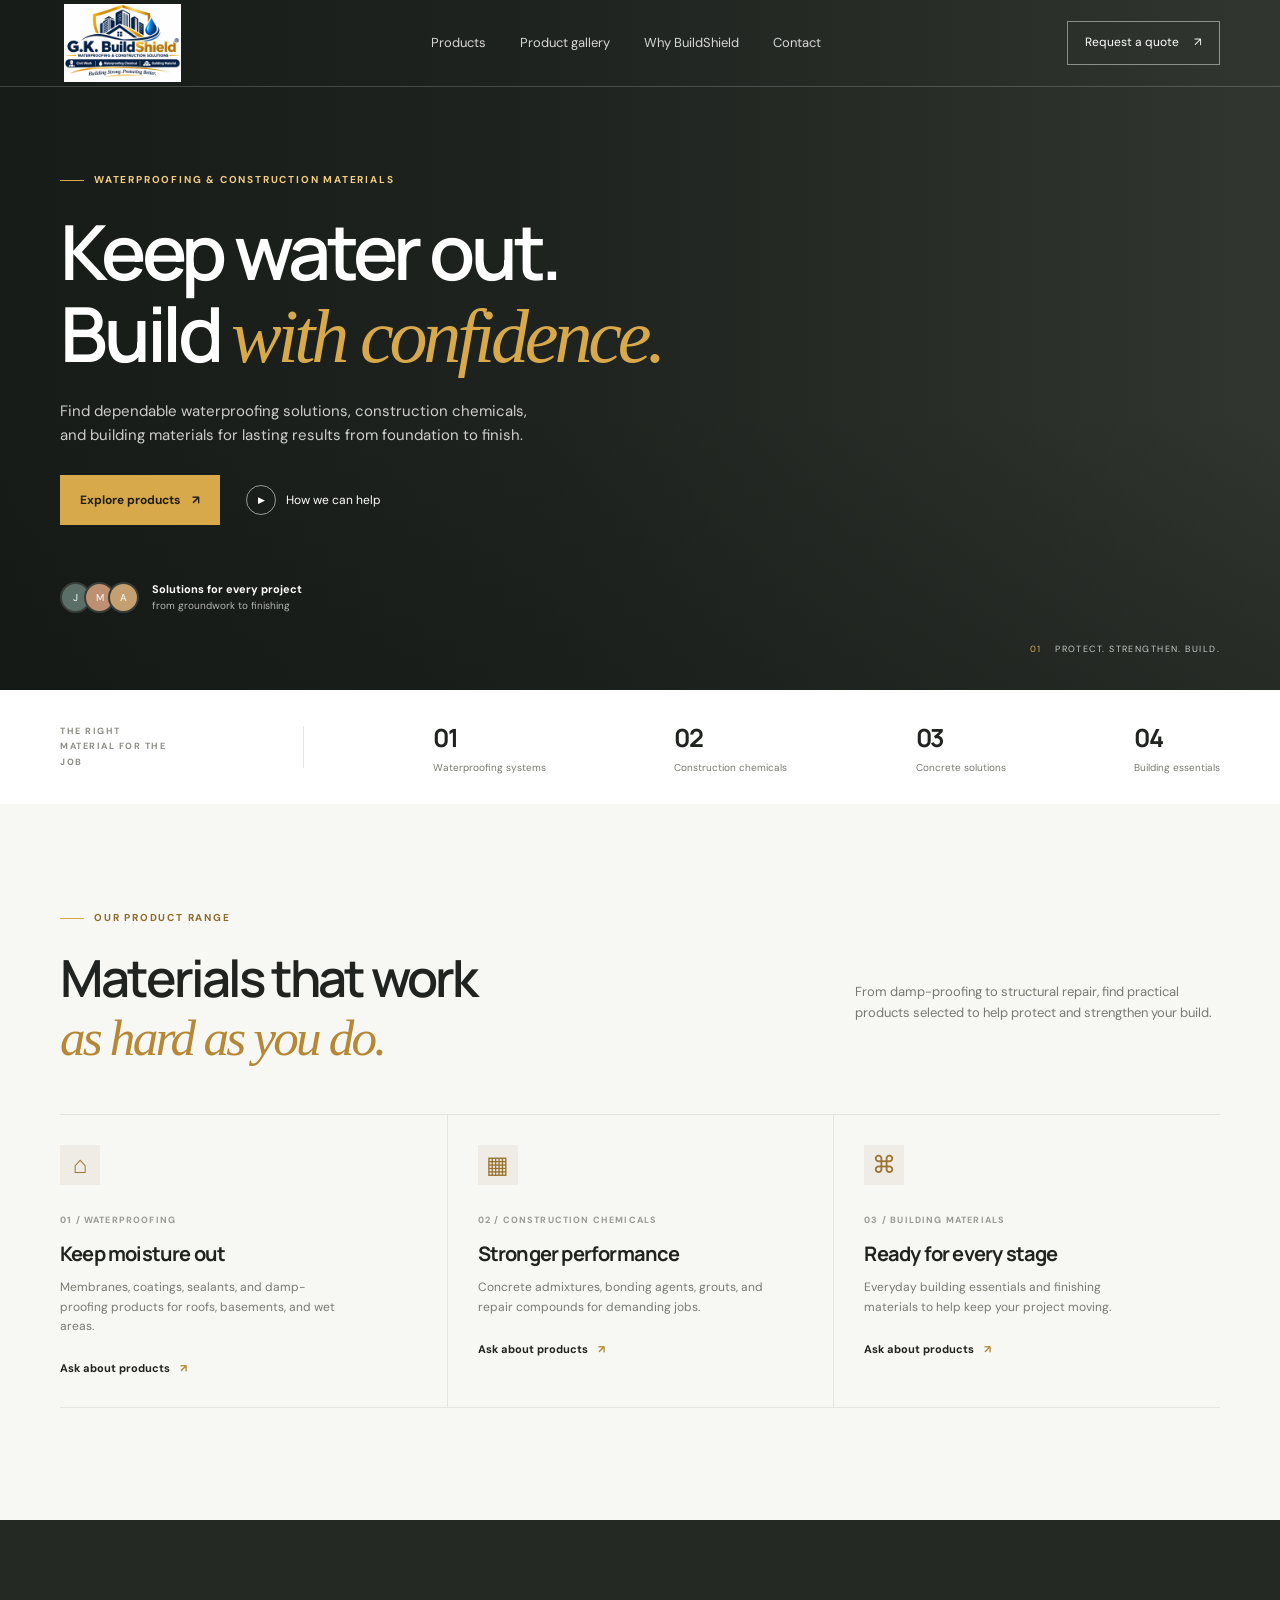
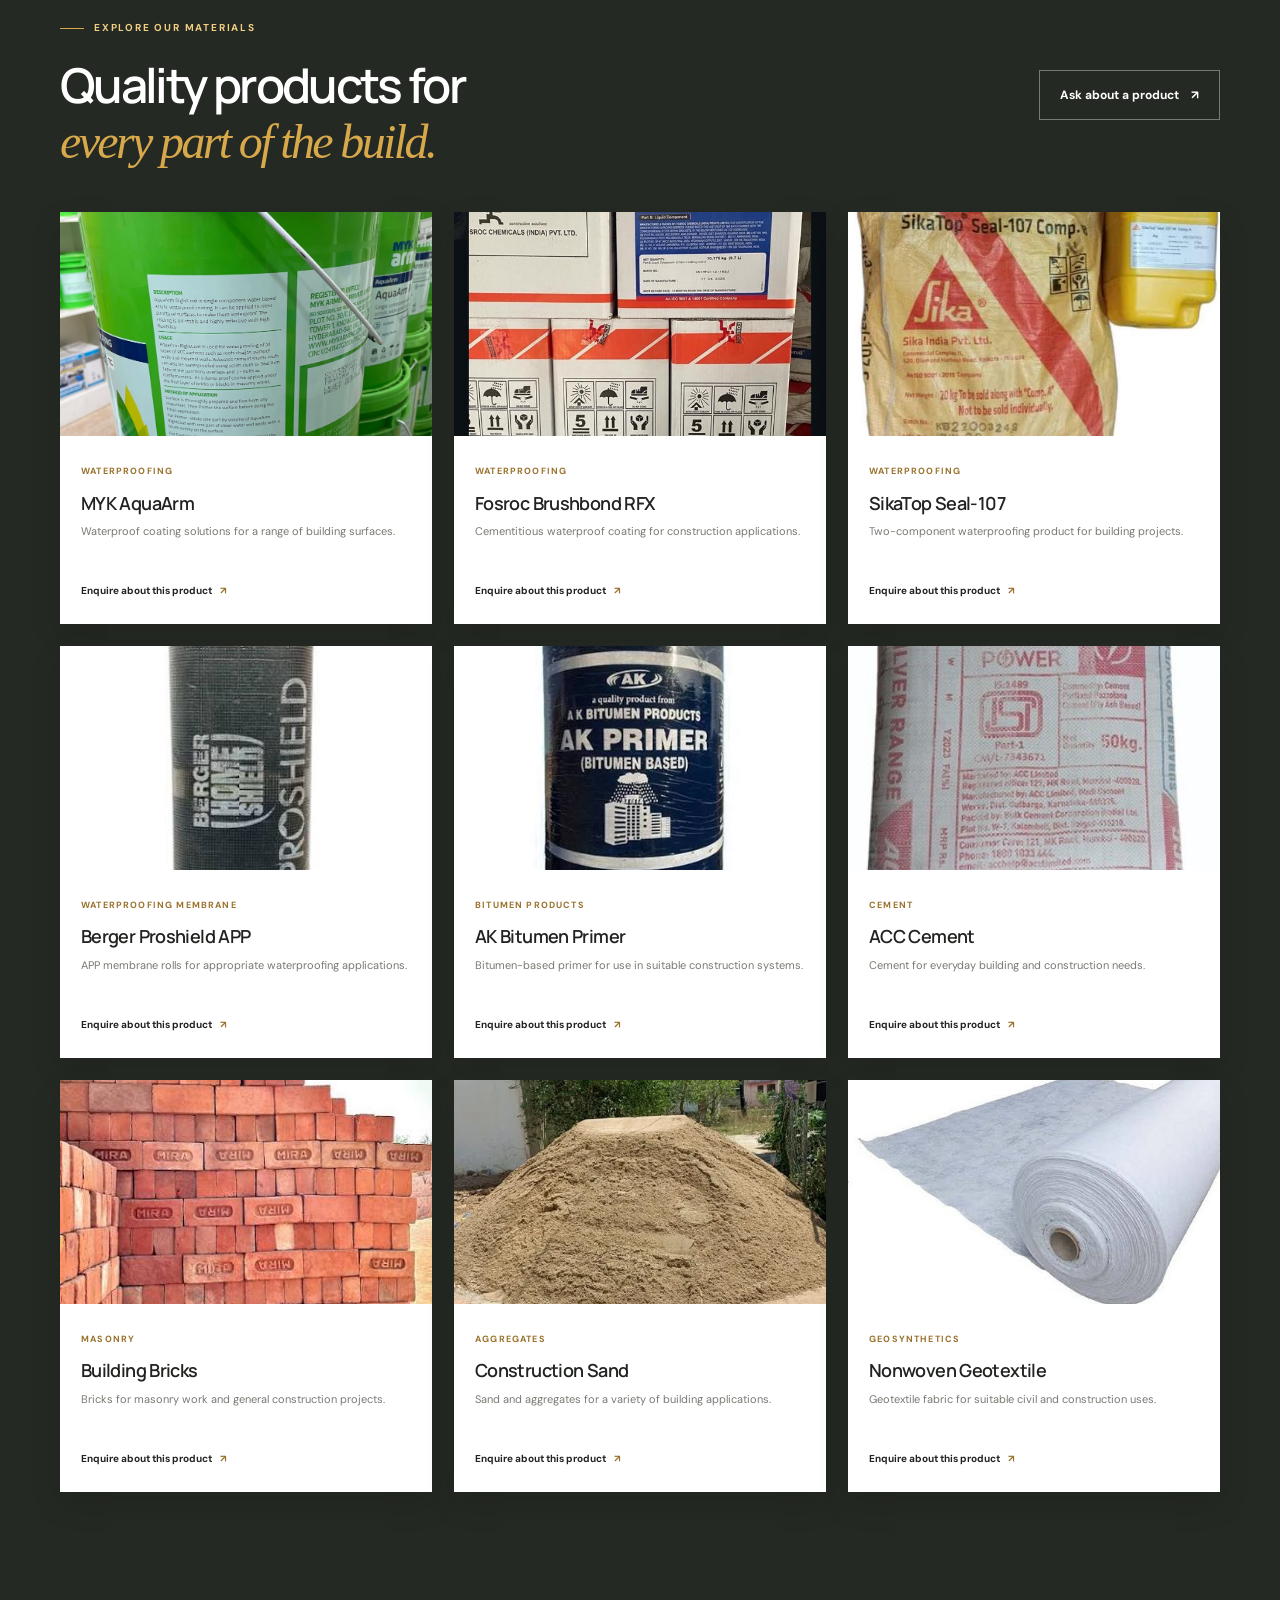
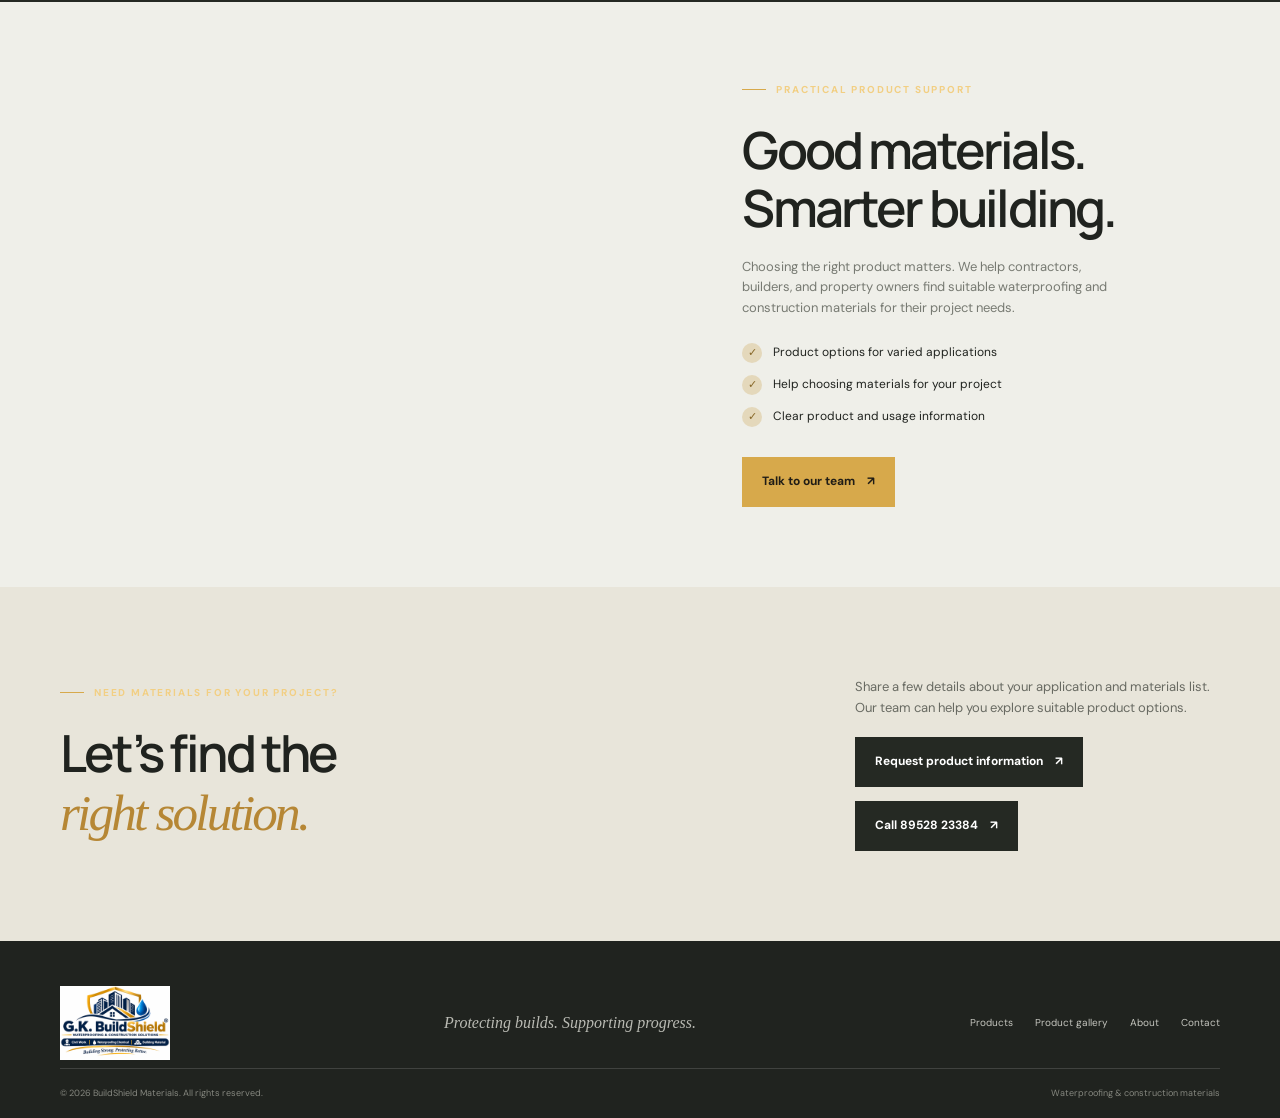
==== index.html @ 0d0dbac7 "Add files via upload" ====
<!DOCTYPE html>
<html lang="en">
  <head>
    <meta charset="UTF-8" />
    <meta name="viewport" content="width=device-width, initial-scale=1.0" />
    <meta
      name="description"
      content="Explore reliable waterproofing chemicals, construction chemicals, and quality building materials for projects of every size."
    />
    <title>BuildShield Materials | Waterproofing &amp; Construction Supplies</title>
    <link rel="preconnect" href="https://fonts.googleapis.com" />
    <link rel="preconnect" href="https://fonts.gstatic.com" crossorigin />
    <link
      href="https://fonts.googleapis.com/css2?family=DM+Sans:wght@400;500;600;700&family=Manrope:wght@400;500;600;700;800&display=swap"
      rel="stylesheet"
    />
    <link rel="stylesheet" href="css/style.css" />
  </head>
  <body>
    <header class="site-header">
      <div class="container nav-wrap">
        <a class="brand" href="#" aria-label="G.K. BuildShield home">
          <img class="brand-logo" src="images/gk-buildshield-logo.jpeg" alt="G.K. BuildShield — Waterproofing and Construction Solutions" />
        </a>
        <nav class="main-nav" aria-label="Main navigation">
          <a href="#services">Products</a>
          <a href="#products">Product gallery</a>
          <a href="#about">Why BuildShield</a>
          <a href="#contact">Contact</a>
        </nav>
        <a class="header-cta" href="#contact">Request a quote <span aria-hidden="true">↗</span></a>
      </div>
    </header>

    <main>
      <section class="hero">
        <div class="hero-image" role="img" aria-label="Modern building protected with quality construction materials"></div>
        <div class="hero-shade"></div>
        <div class="container hero-content">
          <p class="eyebrow"><span></span> Waterproofing &amp; construction materials</p>
          <h1>Keep water out.<br />Build <em>with confidence.</em></h1>
          <p class="hero-copy">
            Find dependable waterproofing solutions, construction chemicals, and building materials for lasting results from foundation to finish.
          </p>
          <div class="hero-actions">
            <a class="button button-gold" href="#services">Explore products <span aria-hidden="true">↗</span></a>
            <a class="text-link" href="#about"><span class="play-icon" aria-hidden="true">▶</span> How we can help</a>
          </div>
          <div class="hero-proof">
            <div class="proof-avatars" aria-hidden="true"><span>J</span><span>M</span><span>A</span></div>
            <p><strong>Solutions for every project</strong><br />from groundwork to finishing</p>
          </div>
        </div>
        <div class="hero-note"><span>01</span> PROTECT. STRENGTHEN. BUILD.</div>
      </section>

      <section class="trust-strip" aria-label="Product categories">
        <div class="container trust-inner">
          <p>THE RIGHT MATERIAL FOR THE JOB</p>
          <div class="trust-divider"></div>
          <div class="trust-stat"><strong>01</strong><span>Waterproofing systems</span></div>
          <div class="trust-stat"><strong>02</strong><span>Construction chemicals</span></div>
          <div class="trust-stat"><strong>03</strong><span>Concrete solutions</span></div>
          <div class="trust-stat"><strong>04</strong><span>Building essentials</span></div>
        </div>
      </section>

      <section class="section services-section" id="services">
        <div class="container">
          <div class="section-top">
            <div>
              <p class="eyebrow eyebrow-dark"><span></span> Our product range</p>
              <h2>Materials that work<br /><em>as hard as you do.</em></h2>
            </div>
            <p class="section-intro">
              From damp-proofing to structural repair, find practical products selected to help protect and strengthen your build.
            </p>
          </div>
          <div class="service-grid">
            <article class="service-card">
              <div class="service-icon" aria-hidden="true">⌂</div>
              <span class="card-number">01 / WATERPROOFING</span>
              <h3>Keep moisture out</h3>
              <p>Membranes, coatings, sealants, and damp-proofing products for roofs, basements, and wet areas.</p>
              <a href="#contact" aria-label="Ask about waterproofing products">Ask about products <span>↗</span></a>
            </article>
            <article class="service-card">
              <div class="service-icon" aria-hidden="true">▦</div>
              <span class="card-number">02 / CONSTRUCTION CHEMICALS</span>
              <h3>Stronger performance</h3>
              <p>Concrete admixtures, bonding agents, grouts, and repair compounds for demanding jobs.</p>
              <a href="#contact" aria-label="Ask about construction chemicals">Ask about products <span>↗</span></a>
            </article>
            <article class="service-card">
              <div class="service-icon" aria-hidden="true">⌘</div>
              <span class="card-number">03 / BUILDING MATERIALS</span>
              <h3>Ready for every stage</h3>
              <p>Everyday building essentials and finishing materials to help keep your project moving.</p>
              <a href="#contact" aria-label="Ask about building materials">Ask about products <span>↗</span></a>
            </article>
          </div>
        </div>
      </section>

      <section class="product-section" id="products">
        <div class="container">
          <div class="section-top product-heading">
            <div>
              <p class="eyebrow"><span></span> Explore our materials</p>
              <h2>Quality products for<br /><em>every part of the build.</em></h2>
            </div>
            <a class="button button-outline" href="#contact">Ask about a product <span aria-hidden="true">↗</span></a>
          </div>
          <div class="product-grid">
            <article class="product-card">
              <div class="product-image"><img src="images/Myk/1.jpg" alt="MYK AquaArm waterproof coating buckets" loading="lazy" /></div>
              <div class="product-info"><span class="product-category">WATERPROOFING</span><h3>MYK AquaArm</h3><p>Waterproof coating solutions for a range of building surfaces.</p><a href="#contact">Enquire about this product <span>↗</span></a></div>
            </article>
            <article class="product-card">
              <div class="product-image"><img src="images/fosroc/1.jpeg" alt="Fosroc Brushbond RFX waterproofing product cartons" loading="lazy" /></div>
              <div class="product-info"><span class="product-category">WATERPROOFING</span><h3>Fosroc Brushbond RFX</h3><p>Cementitious waterproof coating for construction applications.</p><a href="#contact">Enquire about this product <span>↗</span></a></div>
            </article>
            <article class="product-card">
              <div class="product-image"><img src="images/Sika/1.jpg" alt="SikaTop Seal-107 waterproofing product set" loading="lazy" /></div>
              <div class="product-info"><span class="product-category">WATERPROOFING</span><h3>SikaTop Seal-107</h3><p>Two-component waterproofing product for building projects.</p><a href="#contact">Enquire about this product <span>↗</span></a></div>
            </article>
            <article class="product-card">
              <div class="product-image"><img src="images/APP%20SHEET/prosheild.jpg" alt="Berger Proshield APP waterproofing membrane roll" loading="lazy" /></div>
              <div class="product-info"><span class="product-category">WATERPROOFING MEMBRANE</span><h3>Berger Proshield APP</h3><p>APP membrane rolls for appropriate waterproofing applications.</p><a href="#contact">Enquire about this product <span>↗</span></a></div>
            </article>
            <article class="product-card">
              <div class="product-image"><img src="images/bitumen%20primer/A.k%20bitumen.jpg" alt="AK bitumen-based primer container" loading="lazy" /></div>
              <div class="product-info"><span class="product-category">BITUMEN PRODUCTS</span><h3>AK Bitumen Primer</h3><p>Bitumen-based primer for use in suitable construction systems.</p><a href="#contact">Enquire about this product <span>↗</span></a></div>
            </article>
            <article class="product-card">
              <div class="product-image"><img src="images/cement/acc-cement-587.jpg" alt="ACC cement bag" loading="lazy" /></div>
              <div class="product-info"><span class="product-category">CEMENT</span><h3>ACC Cement</h3><p>Cement for everyday building and construction needs.</p><a href="#contact">Enquire about this product <span>↗</span></a></div>
            </article>
            <article class="product-card">
              <div class="product-image"><img src="images/brick.jpg" alt="Stacked red construction bricks" loading="lazy" /></div>
              <div class="product-info"><span class="product-category">MASONRY</span><h3>Building Bricks</h3><p>Bricks for masonry work and general construction projects.</p><a href="#contact">Enquire about this product <span>↗</span></a></div>
            </article>
            <article class="product-card">
              <div class="product-image"><img src="images/sand.webp" alt="Pile of construction sand" loading="lazy" /></div>
              <div class="product-info"><span class="product-category">AGGREGATES</span><h3>Construction Sand</h3><p>Sand and aggregates for a variety of building applications.</p><a href="#contact">Enquire about this product <span>↗</span></a></div>
            </article>
            <article class="product-card">
              <div class="product-image"><img src="images/Nonwoven-Geotextile.jpg" alt="Roll of nonwoven geotextile fabric" loading="lazy" /></div>
              <div class="product-info"><span class="product-category">GEOSYNTHETICS</span><h3>Nonwoven Geotextile</h3><p>Geotextile fabric for suitable civil and construction uses.</p><a href="#contact">Enquire about this product <span>↗</span></a></div>
            </article>
          </div>
        </div>
      </section>

      <section class="about-section" id="about">
        <div class="about-photo" role="img" aria-label="Construction professional working at a building site"></div>
        <div class="about-content">
          <p class="eyebrow"><span></span> Practical product support</p>
          <h2>Good materials.<br />Smarter building.</h2>
          <p class="about-copy">
            Choosing the right product matters. We help contractors, builders, and property owners find suitable waterproofing and construction materials for their project needs.
          </p>
          <ul class="about-list">
            <li><span>✓</span> Product options for varied applications</li>
            <li><span>✓</span> Help choosing materials for your project</li>
            <li><span>✓</span> Clear product and usage information</li>
          </ul>
          <a class="button button-gold" href="#contact">Talk to our team <span aria-hidden="true">↗</span></a>
        </div>
      </section>

      <section class="quote-section" id="contact">
        <div class="container quote-inner">
          <div>
            <p class="eyebrow"><span></span> Need materials for your project?</p>
            <h2>Let’s find the<br /><em>right solution.</em></h2>
          </div>
          <div class="quote-action">
            <p>Share a few details about your application and materials list. Our team can help you explore suitable product options.</p>
            <a class="button button-dark" href="mailto:hello@buildshieldmaterials.com">Request product information <span aria-hidden="true">↗</span></a>
            <a class="button button-dark" href="tel:+918952823384">Call 89528 23384 <span aria-hidden="true">↗</span></a>
          </div>
        </div>
      </section>
    </main>

    <footer class="site-footer">
      <div class="container footer-main">
        <a class="brand footer-brand" href="#" aria-label="G.K. BuildShield home">
          <img class="brand-logo" src="images/gk-buildshield-logo.jpeg" alt="G.K. BuildShield — Waterproofing and Construction Solutions" />
        </a>
        <p>Protecting builds. Supporting progress.</p>
        <div class="footer-links"><a href="#services">Products</a><a href="#products">Product gallery</a><a href="#about">About</a><a href="#contact">Contact</a></div>
      </div>
      <div class="container footer-bottom">
        <span>© <span id="year"></span> BuildShield Materials. All rights reserved.</span>
        <span>Waterproofing &amp; construction materials</span>
      </div>
    </footer>
    <script>
      document.getElementById("year").textContent = new Date().getFullYear();
    </script>
  </body>
</html>
---- css/style.css ----
:root {
  color-scheme: light;
  --ink: #20231f;
  --muted: #777a72;
  --paper: #f7f7f3;
  --gold: #d7a94b;
  --dark: #252923;
  --line: #e4e5df;
}

* {
  box-sizing: border-box;
}

html {
  scroll-behavior: smooth;
}

body {
  margin: 0;
  background: var(--paper);
  color: var(--ink);
  font-family: "DM Sans", sans-serif;
  line-height: 1.6;
}

a {
  color: inherit;
  text-decoration: none;
}

img {
  display: block;
  max-width: 100%;
}

.container {
  width: min(1160px, calc(100% - 48px));
  margin: 0 auto;
}

.site-header {
  position: absolute;
  z-index: 5;
  top: 0;
  width: 100%;
  color: #fff;
  border-bottom: 1px solid rgb(255 255 255 / 18%);
}

.nav-wrap,
.brand,
.main-nav,
.hero-actions,
.hero-proof,
.proof-avatars,
.trust-inner,
.trust-stat,
.section-top,
.project-caption,
.footer-main,
.footer-links,
.footer-bottom {
  display: flex;
  align-items: center;
}

.nav-wrap {
  min-height: 86px;
  justify-content: space-between;
  gap: 30px;
}

.brand {
  flex: 0 0 auto;
}

.brand-logo {
  width: 124px;
  height: 78px;
  object-fit: contain;
}

.main-nav {
  gap: 34px;
  color: rgb(255 255 255 / 82%);
  font-size: 13px;
}

.main-nav a,
.footer-links a {
  transition: color 180ms ease;
}

.main-nav a:hover,
.footer-links a:hover {
  color: var(--gold);
}

.header-cta {
  padding: 11px 17px;
  border: 1px solid rgb(255 255 255 / 45%);
  font-size: 12px;
  transition: background 180ms ease, color 180ms ease;
}

.header-cta:hover {
  background: var(--gold);
  color: var(--ink);
}

.header-cta span,
.button span {
  margin-left: 12px;
}

.hero {
  position: relative;
  display: flex;
  min-height: 690px;
  align-items: center;
  overflow: hidden;
  background: #353a34;
  color: white;
}

.hero-image,
.hero-shade {
  position: absolute;
  inset: 0;
}

.hero-image {
  background: url("https://images.unsplash.com/photo-1600585154340-be6161a56a0c?auto=format&fit=crop&w=2200&q=90") center 48% / cover;
  transform: scale(1.015);
}

.hero-shade {
  background: linear-gradient(90deg, rgb(17 21 18 / 82%) 0%, rgb(17 21 18 / 62%) 43%, rgb(17 21 18 / 12%) 100%), linear-gradient(0deg, rgb(17 21 18 / 32%), transparent 40%);
}

.hero-content {
  position: relative;
  z-index: 1;
  padding-top: 96px;
}

.eyebrow {
  display: flex;
  align-items: center;
  gap: 10px;
  margin: 0 0 22px;
  color: #f2cf83;
  font-size: 10px;
  font-weight: 700;
  letter-spacing: 0.18em;
  text-transform: uppercase;
}

.eyebrow > span {
  width: 24px;
  height: 1px;
  background: var(--gold);
}

h1,
h2,
h3,
p {
  margin-top: 0;
}

h1,
h2,
h3 {
  font-family: Manrope, sans-serif;
}

h1 {
  margin-bottom: 22px;
  font-size: clamp(46px, 6vw, 76px);
  font-weight: 600;
  letter-spacing: -0.055em;
  line-height: 1.08;
}

h1 em,
h2 em {
  color: var(--gold);
  font-family: Georgia, serif;
  font-weight: 400;
}

.hero-copy {
  max-width: 490px;
  margin-bottom: 28px;
  color: rgb(255 255 255 / 78%);
  font-size: 15px;
}

.hero-actions {
  flex-wrap: wrap;
  gap: 26px;
}

.button {
  display: inline-flex;
  min-height: 50px;
  align-items: center;
  justify-content: center;
  padding: 0 20px;
  font-size: 12px;
  font-weight: 700;
  transition: transform 180ms ease, background 180ms ease;
}

.button:hover {
  transform: translateY(-2px);
}

.button-gold {
  background: var(--gold);
  color: #201d16;
}

.button-gold:hover {
  background: #e4bc69;
}

.text-link {
  display: inline-flex;
  align-items: center;
  gap: 10px;
  font-size: 12px;
}

.play-icon {
  display: grid;
  width: 30px;
  height: 30px;
  place-items: center;
  border: 1px solid rgb(255 255 255 / 55%);
  border-radius: 50%;
  font-size: 9px;
}

.hero-proof {
  gap: 13px;
  margin-top: 56px;
}

.proof-avatars span {
  display: grid;
  width: 31px;
  height: 31px;
  place-items: center;
  margin-left: -7px;
  border: 2px solid #393d37;
  border-radius: 50%;
  background: #bc9071;
  color: white;
  font-size: 10px;
}

.proof-avatars span:first-child {
  margin-left: 0;
  background: #596f68;
}

.proof-avatars span:last-child {
  background: #c4a070;
}

.hero-proof p {
  margin: 0;
  color: rgb(255 255 255 / 67%);
  font-size: 10px;
  line-height: 1.55;
}

.hero-proof strong {
  color: white;
  font-size: 11px;
}

.hero-note {
  position: absolute;
  right: max(24px, calc((100% - 1160px) / 2));
  bottom: 34px;
  color: rgb(255 255 255 / 75%);
  font-size: 9px;
  letter-spacing: 0.16em;
}

.hero-note span {
  margin-right: 10px;
  color: var(--gold);
}

.trust-strip {
  background: #fff;
}

.trust-inner {
  min-height: 114px;
  justify-content: space-between;
  gap: 30px;
}

.trust-inner > p {
  max-width: 115px;
  margin: 0;
  color: #8d8e87;
  font-size: 9px;
  font-weight: 700;
  letter-spacing: 0.17em;
  line-height: 1.7;
}

.trust-divider {
  width: 1px;
  height: 42px;
  background: var(--line);
}

.trust-stat {
  flex-direction: column;
  align-items: flex-start;
  gap: 2px;
}

.trust-stat strong {
  font-family: Manrope, sans-serif;
  font-size: 25px;
  letter-spacing: -0.05em;
}

.trust-stat strong span {
  color: #c3963f;
}

.trust-stat > span {
  color: var(--muted);
  font-size: 10px;
}

.section {
  padding: 106px 0 112px;
}

.section-top {
  justify-content: space-between;
  gap: 40px;
  margin-bottom: 46px;
}

.eyebrow-dark {
  color: #8d6a2a;
}

h2 {
  margin-bottom: 0;
  font-size: clamp(36px, 4vw, 53px);
  font-weight: 600;
  letter-spacing: -0.055em;
  line-height: 1.14;
}

.services-section h2 em,
.quote-section h2 em {
  color: #b68735;
}

.section-intro {
  max-width: 365px;
  margin: 28px 0 0;
  color: var(--muted);
  font-size: 13px;
}

.service-grid {
  display: grid;
  grid-template-columns: repeat(3, 1fr);
  border-top: 1px solid var(--line);
  border-bottom: 1px solid var(--line);
}

.service-card {
  min-height: 245px;
  padding: 30px 30px 28px 0;
}

.service-card + .service-card {
  padding-left: 30px;
  border-left: 1px solid var(--line);
}

.service-icon {
  display: grid;
  width: 40px;
  height: 40px;
  margin-bottom: 20px;
  place-items: center;
  background: #eeece4;
  color: #98722f;
  font-family: Georgia, serif;
  font-size: 24px;
}

.card-number,
.project-caption > div > span {
  color: #989991;
  font-size: 9px;
  font-weight: 700;
  letter-spacing: 0.13em;
}

.service-card h3 {
  margin: 8px 0;
  font-size: 20px;
  letter-spacing: -0.04em;
}

.service-card p {
  max-width: 290px;
  margin-bottom: 18px;
  color: var(--muted);
  font-size: 12px;
}

.service-card a {
  font-size: 11px;
  font-weight: 700;
}

.service-card a span {
  margin-left: 7px;
  color: #b68735;
}

.product-section {
  padding: 100px 0 110px;
  background: var(--dark);
  color: white;
}

.product-heading {
  margin-bottom: 42px;
}

.product-heading h2 {
  font-size: clamp(35px, 4vw, 48px);
}

.button-outline {
  border: 1px solid rgb(255 255 255 / 38%);
  color: white;
}

.button-outline:hover {
  background: rgb(255 255 255 / 10%);
}

.product-grid {
  display: grid;
  grid-template-columns: repeat(3, minmax(0, 1fr));
  gap: 22px;
}

.product-card {
  min-width: 0;
  overflow: hidden;
  background: #fff;
  color: var(--ink);
  box-shadow: 0 12px 30px rgb(0 0 0 / 12%);
  transition: transform 220ms ease, box-shadow 220ms ease;
}

.product-card:hover {
  transform: translateY(-5px);
  box-shadow: 0 18px 36px rgb(0 0 0 / 20%);
}

.product-image {
  height: 224px;
  overflow: hidden;
  background: #eeede8;
}

.product-image img {
  width: 100%;
  height: 100%;
  object-fit: cover;
  transition: transform 350ms ease;
}

.product-card:hover .product-image img {
  transform: scale(1.045);
}

.product-info {
  min-height: 182px;
  padding: 20px 21px 22px;
}

.product-category {
  color: #9a722d;
  font-size: 9px;
  font-weight: 700;
  letter-spacing: 0.13em;
}

.product-info h3 {
  margin: 7px 0 6px;
  font-size: 18px;
  font-weight: 600;
  letter-spacing: -0.035em;
}

.product-info p {
  min-height: 38px;
  margin-bottom: 15px;
  color: var(--muted);
  font-size: 11px;
}

.product-info a {
  font-size: 10px;
  font-weight: 700;
}

.product-info a span {
  margin-left: 6px;
  color: #9a722d;
}

.about-section {
  display: grid;
  min-height: 560px;
  grid-template-columns: 1fr 1fr;
  background: #efefe9;
}

.about-photo {
  min-height: 560px;
  background: url("https://images.unsplash.com/photo-1504307651254-35680f356dfd?auto=format&fit=crop&w=1400&q=85") center / cover;
}

.about-content {
  align-self: center;
  max-width: 580px;
  padding: 80px clamp(36px, 8vw, 110px);
}

.about-content h2 {
  margin-bottom: 20px;
}

.about-copy {
  max-width: 410px;
  color: var(--muted);
  font-size: 13px;
}

.about-list {
  display: grid;
  gap: 12px;
  margin: 24px 0 30px;
  padding: 0;
  list-style: none;
  font-size: 12px;
}

.about-list li {
  display: flex;
  align-items: center;
  gap: 11px;
}

.about-list li span {
  display: grid;
  width: 20px;
  height: 20px;
  place-items: center;
  border-radius: 50%;
  background: #e4d8bb;
  color: #876728;
  font-size: 11px;
}

.quote-section {
  padding: 90px 0;
  background: #e8e5da;
}

.quote-inner {
  display: flex;
  align-items: center;
  justify-content: space-between;
  gap: 60px;
}

.quote-action {
  display: grid;
  max-width: 365px;
  justify-items: start;
  gap: 14px;
}

.quote-action p {
  margin-bottom: 4px;
  color: #686a62;
  font-size: 13px;
}

.button-dark {
  background: var(--dark);
  color: white;
}

.button-dark:hover {
  background: #3a4038;
}

.phone-link {
  color: #686a62;
  font-size: 11px;
}

.site-footer {
  padding: 38px 0 18px;
  background: #20231f;
  color: white;
}

.footer-main {
  min-height: 90px;
  justify-content: space-between;
  gap: 25px;
  border-bottom: 1px solid rgb(255 255 255 / 14%);
}

.footer-brand {
  width: 110px;
  height: 70px;
}

.footer-main > p {
  margin: 0;
  color: #b9bab3;
  font-family: Georgia, serif;
  font-size: 16px;
  font-style: italic;
}

.footer-links {
  gap: 22px;
  color: #c4c5be;
  font-size: 10px;
}

.footer-bottom {
  justify-content: space-between;
  padding-top: 17px;
  color: #85877f;
  font-size: 9px;
}

@media (max-width: 800px) {
  .main-nav {
    gap: 17px;
  }

  .trust-inner {
    flex-wrap: wrap;
    justify-content: flex-start;
    padding: 24px 0;
    gap: 22px 32px;
  }

  .trust-inner > p {
    max-width: none;
  }

  .trust-divider {
    display: none;
  }

  .trust-stat {
    min-width: 110px;
  }

  .about-content {
    padding: 60px 38px;
  }
}

@media (max-width: 620px) {
  .container {
    width: min(100% - 36px, 1160px);
  }

  .nav-wrap {
    min-height: 72px;
    gap: 12px;
  }

  .brand-logo {
    width: 96px;
    height: 64px;
  }

  .main-nav {
    display: none;
  }

  .header-cta {
    padding: 9px 11px;
    font-size: 10px;
  }

  .hero {
    min-height: 680px;
  }

  .hero-image {
    background-position: 58% center;
  }

  .hero-shade {
    background: linear-gradient(90deg, rgb(17 21 18 / 80%), rgb(17 21 18 / 38%)), linear-gradient(0deg, rgb(17 21 18 / 28%), transparent);
  }

  .hero-content {
    padding-top: 90px;
  }

  h1 {
    font-size: clamp(44px, 12vw, 62px);
  }

  .hero-copy {
    max-width: 390px;
    font-size: 13px;
  }

  .hero-proof {
    margin-top: 44px;
  }

  .hero-note {
    right: 18px;
    bottom: 21px;
  }

  .trust-inner {
    gap: 18px 24px;
  }

  .trust-inner > p {
    width: 100%;
  }

  .trust-stat {
    min-width: calc(50% - 15px);
  }

  .section,
  .product-section {
    padding: 72px 0;
  }

  .section-top,
  .quote-inner {
    align-items: flex-start;
    flex-direction: column;
    gap: 20px;
  }

  .section-intro {
    margin-top: 0;
  }

  .service-grid {
    grid-template-columns: 1fr;
  }

  .service-card,
  .service-card + .service-card {
    min-height: auto;
    padding: 24px 0;
    border-left: 0;
  }

  .service-card + .service-card {
    border-top: 1px solid var(--line);
  }

  .product-heading {
    gap: 24px;
  }

  .product-grid {
    grid-template-columns: repeat(2, minmax(0, 1fr));
    gap: 16px;
  }

  .product-image {
    height: 190px;
  }

  .product-info {
    min-height: 195px;
    padding: 17px 15px;
  }

  .about-section {
    grid-template-columns: 1fr;
  }

  .product-grid {
    grid-template-columns: 1fr;
  }

  .product-image {
    height: 250px;
  }

  .product-info {
    min-height: 0;
  }

  .about-photo {
    min-height: 320px;
  }

  .about-content {
    padding: 60px 24px;
  }

  .quote-section {
    padding: 70px 0;
  }

  .footer-main,
  .footer-bottom {
    align-items: flex-start;
    flex-direction: column;
  }

  .footer-main {
    padding-bottom: 24px;
  }

  .footer-links {
    flex-wrap: wrap;
  }

  .footer-bottom {
    gap: 8px;
  }
}

@media (prefers-reduced-motion: reduce) {
  html {
    scroll-behavior: auto;
  }

  *,
  *::before,
  *::after {
    transition-duration: 0.01ms !important;
  }
}
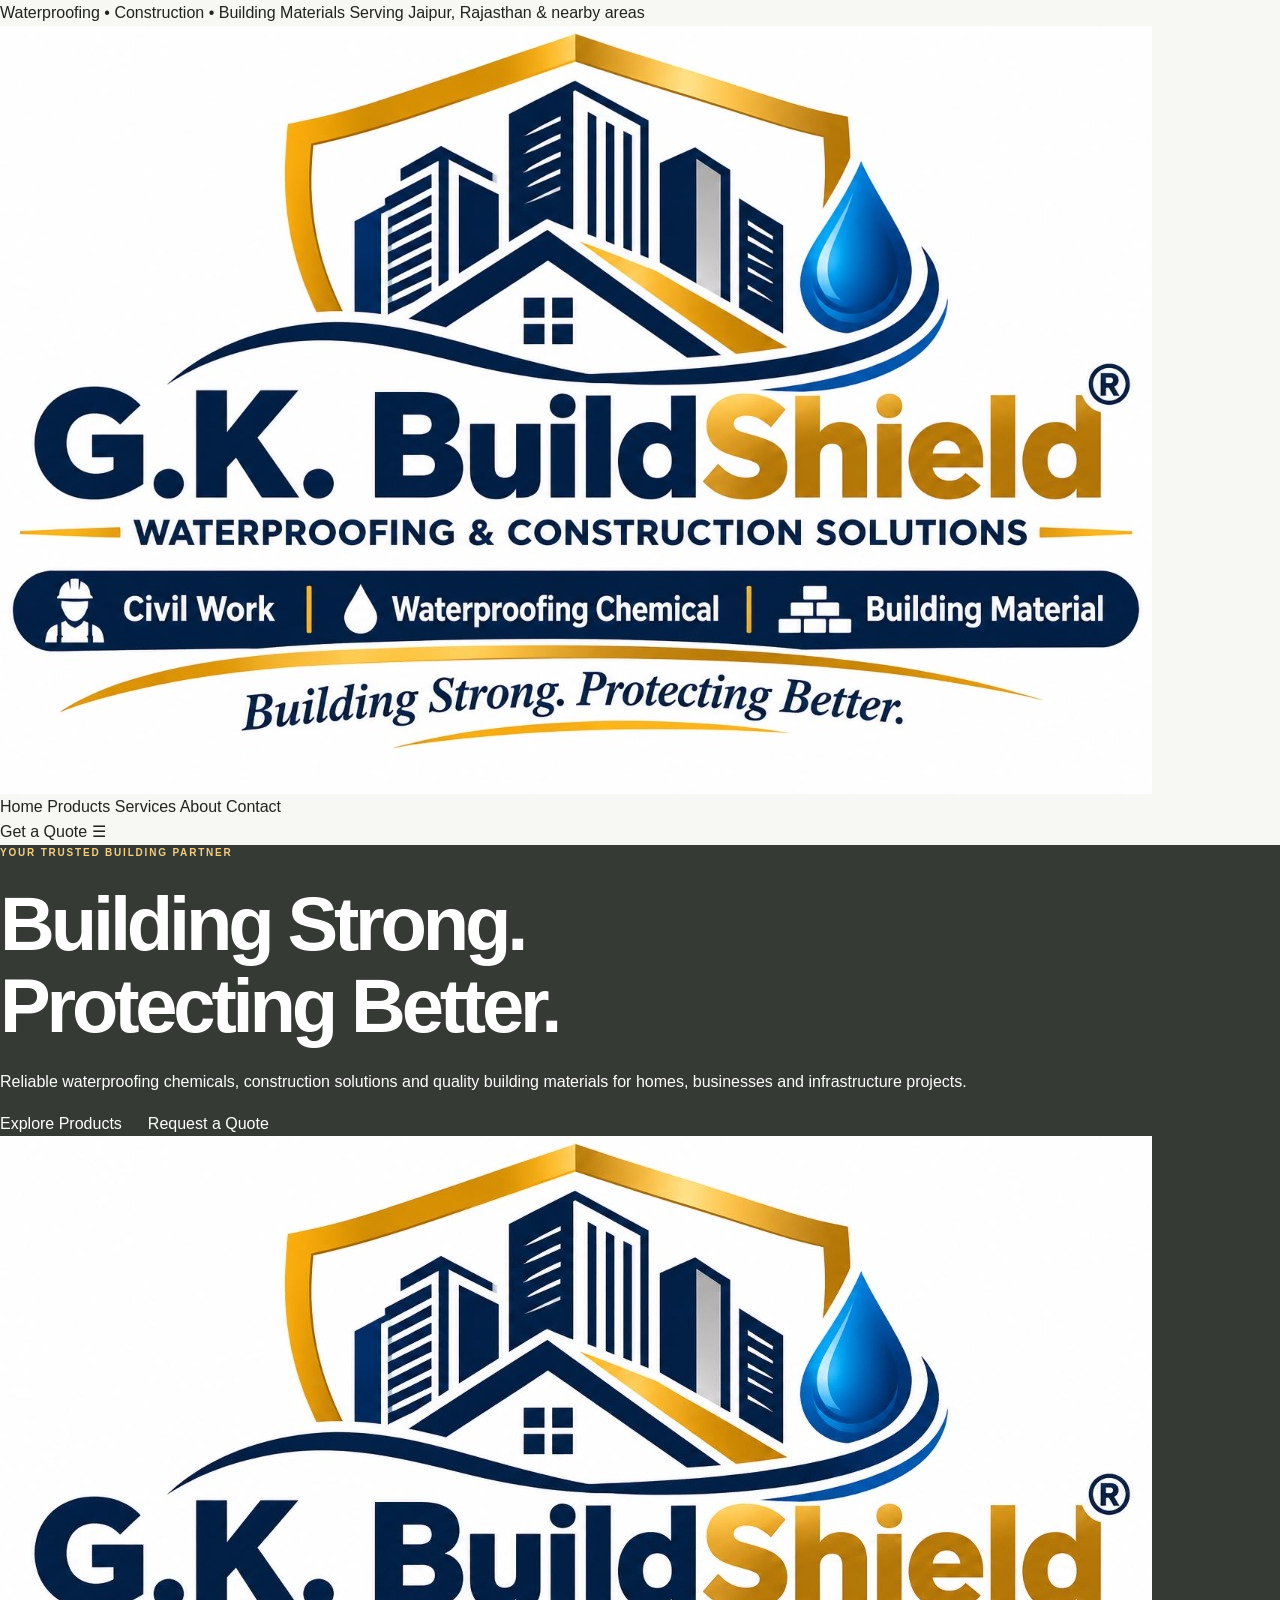
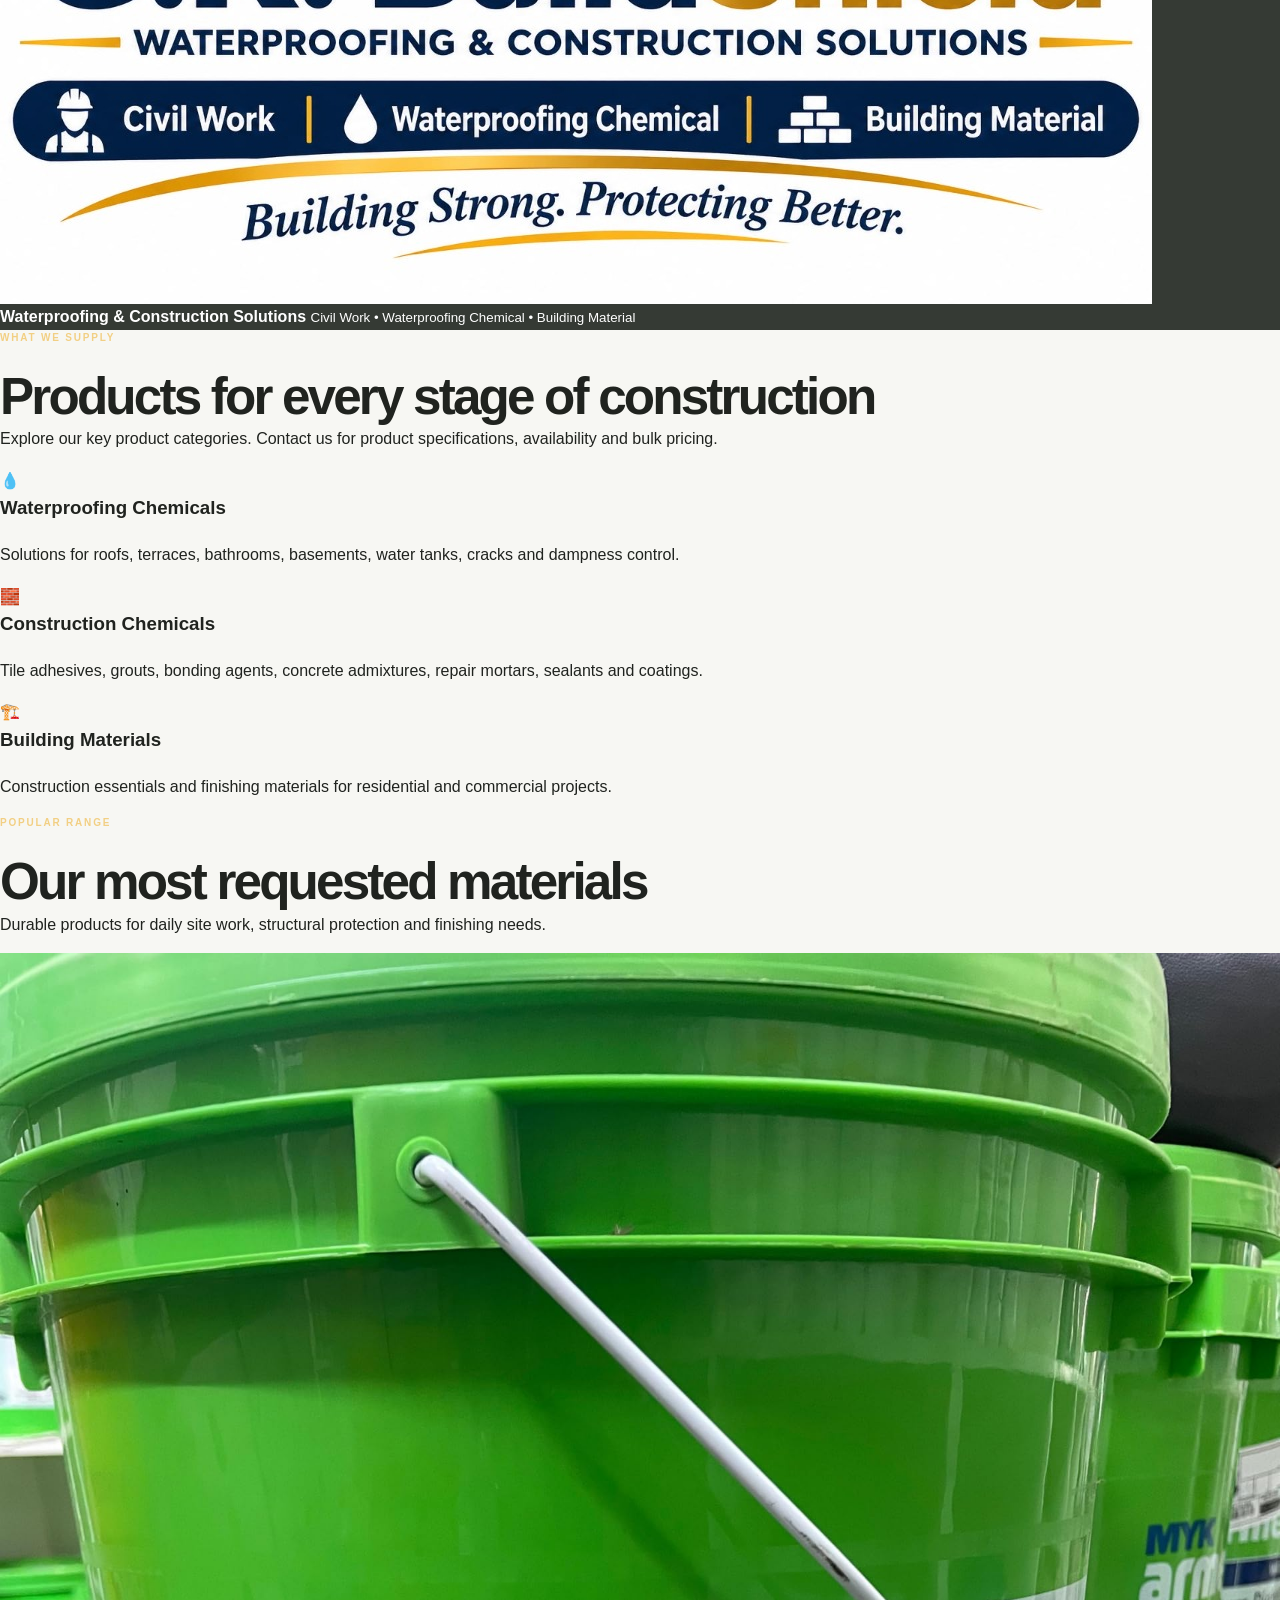
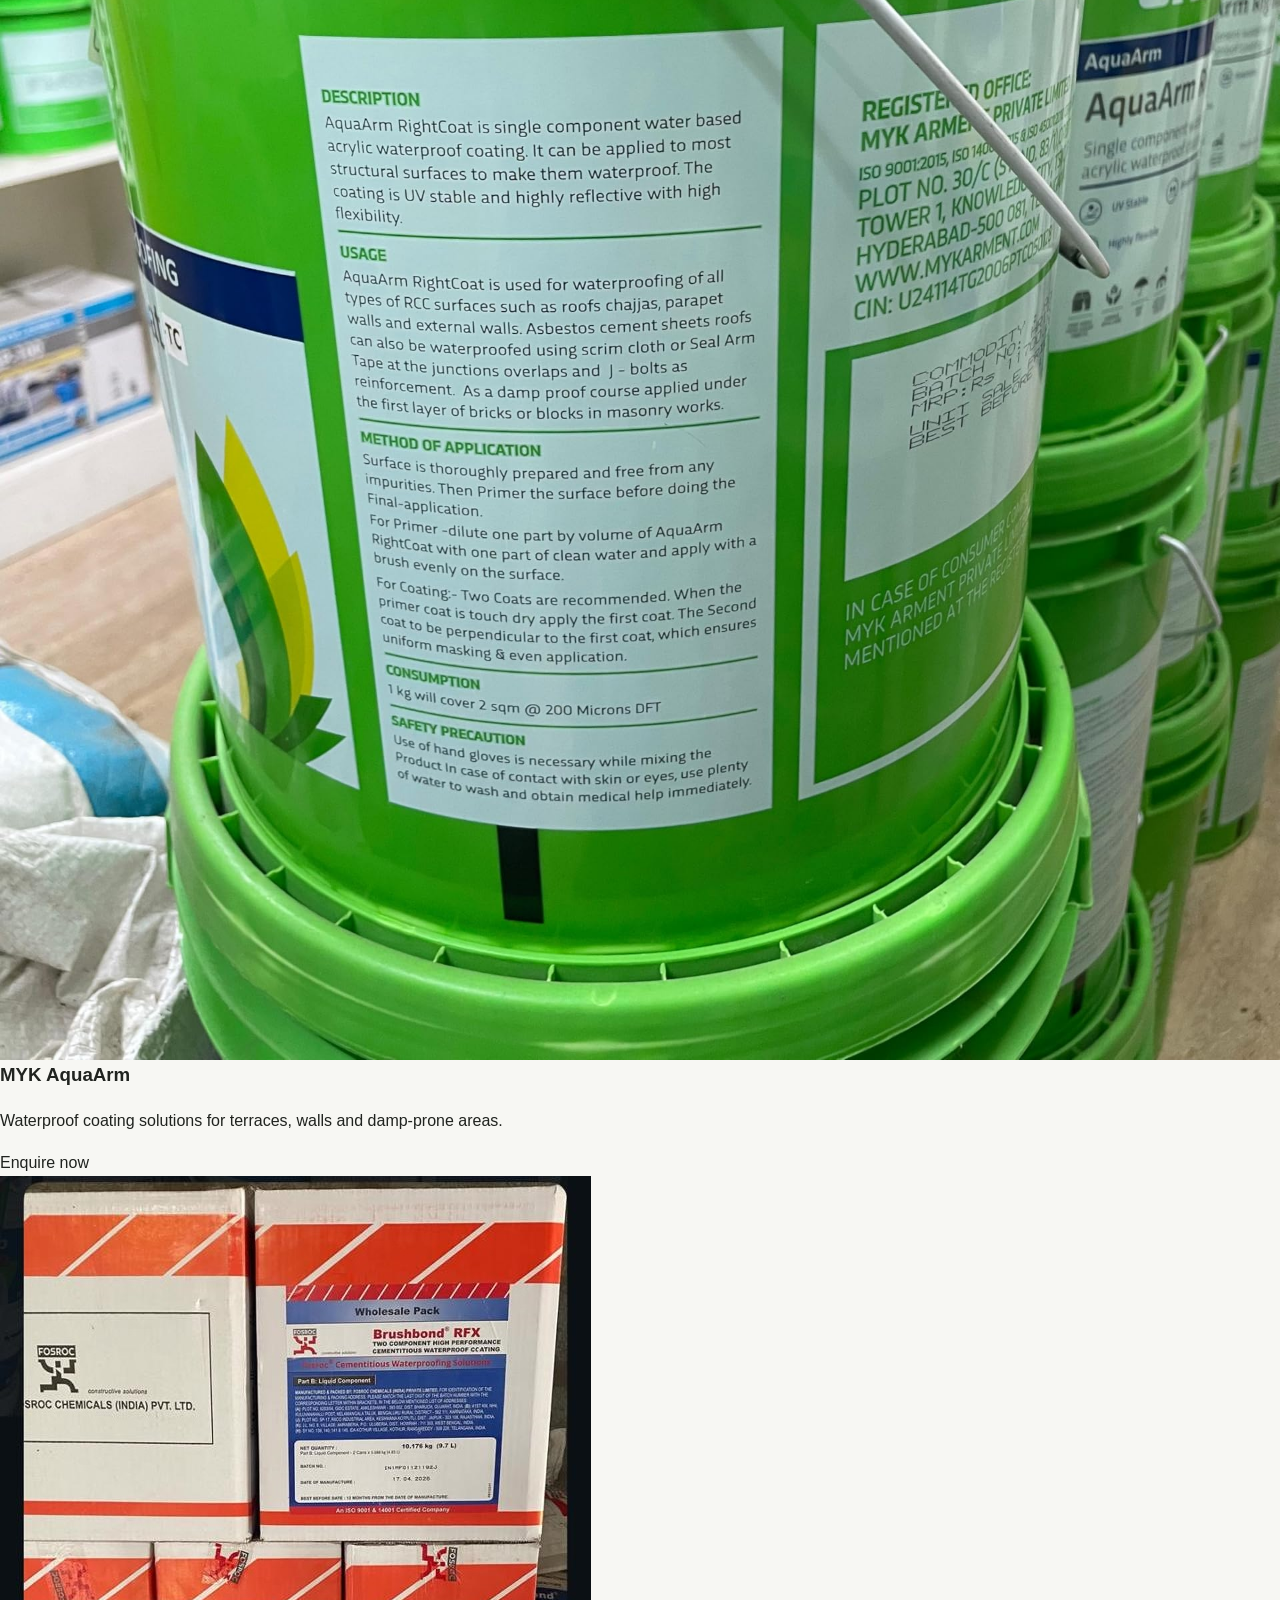
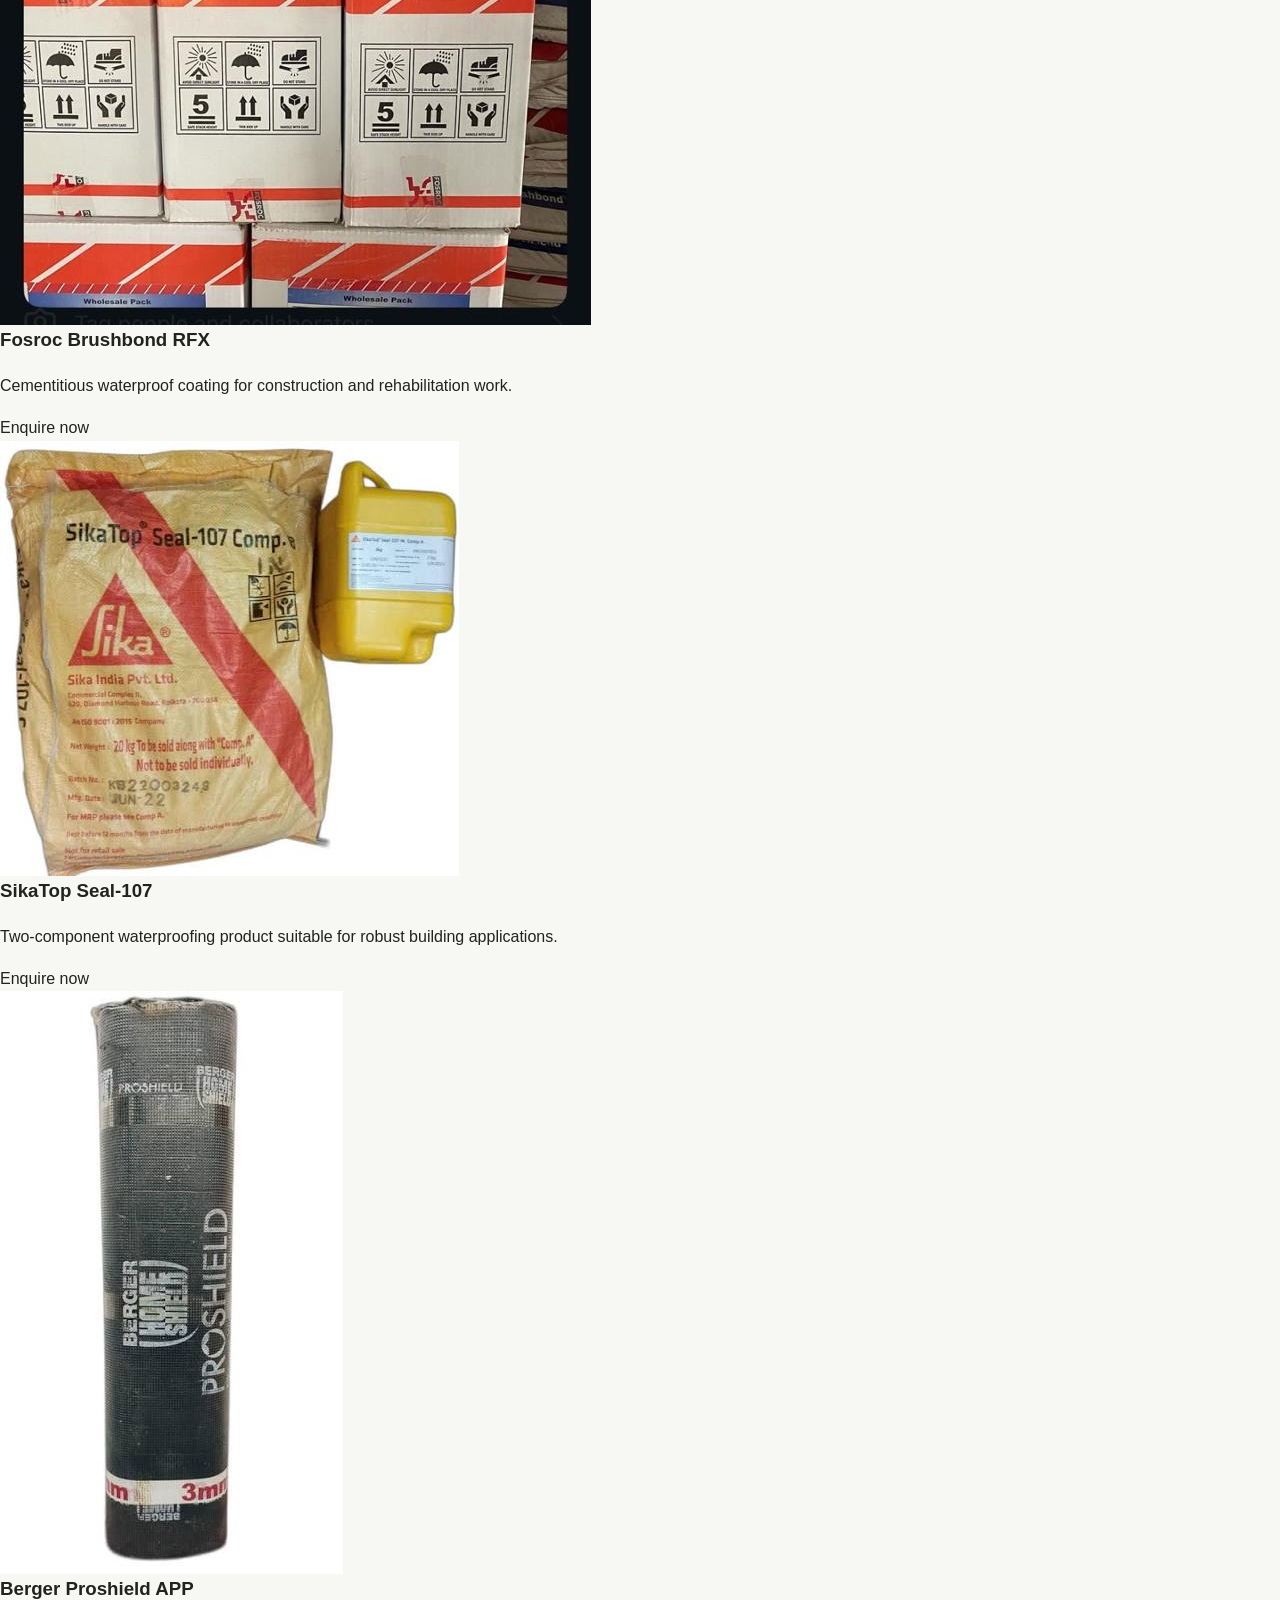
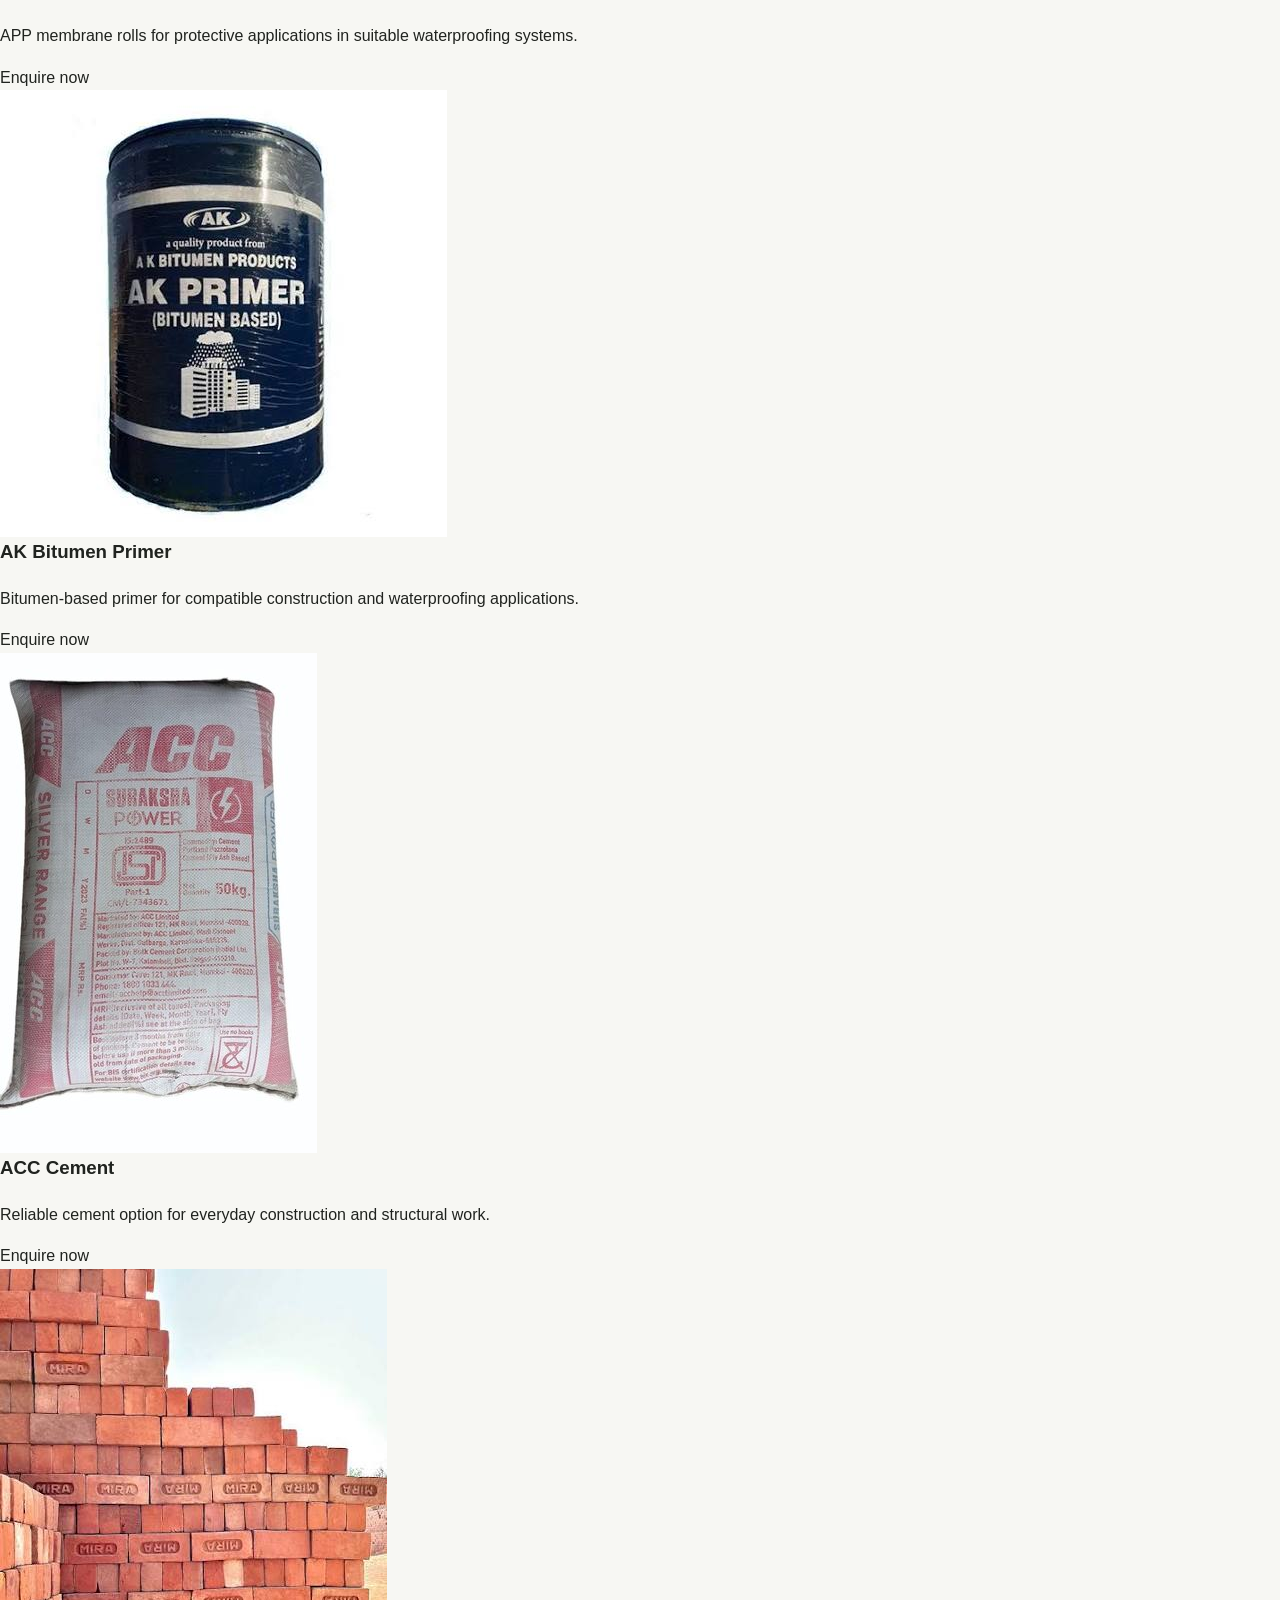
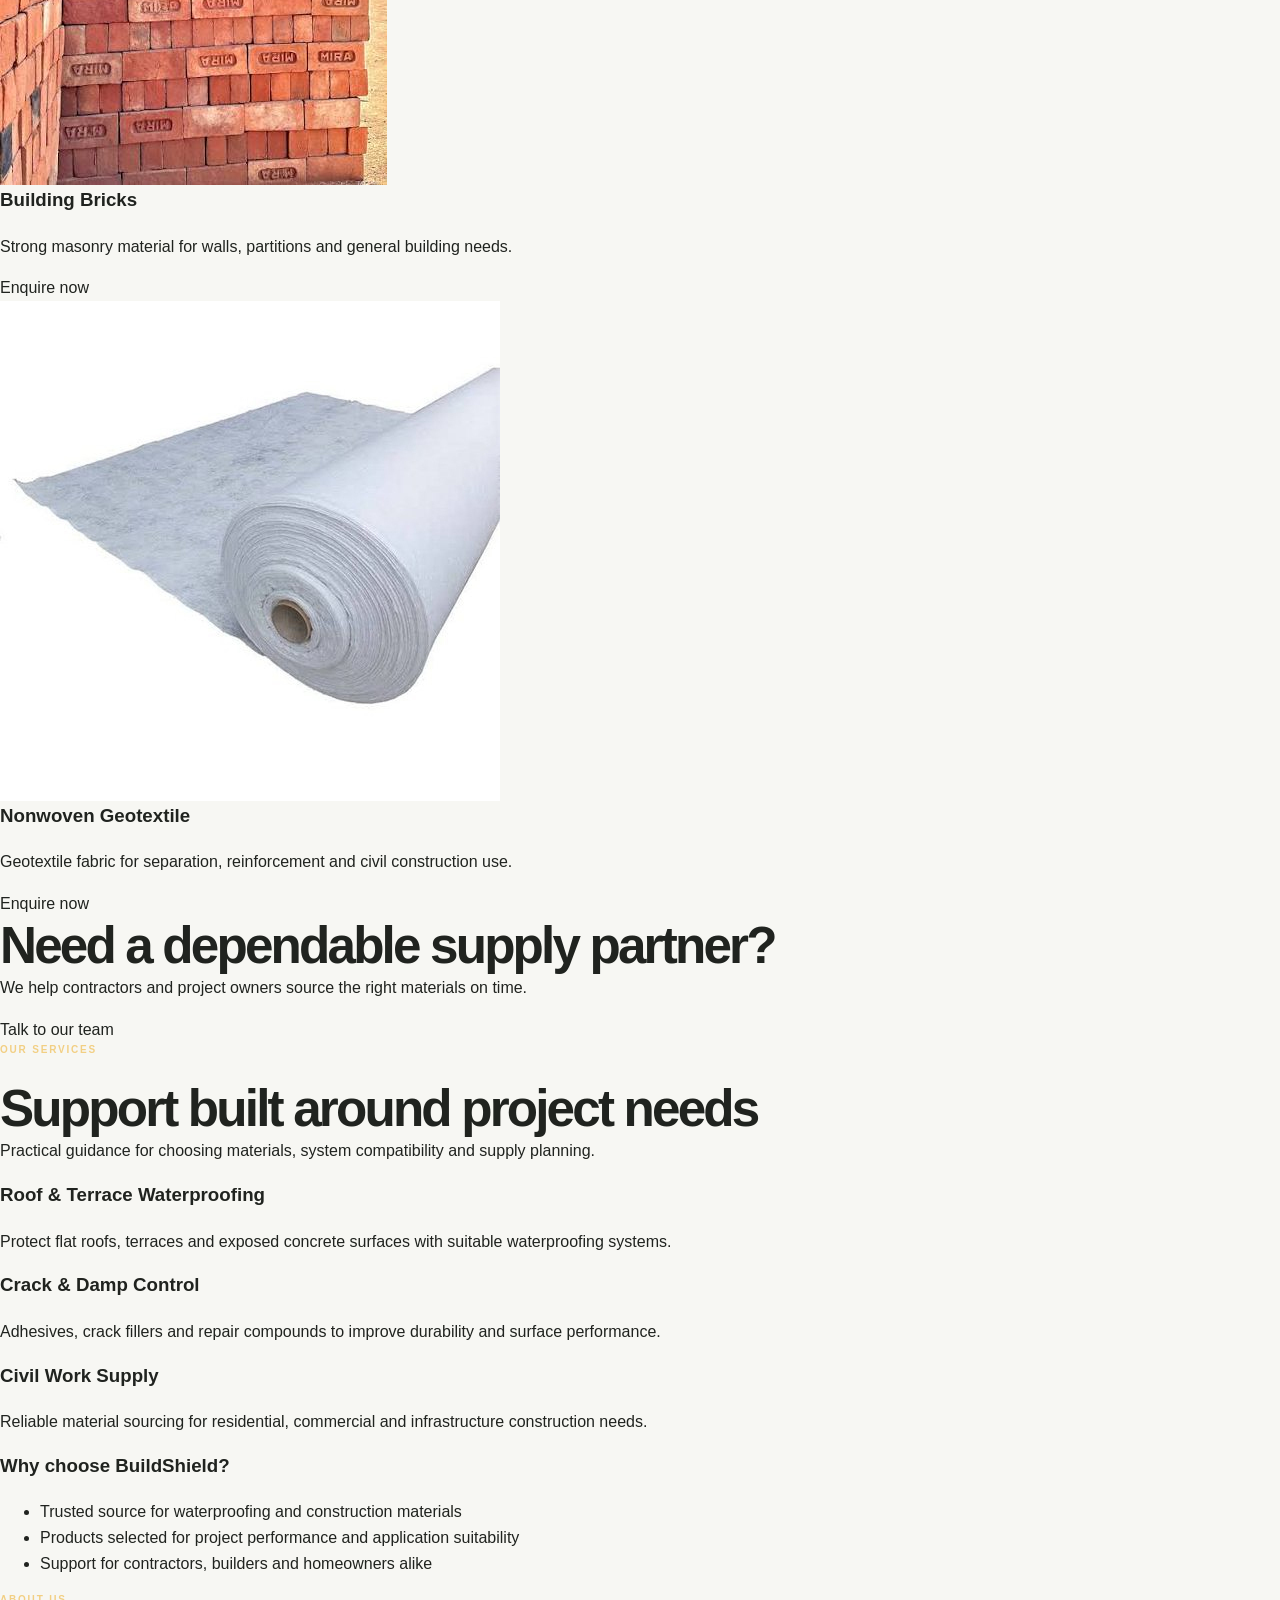
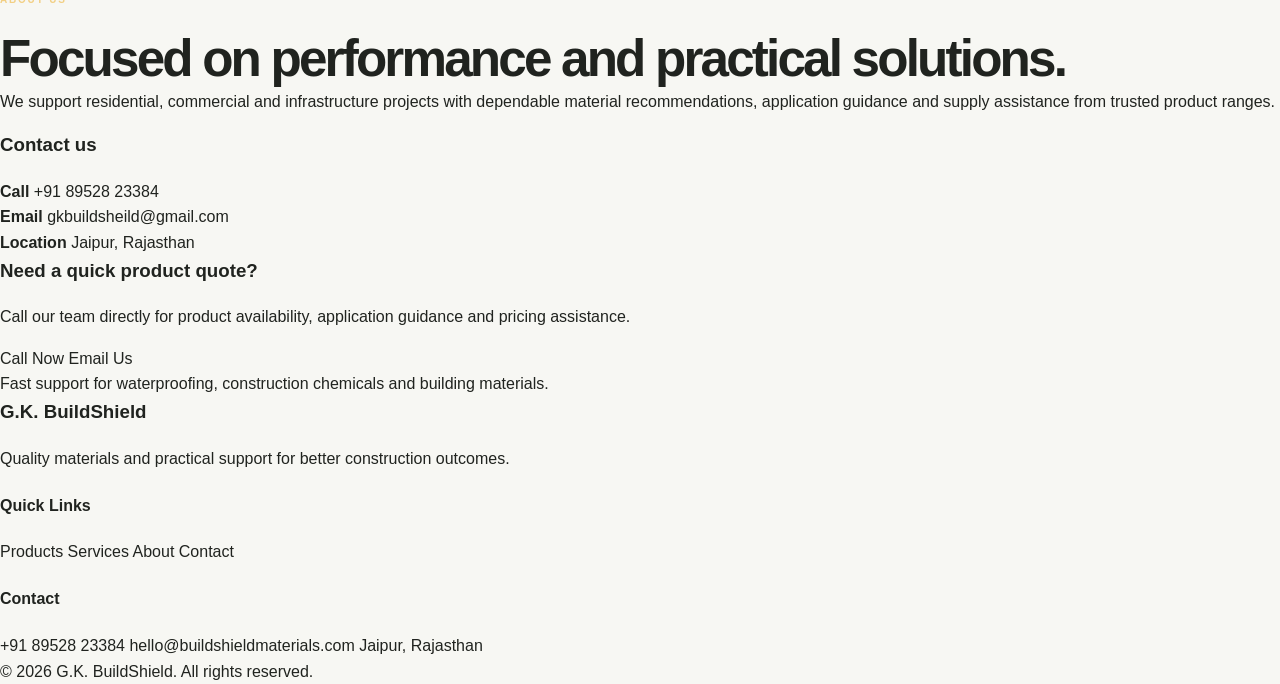
==== commit bb9169db: "Revise index.html for updated branding and content Updated the content and structure of the index.ht" ====
--- a/index.html
+++ b/index.html
@@ -5,200 +5,304 @@
     <meta name="viewport" content="width=device-width, initial-scale=1.0" />
     <meta
       name="description"
-      content="Explore reliable waterproofing chemicals, construction chemicals, and quality building materials for projects of every size."
+      content="G.K. BuildShield - Waterproofing chemicals, construction chemicals, building materials and civil work solutions."
     />
-    <title>BuildShield Materials | Waterproofing &amp; Construction Supplies</title>
-    <link rel="preconnect" href="https://fonts.googleapis.com" />
-    <link rel="preconnect" href="https://fonts.gstatic.com" crossorigin />
-    <link
-      href="https://fonts.googleapis.com/css2?family=DM+Sans:wght@400;500;600;700&family=Manrope:wght@400;500;600;700;800&display=swap"
-      rel="stylesheet"
-    />
+    <title>G.K. BuildShield | Waterproofing &amp; Construction Solutions</title>
     <link rel="stylesheet" href="css/style.css" />
   </head>
   <body>
-    <header class="site-header">
-      <div class="container nav-wrap">
-        <a class="brand" href="#" aria-label="G.K. BuildShield home">
-          <img class="brand-logo" src="images/gk-buildshield-logo.jpeg" alt="G.K. BuildShield — Waterproofing and Construction Solutions" />
+    <div class="top">
+      <div class="wrap">
+        <span>Waterproofing • Construction • Building Materials</span>
+        <span>Serving Jaipur, Rajasthan &amp; nearby areas</span>
+      </div>
+    </div>
+
+    <header class="nav">
+      <div class="wrap navin">
+        <a class="brand" href="#home" aria-label="G.K. BuildShield home">
+          <img src="images/gk-buildshield-logo.jpeg" alt="G.K. BuildShield logo" />
         </a>
-        <nav class="main-nav" aria-label="Main navigation">
-          <a href="#services">Products</a>
-          <a href="#products">Product gallery</a>
-          <a href="#about">Why BuildShield</a>
+        <nav class="links" aria-label="Main navigation">
+          <a href="#home">Home</a>
+          <a href="#categories">Products</a>
+          <a href="#services">Services</a>
+          <a href="#about">About</a>
           <a href="#contact">Contact</a>
         </nav>
-        <a class="header-cta" href="#contact">Request a quote <span aria-hidden="true">↗</span></a>
+        <a class="btn dark" href="#contact">Get a Quote</a>
+        <span class="mobile" aria-hidden="true">☰</span>
       </div>
     </header>
 
     <main>
-      <section class="hero">
-        <div class="hero-image" role="img" aria-label="Modern building protected with quality construction materials"></div>
-        <div class="hero-shade"></div>
-        <div class="container hero-content">
-          <p class="eyebrow"><span></span> Waterproofing &amp; construction materials</p>
-          <h1>Keep water out.<br />Build <em>with confidence.</em></h1>
-          <p class="hero-copy">
-            Find dependable waterproofing solutions, construction chemicals, and building materials for lasting results from foundation to finish.
-          </p>
-          <div class="hero-actions">
-            <a class="button button-gold" href="#services">Explore products <span aria-hidden="true">↗</span></a>
-            <a class="text-link" href="#about"><span class="play-icon" aria-hidden="true">▶</span> How we can help</a>
-          </div>
-          <div class="hero-proof">
-            <div class="proof-avatars" aria-hidden="true"><span>J</span><span>M</span><span>A</span></div>
-            <p><strong>Solutions for every project</strong><br />from groundwork to finishing</p>
-          </div>
-        </div>
-        <div class="hero-note"><span>01</span> PROTECT. STRENGTHEN. BUILD.</div>
-      </section>
-
-      <section class="trust-strip" aria-label="Product categories">
-        <div class="container trust-inner">
-          <p>THE RIGHT MATERIAL FOR THE JOB</p>
-          <div class="trust-divider"></div>
-          <div class="trust-stat"><strong>01</strong><span>Waterproofing systems</span></div>
-          <div class="trust-stat"><strong>02</strong><span>Construction chemicals</span></div>
-          <div class="trust-stat"><strong>03</strong><span>Concrete solutions</span></div>
-          <div class="trust-stat"><strong>04</strong><span>Building essentials</span></div>
-        </div>
-      </section>
-
-      <section class="section services-section" id="services">
-        <div class="container">
-          <div class="section-top">
-            <div>
-              <p class="eyebrow eyebrow-dark"><span></span> Our product range</p>
-              <h2>Materials that work<br /><em>as hard as you do.</em></h2>
-            </div>
-            <p class="section-intro">
-              From damp-proofing to structural repair, find practical products selected to help protect and strengthen your build.
+      <section class="hero" id="home">
+        <div class="wrap hero-grid">
+          <div>
+            <div class="eyebrow">Your trusted building partner</div>
+            <h1>
+              Building Strong.<br />
+              <span>Protecting Better.</span>
+            </h1>
+            <p>
+              Reliable waterproofing chemicals, construction solutions and quality building materials for homes,
+              businesses and infrastructure projects.
             </p>
-          </div>
-          <div class="service-grid">
-            <article class="service-card">
-              <div class="service-icon" aria-hidden="true">⌂</div>
-              <span class="card-number">01 / WATERPROOFING</span>
-              <h3>Keep moisture out</h3>
-              <p>Membranes, coatings, sealants, and damp-proofing products for roofs, basements, and wet areas.</p>
-              <a href="#contact" aria-label="Ask about waterproofing products">Ask about products <span>↗</span></a>
-            </article>
-            <article class="service-card">
-              <div class="service-icon" aria-hidden="true">▦</div>
-              <span class="card-number">02 / CONSTRUCTION CHEMICALS</span>
-              <h3>Stronger performance</h3>
-              <p>Concrete admixtures, bonding agents, grouts, and repair compounds for demanding jobs.</p>
-              <a href="#contact" aria-label="Ask about construction chemicals">Ask about products <span>↗</span></a>
-            </article>
-            <article class="service-card">
-              <div class="service-icon" aria-hidden="true">⌘</div>
-              <span class="card-number">03 / BUILDING MATERIALS</span>
-              <h3>Ready for every stage</h3>
-              <p>Everyday building essentials and finishing materials to help keep your project moving.</p>
-              <a href="#contact" aria-label="Ask about building materials">Ask about products <span>↗</span></a>
-            </article>
-          </div>
-        </div>
-      </section>
-
-      <section class="product-section" id="products">
-        <div class="container">
-          <div class="section-top product-heading">
-            <div>
-              <p class="eyebrow"><span></span> Explore our materials</p>
-              <h2>Quality products for<br /><em>every part of the build.</em></h2>
-            </div>
-            <a class="button button-outline" href="#contact">Ask about a product <span aria-hidden="true">↗</span></a>
-          </div>
-          <div class="product-grid">
-            <article class="product-card">
-              <div class="product-image"><img src="images/Myk/1.jpg" alt="MYK AquaArm waterproof coating buckets" loading="lazy" /></div>
-              <div class="product-info"><span class="product-category">WATERPROOFING</span><h3>MYK AquaArm</h3><p>Waterproof coating solutions for a range of building surfaces.</p><a href="#contact">Enquire about this product <span>↗</span></a></div>
-            </article>
-            <article class="product-card">
-              <div class="product-image"><img src="images/fosroc/1.jpeg" alt="Fosroc Brushbond RFX waterproofing product cartons" loading="lazy" /></div>
-              <div class="product-info"><span class="product-category">WATERPROOFING</span><h3>Fosroc Brushbond RFX</h3><p>Cementitious waterproof coating for construction applications.</p><a href="#contact">Enquire about this product <span>↗</span></a></div>
-            </article>
-            <article class="product-card">
-              <div class="product-image"><img src="images/Sika/1.jpg" alt="SikaTop Seal-107 waterproofing product set" loading="lazy" /></div>
-              <div class="product-info"><span class="product-category">WATERPROOFING</span><h3>SikaTop Seal-107</h3><p>Two-component waterproofing product for building projects.</p><a href="#contact">Enquire about this product <span>↗</span></a></div>
-            </article>
-            <article class="product-card">
-              <div class="product-image"><img src="images/APP%20SHEET/prosheild.jpg" alt="Berger Proshield APP waterproofing membrane roll" loading="lazy" /></div>
-              <div class="product-info"><span class="product-category">WATERPROOFING MEMBRANE</span><h3>Berger Proshield APP</h3><p>APP membrane rolls for appropriate waterproofing applications.</p><a href="#contact">Enquire about this product <span>↗</span></a></div>
-            </article>
-            <article class="product-card">
-              <div class="product-image"><img src="images/bitumen%20primer/A.k%20bitumen.jpg" alt="AK bitumen-based primer container" loading="lazy" /></div>
-              <div class="product-info"><span class="product-category">BITUMEN PRODUCTS</span><h3>AK Bitumen Primer</h3><p>Bitumen-based primer for use in suitable construction systems.</p><a href="#contact">Enquire about this product <span>↗</span></a></div>
-            </article>
-            <article class="product-card">
-              <div class="product-image"><img src="images/cement/acc-cement-587.jpg" alt="ACC cement bag" loading="lazy" /></div>
-              <div class="product-info"><span class="product-category">CEMENT</span><h3>ACC Cement</h3><p>Cement for everyday building and construction needs.</p><a href="#contact">Enquire about this product <span>↗</span></a></div>
-            </article>
-            <article class="product-card">
-              <div class="product-image"><img src="images/brick.jpg" alt="Stacked red construction bricks" loading="lazy" /></div>
-              <div class="product-info"><span class="product-category">MASONRY</span><h3>Building Bricks</h3><p>Bricks for masonry work and general construction projects.</p><a href="#contact">Enquire about this product <span>↗</span></a></div>
-            </article>
-            <article class="product-card">
-              <div class="product-image"><img src="images/sand.webp" alt="Pile of construction sand" loading="lazy" /></div>
-              <div class="product-info"><span class="product-category">AGGREGATES</span><h3>Construction Sand</h3><p>Sand and aggregates for a variety of building applications.</p><a href="#contact">Enquire about this product <span>↗</span></a></div>
-            </article>
-            <article class="product-card">
-              <div class="product-image"><img src="images/Nonwoven-Geotextile.jpg" alt="Roll of nonwoven geotextile fabric" loading="lazy" /></div>
-              <div class="product-info"><span class="product-category">GEOSYNTHETICS</span><h3>Nonwoven Geotextile</h3><p>Geotextile fabric for suitable civil and construction uses.</p><a href="#contact">Enquire about this product <span>↗</span></a></div>
-            </article>
-          </div>
-        </div>
-      </section>
-
-      <section class="about-section" id="about">
-        <div class="about-photo" role="img" aria-label="Construction professional working at a building site"></div>
-        <div class="about-content">
-          <p class="eyebrow"><span></span> Practical product support</p>
-          <h2>Good materials.<br />Smarter building.</h2>
-          <p class="about-copy">
-            Choosing the right product matters. We help contractors, builders, and property owners find suitable waterproofing and construction materials for their project needs.
-          </p>
-          <ul class="about-list">
-            <li><span>✓</span> Product options for varied applications</li>
-            <li><span>✓</span> Help choosing materials for your project</li>
-            <li><span>✓</span> Clear product and usage information</li>
-          </ul>
-          <a class="button button-gold" href="#contact">Talk to our team <span aria-hidden="true">↗</span></a>
-        </div>
-      </section>
-
-      <section class="quote-section" id="contact">
-        <div class="container quote-inner">
+            <div class="hero-actions">
+              <a class="btn" href="#categories">Explore Products</a>
+              <a class="btn outline" href="#contact">Request a Quote</a>
+            </div>
+          </div>
+
+          <div class="hero-card">
+            <img src="images/gk-buildshield-logo.jpeg" alt="G.K. BuildShield brand logo" />
+            <strong>Waterproofing &amp; Construction Solutions</strong>
+            <small>Civil Work • Waterproofing Chemical • Building Material</small>
+          </div>
+        </div>
+      </section>
+
+      <section id="categories">
+        <div class="wrap">
+          <div class="section-head">
+            <div class="eyebrow">What we supply</div>
+            <h2>Products for every stage of construction</h2>
+            <p>Explore our key product categories. Contact us for product specifications, availability and bulk pricing.</p>
+          </div>
+
+          <div class="grid3">
+            <article class="tile">
+              <div class="ico">💧</div>
+              <h3>Waterproofing Chemicals</h3>
+              <p>Solutions for roofs, terraces, bathrooms, basements, water tanks, cracks and dampness control.</p>
+            </article>
+            <article class="tile">
+              <div class="ico">🧱</div>
+              <h3>Construction Chemicals</h3>
+              <p>Tile adhesives, grouts, bonding agents, concrete admixtures, repair mortars, sealants and coatings.</p>
+            </article>
+            <article class="tile">
+              <div class="ico">🏗️</div>
+              <h3>Building Materials</h3>
+              <p>Construction essentials and finishing materials for residential and commercial projects.</p>
+            </article>
+          </div>
+        </div>
+      </section>
+
+      <section class="products" id="products">
+        <div class="wrap">
+          <div class="section-head">
+            <div class="eyebrow">Popular range</div>
+            <h2>Our most requested materials</h2>
+            <p>Durable products for daily site work, structural protection and finishing needs.</p>
+          </div>
+
+          <div class="grid4">
+            <article class="product">
+              <div class="product-art">
+                <img src="images/Myk/1.jpg" alt="MYK AquaArm waterproof coating product" loading="lazy" />
+              </div>
+              <div class="product-body">
+                <h3>MYK AquaArm</h3>
+                <p>Waterproof coating solutions for terraces, walls and damp-prone areas.</p>
+                <a href="#contact">Enquire now</a>
+              </div>
+            </article>
+
+            <article class="product">
+              <div class="product-art">
+                <img src="images/fosroc/1.jpeg" alt="Fosroc Brushbond RFX waterproofing product" loading="lazy" />
+              </div>
+              <div class="product-body">
+                <h3>Fosroc Brushbond RFX</h3>
+                <p>Cementitious waterproof coating for construction and rehabilitation work.</p>
+                <a href="#contact">Enquire now</a>
+              </div>
+            </article>
+
+            <article class="product">
+              <div class="product-art">
+                <img src="images/Sika/1.jpg" alt="SikaTop Seal-107 waterproofing system" loading="lazy" />
+              </div>
+              <div class="product-body">
+                <h3>SikaTop Seal-107</h3>
+                <p>Two-component waterproofing product suitable for robust building applications.</p>
+                <a href="#contact">Enquire now</a>
+              </div>
+            </article>
+
+            <article class="product">
+              <div class="product-art">
+                <img src="images/APP SHEET/prosheild.jpg" alt="Berger Proshield APP membrane" loading="lazy" />
+              </div>
+              <div class="product-body">
+                <h3>Berger Proshield APP</h3>
+                <p>APP membrane rolls for protective applications in suitable waterproofing systems.</p>
+                <a href="#contact">Enquire now</a>
+              </div>
+            </article>
+
+            <article class="product">
+              <div class="product-art">
+                <img src="images/bitumen primer/A.k bitumen.jpg" alt="AK Bitumen Primer" loading="lazy" />
+              </div>
+              <div class="product-body">
+                <h3>AK Bitumen Primer</h3>
+                <p>Bitumen-based primer for compatible construction and waterproofing applications.</p>
+                <a href="#contact">Enquire now</a>
+              </div>
+            </article>
+
+            <article class="product">
+              <div class="product-art">
+                <img src="images/cement/acc-cement-587.jpg" alt="ACC Cement" loading="lazy" />
+              </div>
+              <div class="product-body">
+                <h3>ACC Cement</h3>
+                <p>Reliable cement option for everyday construction and structural work.</p>
+                <a href="#contact">Enquire now</a>
+              </div>
+            </article>
+
+            <article class="product">
+              <div class="product-art">
+                <img src="images/brick.jpg" alt="Building Bricks" loading="lazy" />
+              </div>
+              <div class="product-body">
+                <h3>Building Bricks</h3>
+                <p>Strong masonry material for walls, partitions and general building needs.</p>
+                <a href="#contact">Enquire now</a>
+              </div>
+            </article>
+
+            <article class="product">
+              <div class="product-art">
+                <img src="images/Nonwoven-Geotextile.jpg" alt="Nonwoven Geotextile" loading="lazy" />
+              </div>
+              <div class="product-body">
+                <h3>Nonwoven Geotextile</h3>
+                <p>Geotextile fabric for separation, reinforcement and civil construction use.</p>
+                <a href="#contact">Enquire now</a>
+              </div>
+            </article>
+          </div>
+        </div>
+      </section>
+
+      <section class="band">
+        <div class="wrap bandin">
           <div>
-            <p class="eyebrow"><span></span> Need materials for your project?</p>
-            <h2>Let’s find the<br /><em>right solution.</em></h2>
-          </div>
-          <div class="quote-action">
-            <p>Share a few details about your application and materials list. Our team can help you explore suitable product options.</p>
-            <a class="button button-dark" href="mailto:hello@buildshieldmaterials.com">Request product information <span aria-hidden="true">↗</span></a>
-            <a class="button button-dark" href="tel:+918952823384">Call 89528 23384 <span aria-hidden="true">↗</span></a>
+            <h2>Need a dependable supply partner?</h2>
+            <p>We help contractors and project owners source the right materials on time.</p>
+          </div>
+          <a class="btn" href="#contact">Talk to our team</a>
+        </div>
+      </section>
+
+      <section class="services" id="services">
+        <div class="wrap">
+          <div class="section-head">
+            <div class="eyebrow">Our services</div>
+            <h2>Support built around project needs</h2>
+            <p>Practical guidance for choosing materials, system compatibility and supply planning.</p>
+          </div>
+
+          <div class="grid3">
+            <article class="service">
+              <h3>Roof &amp; Terrace Waterproofing</h3>
+              <p>Protect flat roofs, terraces and exposed concrete surfaces with suitable waterproofing systems.</p>
+            </article>
+            <article class="service">
+              <h3>Crack &amp; Damp Control</h3>
+              <p>Adhesives, crack fillers and repair compounds to improve durability and surface performance.</p>
+            </article>
+            <article class="service">
+              <h3>Civil Work Supply</h3>
+              <p>Reliable material sourcing for residential, commercial and infrastructure construction needs.</p>
+            </article>
+          </div>
+        </div>
+      </section>
+
+      <section id="about" class="about-sec">
+        <div class="wrap about-grid">
+          <div class="about-panel">
+            <h3>Why choose BuildShield?</h3>
+            <ul>
+              <li>Trusted source for waterproofing and construction materials</li>
+              <li>Products selected for project performance and application suitability</li>
+              <li>Support for contractors, builders and homeowners alike</li>
+            </ul>
+          </div>
+
+          <div class="about-copy-wrap">
+            <div class="eyebrow">About us</div>
+            <h2>Focused on performance and practical solutions.</h2>
+            <p>
+              We support residential, commercial and infrastructure projects with dependable material recommendations,
+              application guidance and supply assistance from trusted product ranges.
+            </p>
+          </div>
+        </div>
+      </section>
+
+      <section class="contact" id="contact">
+        <div class="wrap contact-grid">
+          <div class="contact-card">
+            <h3>Contact us</h3>
+            <div class="contact-item">
+              <b>Call</b>
+              <span>+91 89528 23384</span>
+            </div>
+            <div class="contact-item">
+              <b>Email</b>
+              <span>gkbuildsheild@gmail.com</span>
+            </div>
+            <div class="contact-item">
+              <b>Location</b>
+              <span>Jaipur, Rajasthan</span>
+            </div>
+          </div>
+
+          <div class="cta-card">
+            <h3>Need a quick product quote?</h3>
+            <p>Call our team directly for product availability, application guidance and pricing assistance.</p>
+            <div class="cta-actions">
+              <a class="btn dark" href="tel:+918952823384">Call Now</a>
+              <a class="btn" href="mailto:hello@buildshieldmaterials.com">Email Us</a>
+            </div>
+            <div class="mini-note">Fast support for waterproofing, construction chemicals and building materials.</div>
           </div>
         </div>
       </section>
     </main>
 
-    <footer class="site-footer">
-      <div class="container footer-main">
-        <a class="brand footer-brand" href="#" aria-label="G.K. BuildShield home">
-          <img class="brand-logo" src="images/gk-buildshield-logo.jpeg" alt="G.K. BuildShield — Waterproofing and Construction Solutions" />
-        </a>
-        <p>Protecting builds. Supporting progress.</p>
-        <div class="footer-links"><a href="#services">Products</a><a href="#products">Product gallery</a><a href="#about">About</a><a href="#contact">Contact</a></div>
+    <footer class="footer">
+      <div class="wrap footgrid">
+        <div>
+          <h3>G.K. BuildShield</h3>
+          <p>Quality materials and practical support for better construction outcomes.</p>
+        </div>
+        <div>
+          <h4>Quick Links</h4>
+          <a href="#categories">Products</a>
+          <a href="#services">Services</a>
+          <a href="#about">About</a>
+          <a href="#contact">Contact</a>
+        </div>
+        <div>
+          <h4>Contact</h4>
+          <a href="tel:+918952823384">+91 89528 23384</a>
+          <a href="mailto:hello@buildshieldmaterials.com">hello@buildshieldmaterials.com</a>
+          <a href="#">Jaipur, Rajasthan</a>
+        </div>
       </div>
-      <div class="container footer-bottom">
-        <span>© <span id="year"></span> BuildShield Materials. All rights reserved.</span>
-        <span>Waterproofing &amp; construction materials</span>
-      </div>
+      <div class="wrap copyright">© <span id="year"></span> G.K. BuildShield. All rights reserved.</div>
     </footer>
+
     <script>
-      document.getElementById("year").textContent = new Date().getFullYear();
+      document.getElementById('year').textContent = new Date().getFullYear();
     </script>
   </body>
 </html>
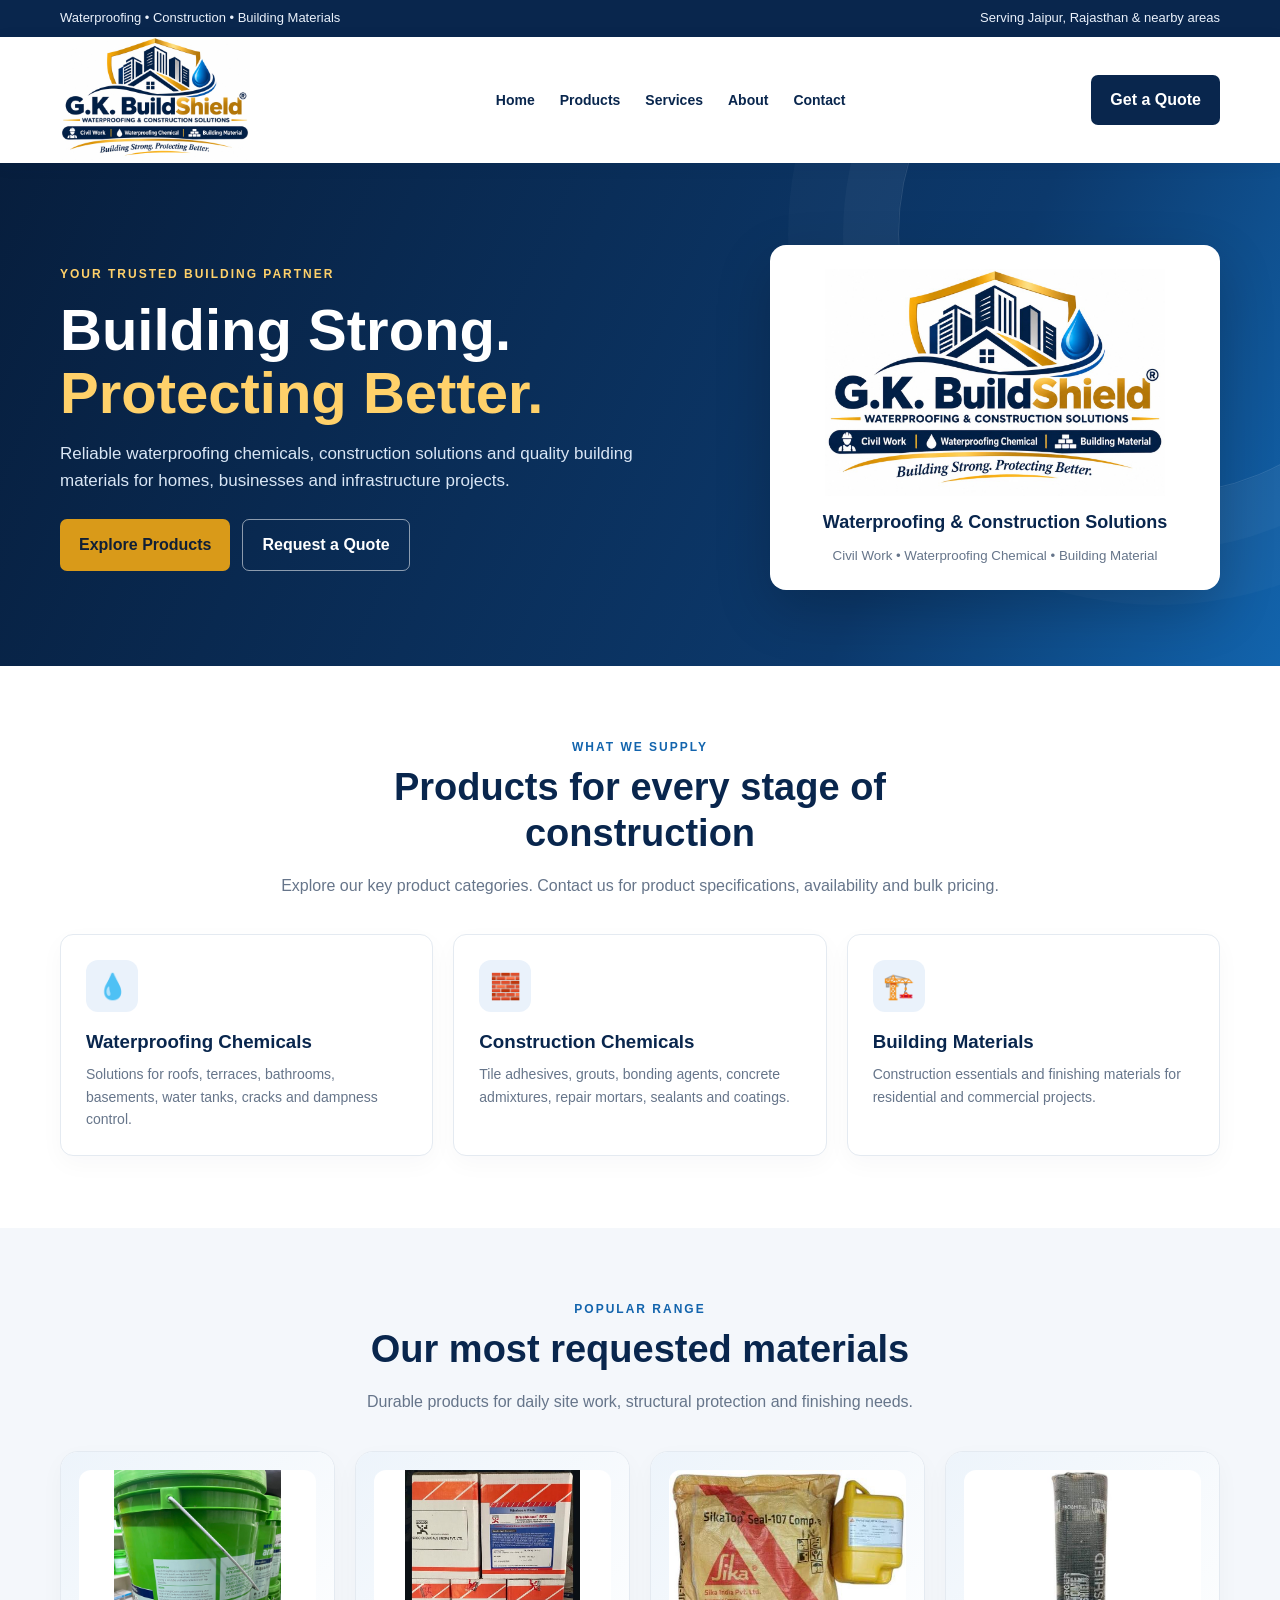
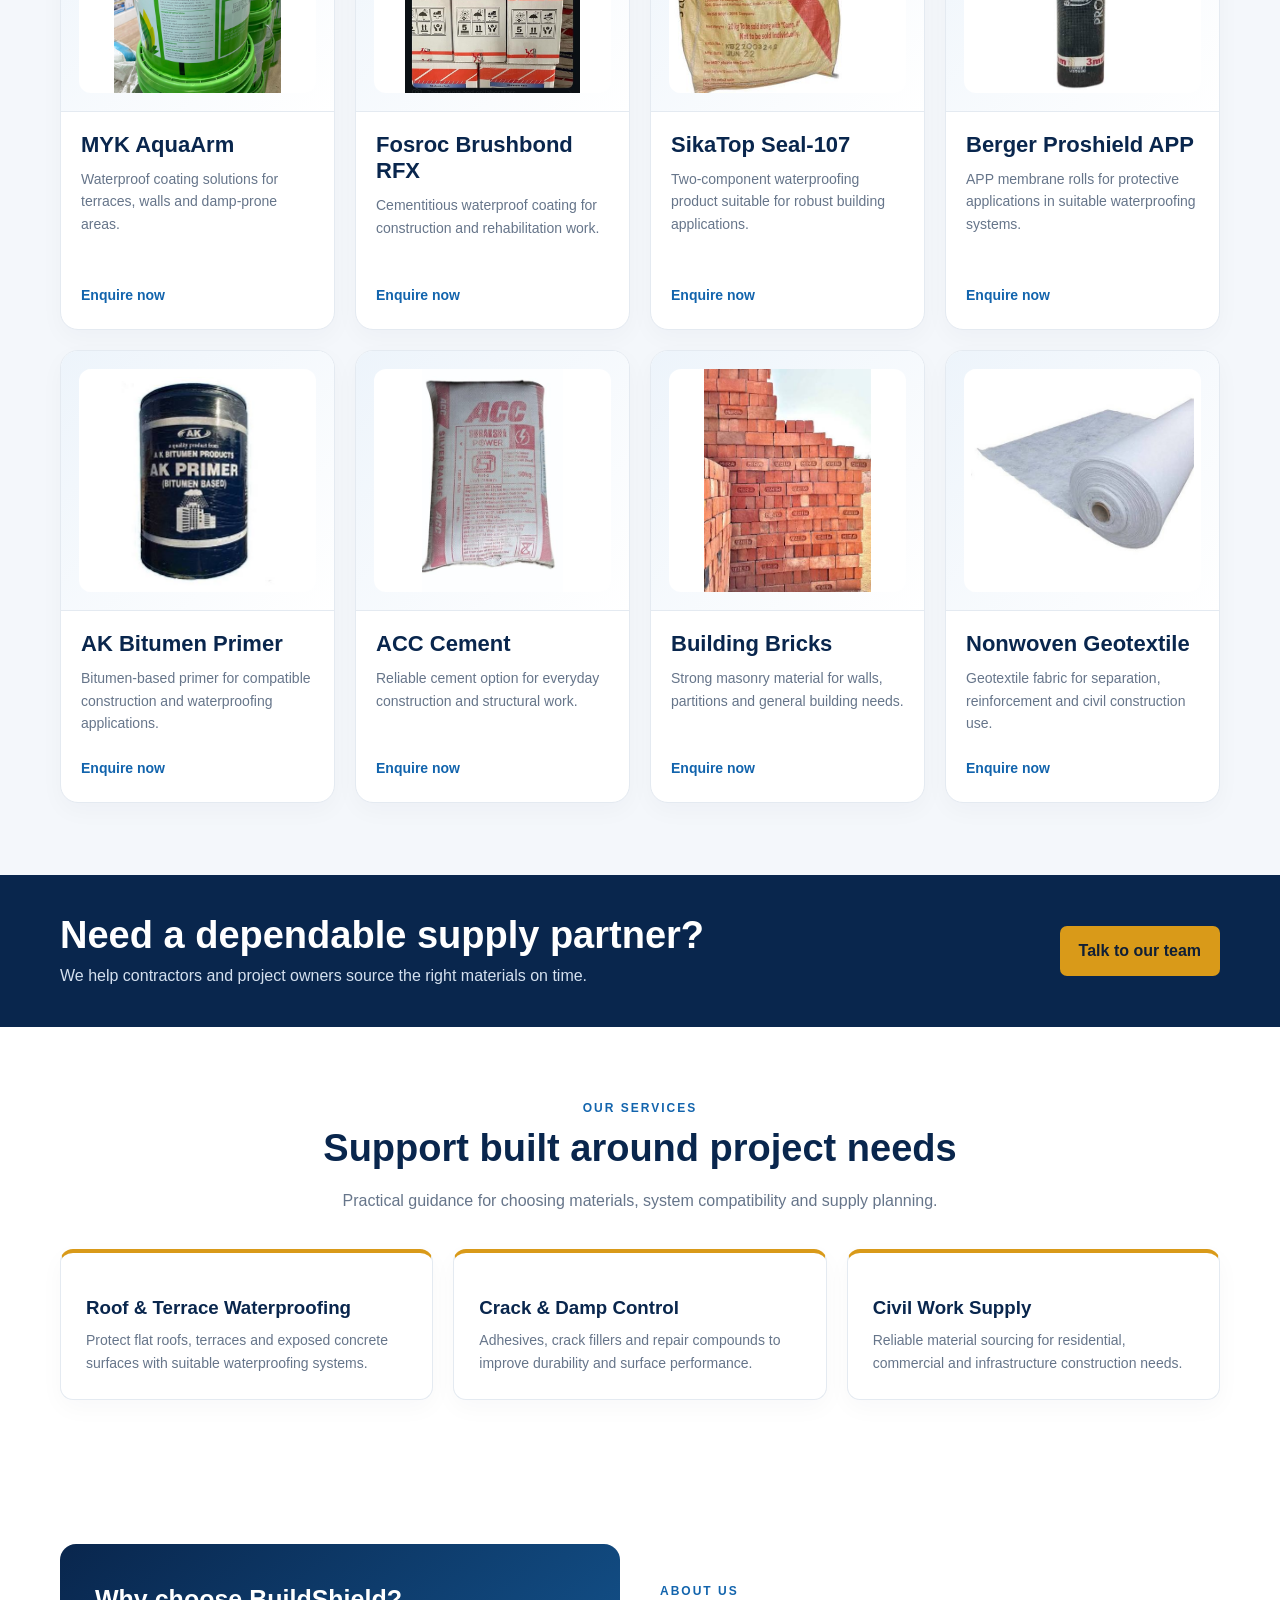
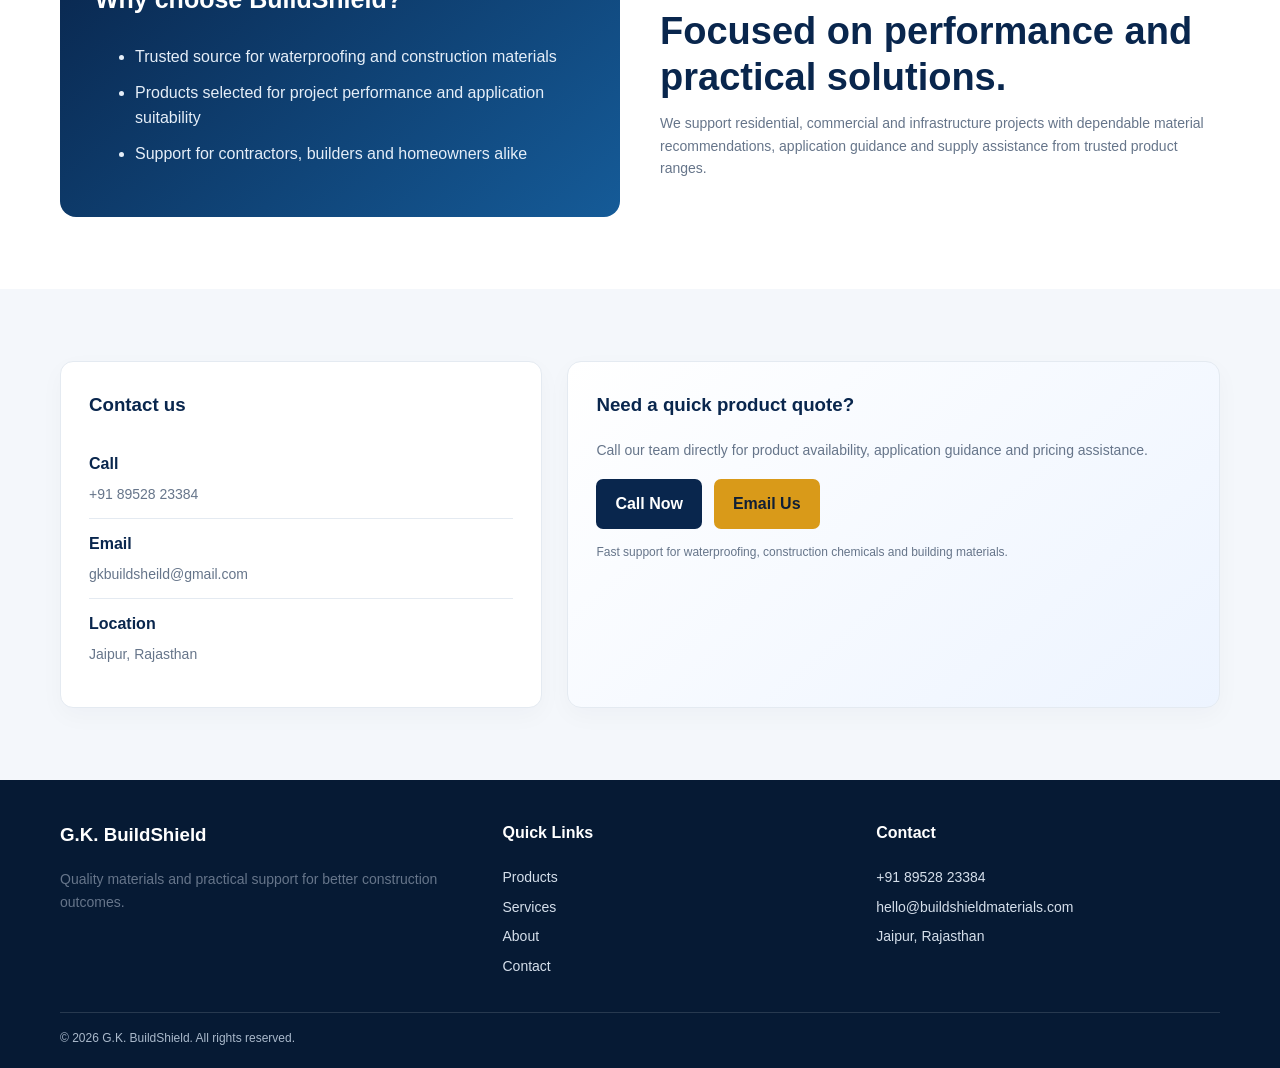
==== commit d8ca9649: "Restore index.html to original state" ====
--- a/index.html
+++ b/index.html
@@ -31,7 +31,7 @@
           <a href="#contact">Contact</a>
         </nav>
         <a class="btn dark" href="#contact">Get a Quote</a>
-        <span class="mobile" aria-hidden="true">☰</span>
+     
       </div>
     </header>
 
--- a/css/style.css
+++ b/css/style.css
@@ -1,11 +1,12 @@
 :root {
-  color-scheme: light;
-  --ink: #20231f;
-  --muted: #777a72;
-  --paper: #f7f7f3;
-  --gold: #d7a94b;
-  --dark: #252923;
-  --line: #e4e5df;
+  --navy: #09264d;
+  --blue: #1264ad;
+  --gold: #d99a19;
+  --ink: #18263a;
+  --muted: #66758a;
+  --light: #f4f7fb;
+  --white: #fff;
+  --line: #e4eaf1;
 }
 
 * {
@@ -18,15 +19,15 @@
 
 body {
   margin: 0;
-  background: var(--paper);
+  font-family: Arial, Helvetica, sans-serif;
   color: var(--ink);
-  font-family: "DM Sans", sans-serif;
   line-height: 1.6;
+  background: #fff;
 }
 
 a {
+  text-decoration: none;
   color: inherit;
-  text-decoration: none;
 }
 
 img {
@@ -34,830 +35,574 @@
   max-width: 100%;
 }
 
-.container {
-  width: min(1160px, calc(100% - 48px));
-  margin: 0 auto;
-}
-
-.site-header {
+button,
+input,
+select,
+textarea {
+  font: inherit;
+}
+
+.wrap {
+  width: min(1160px, 92%);
+  margin: auto;
+}
+
+.top {
+  background: var(--navy);
+  color: #eaf1fb;
+  font-size: 13px;
+  padding: 8px 0;
+}
+
+.top .wrap {
+  display: flex;
+  justify-content: space-between;
+  gap: 12px;
+  flex-wrap: wrap;
+}
+
+.nav {
+  background: #fff;
+  position: sticky;
+  top: 0;
+  z-index: 20;
+  box-shadow: 0 3px 16px #09264d12;
+}
+
+.navin {
+  display: flex;
+  align-items: center;
+  justify-content: space-between;
+  min-height: 82px;
+  gap: 20px;
+}
+
+.brand img {
+  width: 190px;
+  height: auto;
+  display: block;
+}
+
+.links {
+  display: flex;
+  align-items: center;
+  gap: 25px;
+  font-size: 14px;
+  font-weight: 700;
+  color: var(--navy);
+}
+
+.links a:hover {
+  color: var(--gold);
+}
+
+.btn {
+  display: inline-flex;
+  align-items: center;
+  justify-content: center;
+  background: var(--gold);
+  color: #101f36;
+  padding: 12px 19px;
+  border-radius: 7px;
+  font-weight: 800;
+  border: 0;
+  cursor: pointer;
+  transition: transform 0.2s ease;
+}
+
+.btn:hover {
+  transform: translateY(-1px);
+}
+
+.btn.dark {
+  background: var(--navy);
+  color: #fff;
+}
+
+.btn.outline {
+  background: transparent;
+  border: 1px solid #ffffff88;
+  color: #fff;
+}
+
+.hero {
+  background: linear-gradient(115deg, #071e3d 0%, #0c396c 70%, #1264ad 100%);
+  color: #fff;
+  padding: 82px 0 76px;
+  overflow: hidden;
+  position: relative;
+}
+
+.hero::after {
+  content: "";
   position: absolute;
-  z-index: 5;
-  top: 0;
-  width: 100%;
-  color: #fff;
-  border-bottom: 1px solid rgb(255 255 255 / 18%);
-}
-
-.nav-wrap,
-.brand,
-.main-nav,
-.hero-actions,
-.hero-proof,
-.proof-avatars,
-.trust-inner,
-.trust-stat,
-.section-top,
-.project-caption,
-.footer-main,
-.footer-links,
-.footer-bottom {
-  display: flex;
-  align-items: center;
-}
-
-.nav-wrap {
-  min-height: 86px;
-  justify-content: space-between;
-  gap: 30px;
-}
-
-.brand {
-  flex: 0 0 auto;
-}
-
-.brand-logo {
-  width: 124px;
-  height: 78px;
-  object-fit: contain;
-}
-
-.main-nav {
-  gap: 34px;
-  color: rgb(255 255 255 / 82%);
-  font-size: 13px;
-}
-
-.main-nav a,
-.footer-links a {
-  transition: color 180ms ease;
-}
-
-.main-nav a:hover,
-.footer-links a:hover {
-  color: var(--gold);
-}
-
-.header-cta {
-  padding: 11px 17px;
-  border: 1px solid rgb(255 255 255 / 45%);
-  font-size: 12px;
-  transition: background 180ms ease, color 180ms ease;
-}
-
-.header-cta:hover {
-  background: var(--gold);
-  color: var(--ink);
-}
-
-.header-cta span,
-.button span {
-  margin-left: 12px;
-}
-
-.hero {
-  position: relative;
-  display: flex;
-  min-height: 690px;
-  align-items: center;
-  overflow: hidden;
-  background: #353a34;
-  color: white;
-}
-
-.hero-image,
-.hero-shade {
-  position: absolute;
-  inset: 0;
-}
-
-.hero-image {
-  background: url("https://images.unsplash.com/photo-1600585154340-be6161a56a0c?auto=format&fit=crop&w=2200&q=90") center 48% / cover;
-  transform: scale(1.015);
-}
-
-.hero-shade {
-  background: linear-gradient(90deg, rgb(17 21 18 / 82%) 0%, rgb(17 21 18 / 62%) 43%, rgb(17 21 18 / 12%) 100%), linear-gradient(0deg, rgb(17 21 18 / 32%), transparent 40%);
-}
-
-.hero-content {
+  width: 520px;
+  height: 520px;
+  border: 1px solid #ffffff20;
+  border-radius: 50%;
+  right: -140px;
+  top: -190px;
+  box-shadow: 0 0 0 55px #ffffff08, 0 0 0 110px #ffffff06;
+}
+
+.hero-grid {
+  display: grid;
+  grid-template-columns: 1.2fr 0.8fr;
+  gap: 35px;
+  align-items: center;
   position: relative;
   z-index: 1;
-  padding-top: 96px;
 }
 
 .eyebrow {
-  display: flex;
-  align-items: center;
-  gap: 10px;
-  margin: 0 0 22px;
-  color: #f2cf83;
-  font-size: 10px;
-  font-weight: 700;
-  letter-spacing: 0.18em;
+  color: #ffd16a;
+  font-weight: 800;
+  letter-spacing: 2px;
   text-transform: uppercase;
-}
-
-.eyebrow > span {
-  width: 24px;
-  height: 1px;
-  background: var(--gold);
-}
-
-h1,
-h2,
-h3,
-p {
-  margin-top: 0;
-}
-
-h1,
-h2,
-h3 {
-  font-family: Manrope, sans-serif;
-}
-
-h1 {
-  margin-bottom: 22px;
-  font-size: clamp(46px, 6vw, 76px);
-  font-weight: 600;
-  letter-spacing: -0.055em;
+  font-size: 12px;
+}
+
+.hero h1 {
+  font-size: clamp(36px, 5vw, 58px);
   line-height: 1.08;
-}
-
-h1 em,
-h2 em {
-  color: var(--gold);
-  font-family: Georgia, serif;
-  font-weight: 400;
-}
-
-.hero-copy {
-  max-width: 490px;
-  margin-bottom: 28px;
-  color: rgb(255 255 255 / 78%);
-  font-size: 15px;
+  margin: 15px 0;
+  color: #fff;
+}
+
+.hero h1 span {
+  color: #ffd16a;
+}
+
+.hero p {
+  color: #d9e6f5;
+  max-width: 620px;
+  font-size: 17px;
+  margin: 0;
 }
 
 .hero-actions {
+  display: flex;
+  gap: 12px;
   flex-wrap: wrap;
-  gap: 26px;
-}
-
-.button {
-  display: inline-flex;
-  min-height: 50px;
+  margin-top: 25px;
+}
+
+.hero-card {
+  background: #fff;
+  color: var(--navy);
+  padding: 24px;
+  border-radius: 16px;
+  box-shadow: 0 20px 55px #0003;
+}
+
+.hero-card img {
+  width: 100%;
+  max-width: 340px;
+  display: block;
+  margin: auto;
+}
+
+.hero-card strong {
+  display: block;
+  text-align: center;
+  font-size: 18px;
+  margin-top: 12px;
+}
+
+.hero-card small {
+  display: block;
+  text-align: center;
+  color: var(--muted);
+  margin-top: 8px;
+}
+
+section {
+  padding: 72px 0;
+}
+
+.section-head {
+  text-align: center;
+  max-width: 720px;
+  margin: 0 auto 36px;
+}
+
+.section-head .eyebrow {
+  color: var(--blue);
+}
+
+h2 {
+  font-size: clamp(28px, 3vw, 38px);
+  line-height: 1.2;
+  color: var(--navy);
+  margin: 8px 0 12px;
+}
+
+.section-head {
+  text-align: center;
+  max-width: 720px;
+  margin: 0 auto 36px;
+}
+
+.section-head .eyebrow {
+  color: var(--blue);
+}
+
+h2 {
+  font-size: clamp(28px, 3vw, 38px);
+  line-height: 1.2;
+  color: var(--navy);
+  margin: 8px 0 12px;
+}
+
+.section-head p,
+.muted {
+  color: var(--muted);
+}
+
+.grid3,
+.grid4 {
+  display: grid;
+  gap: 20px;
+}
+
+.grid3 {
+  grid-template-columns: repeat(3, 1fr);
+}
+
+.grid4 {
+  grid-template-columns: repeat(4, 1fr);
+}
+
+.tile,
+.product,
+.service,
+.contact-card,
+.form-card {
+  background: #fff;
+  border: 1px solid var(--line);
+  border-radius: 13px;
+  box-shadow: 0 8px 24px #09264d08;
+}
+
+.tile,
+.service {
+  padding: 25px;
+}
+
+.tile .ico {
+  width: 52px;
+  height: 52px;
+  border-radius: 12px;
+  background: #eaf2fb;
+  color: var(--blue);
+  display: grid;
+  place-items: center;
+  font-size: 25px;
+}
+
+.tile h3,
+.product h3,
+.service h3 {
+  color: var(--navy);
+  margin: 15px 0 6px;
+}
+
+.tile p,
+.product p,
+.service p,
+.contact-card span,
+.notice,
+.about-copy-wrap p,
+.footer p,
+.footer a {
+  color: var(--muted);
+  font-size: 14px;
+  margin: 0;
+}
+
+.products {
+  background: var(--light);
+}
+
+.product {
+  display: flex;
+  flex-direction: column;
+  padding: 0;
+  overflow: hidden;
+  border-radius: 18px;
+  transition: transform 0.2s ease, box-shadow 0.2s ease;
+}
+
+.product:hover {
+  transform: translateY(-4px);
+  box-shadow: 0 16px 28px rgba(9, 38, 77, 0.12);
+}
+
+.product-art {
+  height: 260px;
+  padding: 18px;
+  background: linear-gradient(135deg, #edf4fb, #ffffff);
+  display: flex;
   align-items: center;
   justify-content: center;
-  padding: 0 20px;
-  font-size: 12px;
-  font-weight: 700;
-  transition: transform 180ms ease, background 180ms ease;
-}
-
-.button:hover {
-  transform: translateY(-2px);
-}
-
-.button-gold {
-  background: var(--gold);
-  color: #201d16;
-}
-
-.button-gold:hover {
-  background: #e4bc69;
-}
-
-.text-link {
-  display: inline-flex;
-  align-items: center;
-  gap: 10px;
-  font-size: 12px;
-}
-
-.play-icon {
-  display: grid;
-  width: 30px;
-  height: 30px;
-  place-items: center;
-  border: 1px solid rgb(255 255 255 / 55%);
-  border-radius: 50%;
-  font-size: 9px;
-}
-
-.hero-proof {
-  gap: 13px;
-  margin-top: 56px;
-}
-
-.proof-avatars span {
-  display: grid;
-  width: 31px;
-  height: 31px;
-  place-items: center;
-  margin-left: -7px;
-  border: 2px solid #393d37;
-  border-radius: 50%;
-  background: #bc9071;
-  color: white;
-  font-size: 10px;
-}
-
-.proof-avatars span:first-child {
-  margin-left: 0;
-  background: #596f68;
-}
-
-.proof-avatars span:last-child {
-  background: #c4a070;
-}
-
-.hero-proof p {
-  margin: 0;
-  color: rgb(255 255 255 / 67%);
-  font-size: 10px;
-  line-height: 1.55;
-}
-
-.hero-proof strong {
-  color: white;
-  font-size: 11px;
-}
-
-.hero-note {
-  position: absolute;
-  right: max(24px, calc((100% - 1160px) / 2));
-  bottom: 34px;
-  color: rgb(255 255 255 / 75%);
-  font-size: 9px;
-  letter-spacing: 0.16em;
-}
-
-.hero-note span {
-  margin-right: 10px;
-  color: var(--gold);
-}
-
-.trust-strip {
-  background: #fff;
-}
-
-.trust-inner {
-  min-height: 114px;
-  justify-content: space-between;
-  gap: 30px;
-}
-
-.trust-inner > p {
-  max-width: 115px;
-  margin: 0;
-  color: #8d8e87;
-  font-size: 9px;
-  font-weight: 700;
-  letter-spacing: 0.17em;
-  line-height: 1.7;
-}
-
-.trust-divider {
-  width: 1px;
-  height: 42px;
-  background: var(--line);
-}
-
-.trust-stat {
-  flex-direction: column;
-  align-items: flex-start;
-  gap: 2px;
-}
-
-.trust-stat strong {
-  font-family: Manrope, sans-serif;
-  font-size: 25px;
-  letter-spacing: -0.05em;
-}
-
-.trust-stat strong span {
-  color: #c3963f;
-}
-
-.trust-stat > span {
-  color: var(--muted);
-  font-size: 10px;
-}
-
-.section {
-  padding: 106px 0 112px;
-}
-
-.section-top {
-  justify-content: space-between;
-  gap: 40px;
-  margin-bottom: 46px;
-}
-
-.eyebrow-dark {
-  color: #8d6a2a;
-}
-
-h2 {
-  margin-bottom: 0;
-  font-size: clamp(36px, 4vw, 53px);
-  font-weight: 600;
-  letter-spacing: -0.055em;
-  line-height: 1.14;
-}
-
-.services-section h2 em,
-.quote-section h2 em {
-  color: #b68735;
-}
-
-.section-intro {
-  max-width: 365px;
-  margin: 28px 0 0;
-  color: var(--muted);
-  font-size: 13px;
-}
-
-.service-grid {
-  display: grid;
-  grid-template-columns: repeat(3, 1fr);
-  border-top: 1px solid var(--line);
   border-bottom: 1px solid var(--line);
 }
 
-.service-card {
-  min-height: 245px;
-  padding: 30px 30px 28px 0;
-}
-
-.service-card + .service-card {
-  padding-left: 30px;
-  border-left: 1px solid var(--line);
-}
-
-.service-icon {
-  display: grid;
-  width: 40px;
-  height: 40px;
-  margin-bottom: 20px;
-  place-items: center;
-  background: #eeece4;
-  color: #98722f;
-  font-family: Georgia, serif;
-  font-size: 24px;
-}
-
-.card-number,
-.project-caption > div > span {
-  color: #989991;
-  font-size: 9px;
-  font-weight: 700;
-  letter-spacing: 0.13em;
-}
-
-.service-card h3 {
-  margin: 8px 0;
-  font-size: 20px;
-  letter-spacing: -0.04em;
-}
-
-.service-card p {
-  max-width: 290px;
-  margin-bottom: 18px;
-  color: var(--muted);
-  font-size: 12px;
-}
-
-.service-card a {
-  font-size: 11px;
-  font-weight: 700;
-}
-
-.service-card a span {
-  margin-left: 7px;
-  color: #b68735;
-}
-
-.product-section {
-  padding: 100px 0 110px;
-  background: var(--dark);
-  color: white;
-}
-
-.product-heading {
-  margin-bottom: 42px;
-}
-
-.product-heading h2 {
-  font-size: clamp(35px, 4vw, 48px);
-}
-
-.button-outline {
-  border: 1px solid rgb(255 255 255 / 38%);
-  color: white;
-}
-
-.button-outline:hover {
-  background: rgb(255 255 255 / 10%);
-}
-
-.product-grid {
-  display: grid;
-  grid-template-columns: repeat(3, minmax(0, 1fr));
-  gap: 22px;
-}
-
-.product-card {
-  min-width: 0;
-  overflow: hidden;
-  background: #fff;
-  color: var(--ink);
-  box-shadow: 0 12px 30px rgb(0 0 0 / 12%);
-  transition: transform 220ms ease, box-shadow 220ms ease;
-}
-
-.product-card:hover {
-  transform: translateY(-5px);
-  box-shadow: 0 18px 36px rgb(0 0 0 / 20%);
-}
-
-.product-image {
-  height: 224px;
-  overflow: hidden;
-  background: #eeede8;
-}
-
-.product-image img {
+.product-art img {
   width: 100%;
   height: 100%;
-  object-fit: cover;
-  transition: transform 350ms ease;
-}
-
-.product-card:hover .product-image img {
-  transform: scale(1.045);
-}
-
-.product-info {
-  min-height: 182px;
-  padding: 20px 21px 22px;
-}
-
-.product-category {
-  color: #9a722d;
-  font-size: 9px;
-  font-weight: 700;
-  letter-spacing: 0.13em;
-}
-
-.product-info h3 {
-  margin: 7px 0 6px;
-  font-size: 18px;
-  font-weight: 600;
-  letter-spacing: -0.035em;
-}
-
-.product-info p {
-  min-height: 38px;
-  margin-bottom: 15px;
+  object-fit: contain;
+  display: block;
+  border-radius: 12px;
+  background: #fff;
+}
+
+.product-body {
+  display: flex;
+  flex: 1;
+  flex-direction: column;
+  padding: 20px 20px 22px;
+}
+
+.product h3 {
+  margin: 0 0 10px;
+  font-size: 22px;
+  line-height: 1.2;
+}
+
+.product p {
+  flex: 1;
+  min-height: 72px;
+  line-height: 1.6;
+}
+
+.product-body a {
+  display: inline-flex;
+  align-items: center;
+  margin-top: 18px;
+  color: var(--blue);
+  font-weight: 800;
+  font-size: 14px;
+}
+
+.band {
+  background: var(--navy);
+  color: #fff;
+  padding: 38px 0;
+}
+
+.bandin {
+  display: flex;
+  align-items: center;
+  justify-content: space-between;
+  gap: 20px;
+  flex-wrap: wrap;
+}
+
+.band h2 {
+  color: #fff;
+  margin: 0;
+}
+
+.band p {
+  color: #d4e0ef;
+  margin: 5px 0 0;
+}
+
+.service {
+  border-top: 4px solid var(--gold);
+}
+
+.about-grid {
+  display: grid;
+  grid-template-columns: 1fr 1fr;
+  gap: 40px;
+  align-items: center;
+}
+
+.about-panel {
+  background: linear-gradient(140deg, var(--navy), #155b98);
+  padding: 35px;
+  border-radius: 16px;
+  color: #fff;
+}
+
+.about-panel h3 {
+  font-size: 25px;
+  margin-top: 0;
+}
+
+.about-panel li {
+  margin: 10px 0;
+  color: #e5eef8;
+}
+
+.about-copy-wrap .eyebrow {
+  color: var(--blue);
+}
+
+.contact {
+  background: var(--light);
+}
+
+.contact-grid {
+  display: grid;
+  grid-template-columns: 0.85fr 1.15fr;
+  gap: 25px;
+}
+
+.contact-card,
+.cta-card {
+  padding: 28px;
+}
+
+.contact-card h3,
+.cta-card h3 {
+  color: var(--navy);
+  margin-top: 0;
+}
+
+.cta-card {
+  background: linear-gradient(140deg, #ffffff, #edf4ff);
+  border: 1px solid var(--line);
+  border-radius: 14px;
+  box-shadow: 0 8px 24px #09264d08;
+}
+
+.cta-card p {
   color: var(--muted);
-  font-size: 11px;
-}
-
-.product-info a {
-  font-size: 10px;
-  font-weight: 700;
-}
-
-.product-info a span {
-  margin-left: 6px;
-  color: #9a722d;
-}
-
-.about-section {
+  font-size: 14px;
+  margin: 0 0 18px;
+}
+
+.cta-actions {
+  display: flex;
+  flex-wrap: wrap;
+  gap: 12px;
+  margin-bottom: 14px;
+}
+
+.mini-note {
+  font-size: 12px;
+  color: var(--muted);
+}
+
+.contact-item {
+  padding: 12px 0;
+  border-bottom: 1px solid var(--line);
+}
+
+.contact-item:last-child {
+  border: 0;
+}
+
+.contact-item b {
+  display: block;
+  color: var(--navy);
+  margin-bottom: 4px;
+}
+
+.footer {
+  background: #061a34;
+  color: #d5dfeb;
+  padding: 40px 0 20px;
+}
+
+.footgrid {
   display: grid;
-  min-height: 560px;
-  grid-template-columns: 1fr 1fr;
-  background: #efefe9;
-}
-
-.about-photo {
-  min-height: 560px;
-  background: url("https://images.unsplash.com/photo-1504307651254-35680f356dfd?auto=format&fit=crop&w=1400&q=85") center / cover;
-}
-
-.about-content {
-  align-self: center;
-  max-width: 580px;
-  padding: 80px clamp(36px, 8vw, 110px);
-}
-
-.about-content h2 {
-  margin-bottom: 20px;
-}
-
-.about-copy {
-  max-width: 410px;
-  color: var(--muted);
-  font-size: 13px;
-}
-
-.about-list {
-  display: grid;
-  gap: 12px;
-  margin: 24px 0 30px;
-  padding: 0;
-  list-style: none;
+  grid-template-columns: 1.2fr 1fr 1fr;
+  gap: 30px;
+}
+
+.footer h3,
+.footer h4 {
+  color: #fff;
+  margin-top: 0;
+}
+
+.footer a {
+  display: block;
+  margin: 7px 0;
+  color: #d5dfeb;
+  font-size: 14px;
+}
+
+.copyright {
+  border-top: 1px solid #ffffff22;
+  margin-top: 28px;
+  padding-top: 16px;
   font-size: 12px;
-}
-
-.about-list li {
-  display: flex;
-  align-items: center;
-  gap: 11px;
-}
-
-.about-list li span {
-  display: grid;
-  width: 20px;
-  height: 20px;
-  place-items: center;
-  border-radius: 50%;
-  background: #e4d8bb;
-  color: #876728;
-  font-size: 11px;
-}
-
-.quote-section {
-  padding: 90px 0;
-  background: #e8e5da;
-}
-
-.quote-inner {
-  display: flex;
-  align-items: center;
-  justify-content: space-between;
-  gap: 60px;
-}
-
-.quote-action {
-  display: grid;
-  max-width: 365px;
-  justify-items: start;
-  gap: 14px;
-}
-
-.quote-action p {
-  margin-bottom: 4px;
-  color: #686a62;
-  font-size: 13px;
-}
-
-.button-dark {
-  background: var(--dark);
-  color: white;
-}
-
-.button-dark:hover {
-  background: #3a4038;
-}
-
-.phone-link {
-  color: #686a62;
-  font-size: 11px;
-}
-
-.site-footer {
-  padding: 38px 0 18px;
-  background: #20231f;
-  color: white;
-}
-
-.footer-main {
-  min-height: 90px;
-  justify-content: space-between;
-  gap: 25px;
-  border-bottom: 1px solid rgb(255 255 255 / 14%);
-}
-
-.footer-brand {
-  width: 110px;
-  height: 70px;
-}
-
-.footer-main > p {
-  margin: 0;
-  color: #b9bab3;
-  font-family: Georgia, serif;
-  font-size: 16px;
-  font-style: italic;
-}
-
-.footer-links {
-  gap: 22px;
-  color: #c4c5be;
-  font-size: 10px;
-}
-
-.footer-bottom {
-  justify-content: space-between;
-  padding-top: 17px;
-  color: #85877f;
-  font-size: 9px;
+  color: #aab9cb;
+}
+
+.mobile {
+  display: none;
 }
 
 @media (max-width: 800px) {
-  .main-nav {
-    gap: 17px;
-  }
-
-  .trust-inner {
-    flex-wrap: wrap;
-    justify-content: flex-start;
-    padding: 24px 0;
-    gap: 22px 32px;
-  }
-
-  .trust-inner > p {
-    max-width: none;
-  }
-
-  .trust-divider {
+  .links {
     display: none;
   }
 
-  .trust-stat {
-    min-width: 110px;
-  }
-
-  .about-content {
-    padding: 60px 38px;
-  }
-}
-
-@media (max-width: 620px) {
-  .container {
-    width: min(100% - 36px, 1160px);
-  }
-
-  .nav-wrap {
-    min-height: 72px;
-    gap: 12px;
-  }
-
-  .brand-logo {
-    width: 96px;
-    height: 64px;
-  }
-
-  .main-nav {
-    display: none;
-  }
-
-  .header-cta {
-    padding: 9px 11px;
-    font-size: 10px;
+  .mobile {
+    display: block;
+  }
+
+  .hero-grid,
+  .about-grid,
+  .contact-grid {
+    grid-template-columns: 1fr;
   }
 
   .hero {
-    min-height: 680px;
-  }
-
-  .hero-image {
-    background-position: 58% center;
-  }
-
-  .hero-shade {
-    background: linear-gradient(90deg, rgb(17 21 18 / 80%), rgb(17 21 18 / 38%)), linear-gradient(0deg, rgb(17 21 18 / 28%), transparent);
-  }
-
-  .hero-content {
-    padding-top: 90px;
-  }
-
-  h1 {
-    font-size: clamp(44px, 12vw, 62px);
-  }
-
-  .hero-copy {
-    max-width: 390px;
-    font-size: 13px;
-  }
-
-  .hero-proof {
-    margin-top: 44px;
-  }
-
-  .hero-note {
-    right: 18px;
-    bottom: 21px;
-  }
-
-  .trust-inner {
-    gap: 18px 24px;
-  }
-
-  .trust-inner > p {
-    width: 100%;
-  }
-
-  .trust-stat {
-    min-width: calc(50% - 15px);
-  }
-
-  .section,
-  .product-section {
-    padding: 72px 0;
-  }
-
-  .section-top,
-  .quote-inner {
-    align-items: flex-start;
-    flex-direction: column;
-    gap: 20px;
-  }
-
-  .section-intro {
-    margin-top: 0;
-  }
-
-  .service-grid {
+    padding: 58px 0;
+  }
+
+  .hero-card {
+    max-width: 430px;
+  }
+
+  .grid3,
+  .grid4 {
+    grid-template-columns: 1fr 1fr;
+  }
+
+  .product-art {
+    height: 220px;
+  }
+
+  .footgrid {
+    grid-template-columns: 1fr 1fr;
+  }
+}
+
+@media (max-width: 520px) {
+  section {
+    padding: 55px 0;
+  }
+
+  .grid3,
+  .grid4,
+  .footgrid,
+  .form-row {
     grid-template-columns: 1fr;
   }
 
-  .service-card,
-  .service-card + .service-card {
-    min-height: auto;
-    padding: 24px 0;
-    border-left: 0;
-  }
-
-  .service-card + .service-card {
-    border-top: 1px solid var(--line);
-  }
-
-  .product-heading {
-    gap: 24px;
-  }
-
-  .product-grid {
-    grid-template-columns: repeat(2, minmax(0, 1fr));
-    gap: 16px;
-  }
-
-  .product-image {
-    height: 190px;
-  }
-
-  .product-info {
-    min-height: 195px;
-    padding: 17px 15px;
-  }
-
-  .about-section {
-    grid-template-columns: 1fr;
-  }
-
-  .product-grid {
-    grid-template-columns: 1fr;
-  }
-
-  .product-image {
-    height: 250px;
-  }
-
-  .product-info {
-    min-height: 0;
-  }
-
-  .about-photo {
-    min-height: 320px;
-  }
-
-  .about-content {
-    padding: 60px 24px;
-  }
-
-  .quote-section {
-    padding: 70px 0;
-  }
-
-  .footer-main,
-  .footer-bottom {
-    align-items: flex-start;
-    flex-direction: column;
-  }
-
-  .footer-main {
-    padding-bottom: 24px;
-  }
-
-  .footer-links {
-    flex-wrap: wrap;
-  }
-
-  .footer-bottom {
-    gap: 8px;
+  .brand img {
+    width: 150px;
+  }
+
+  .hero h1 {
+    font-size: 39px;
+  }
+
+  .top .wrap {
+    justify-content: center;
+    text-align: center;
+  }
+
+  .navin {
+    min-height: 70px;
   }
 }
 
@@ -866,9 +611,7 @@
     scroll-behavior: auto;
   }
 
-  *,
-  *::before,
-  *::after {
+  *, *::before, *::after {
     transition-duration: 0.01ms !important;
   }
 }
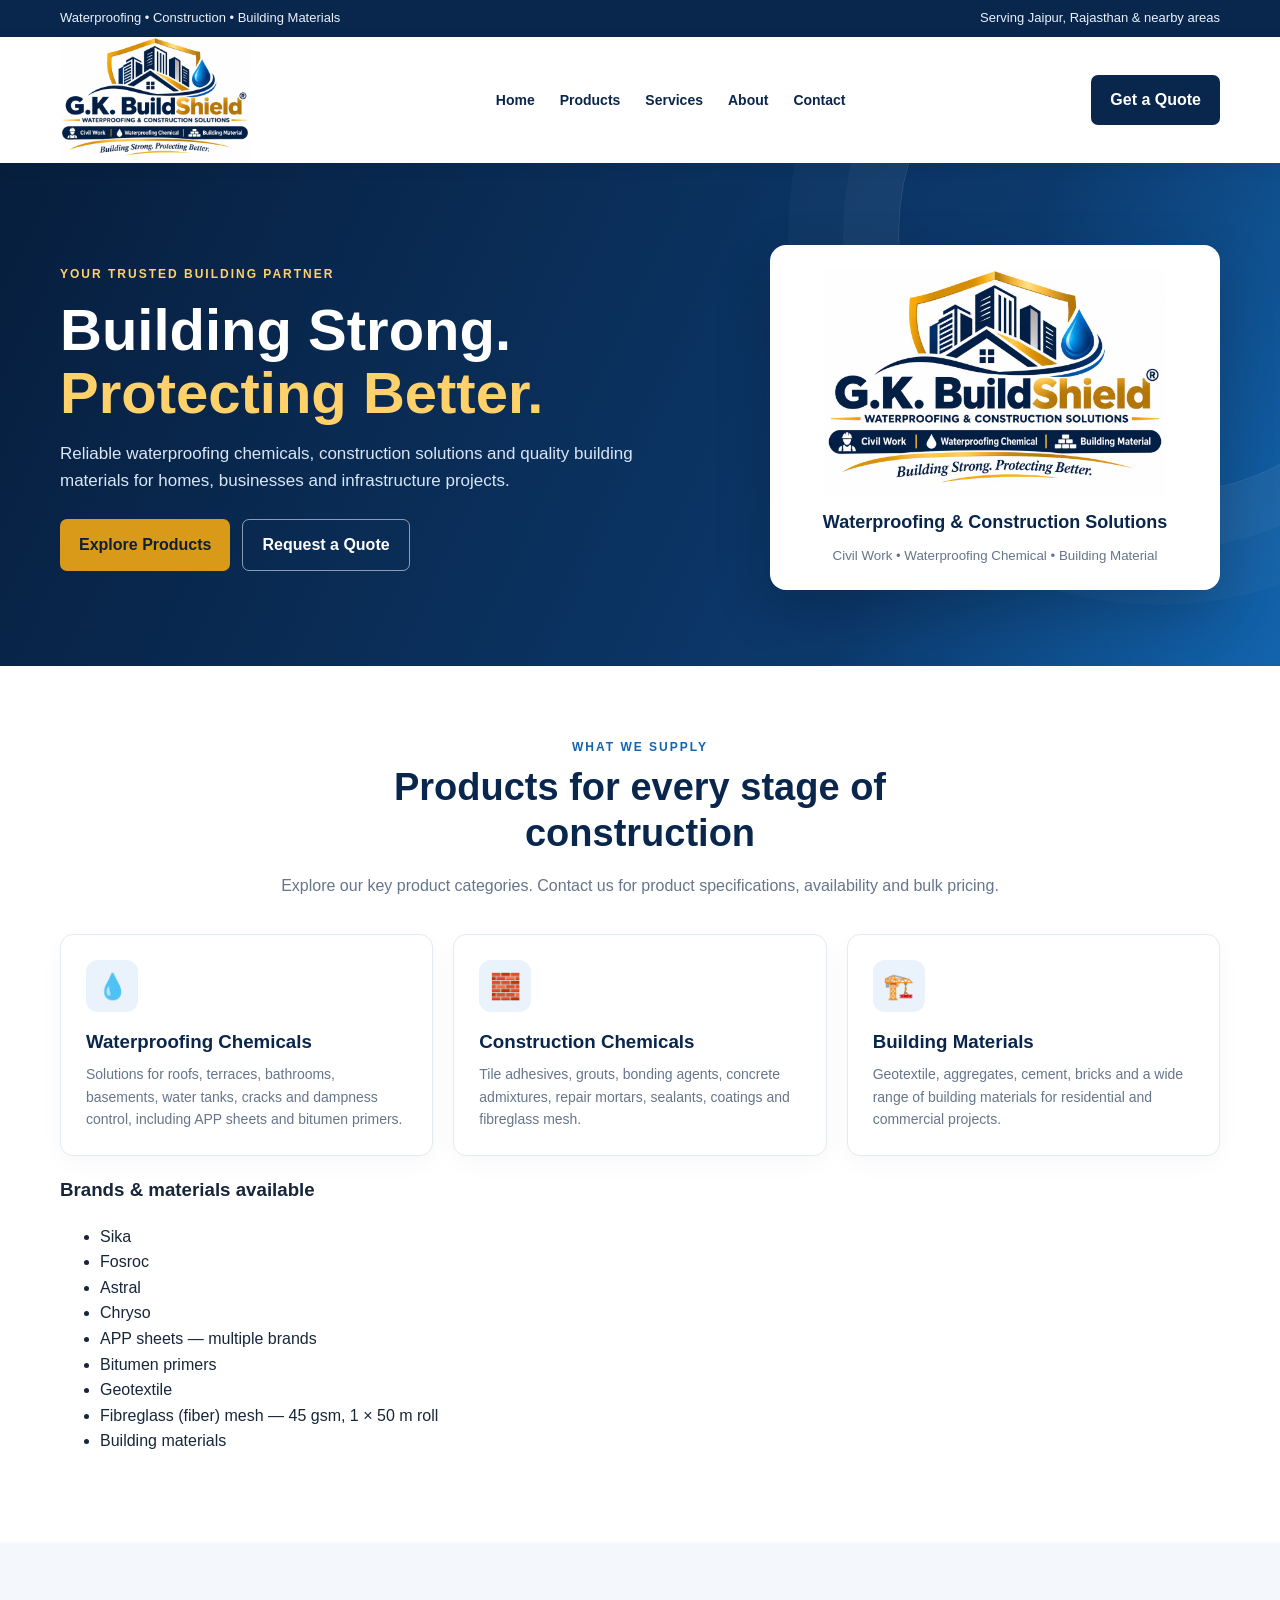
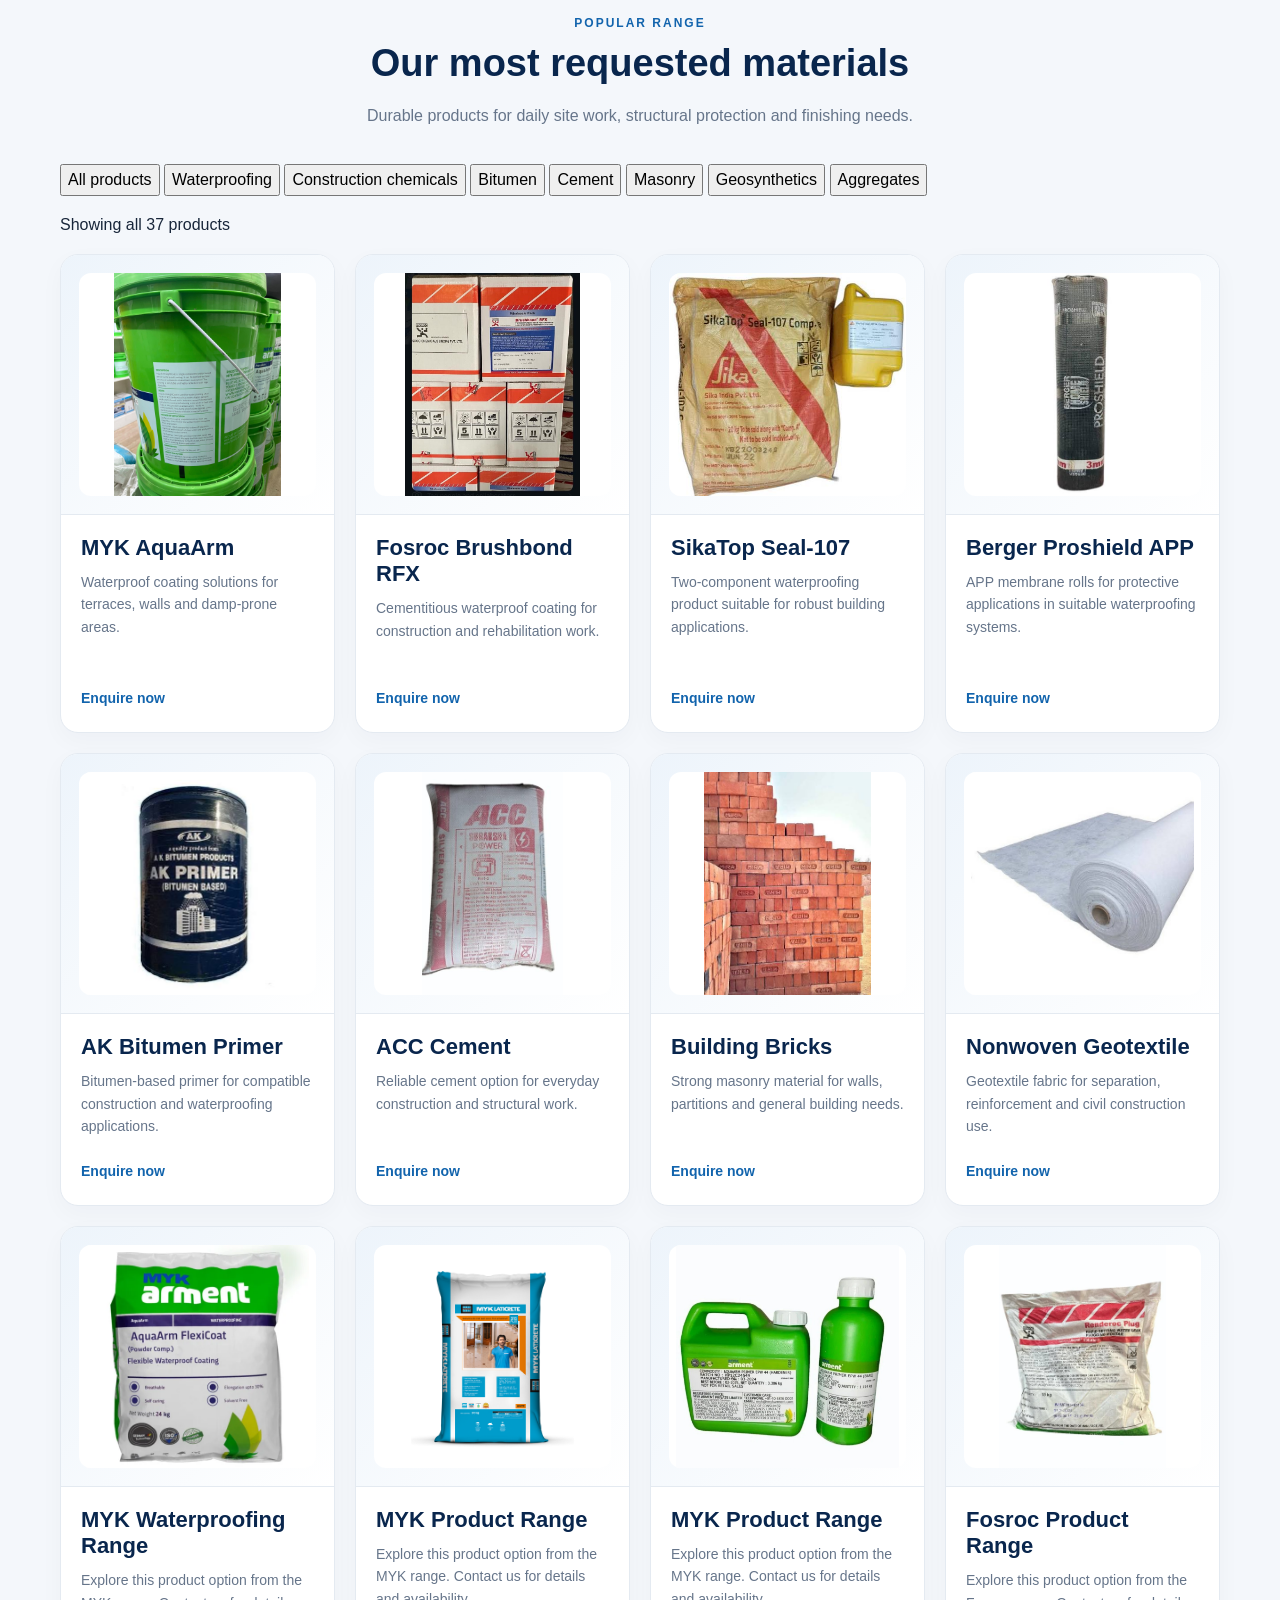
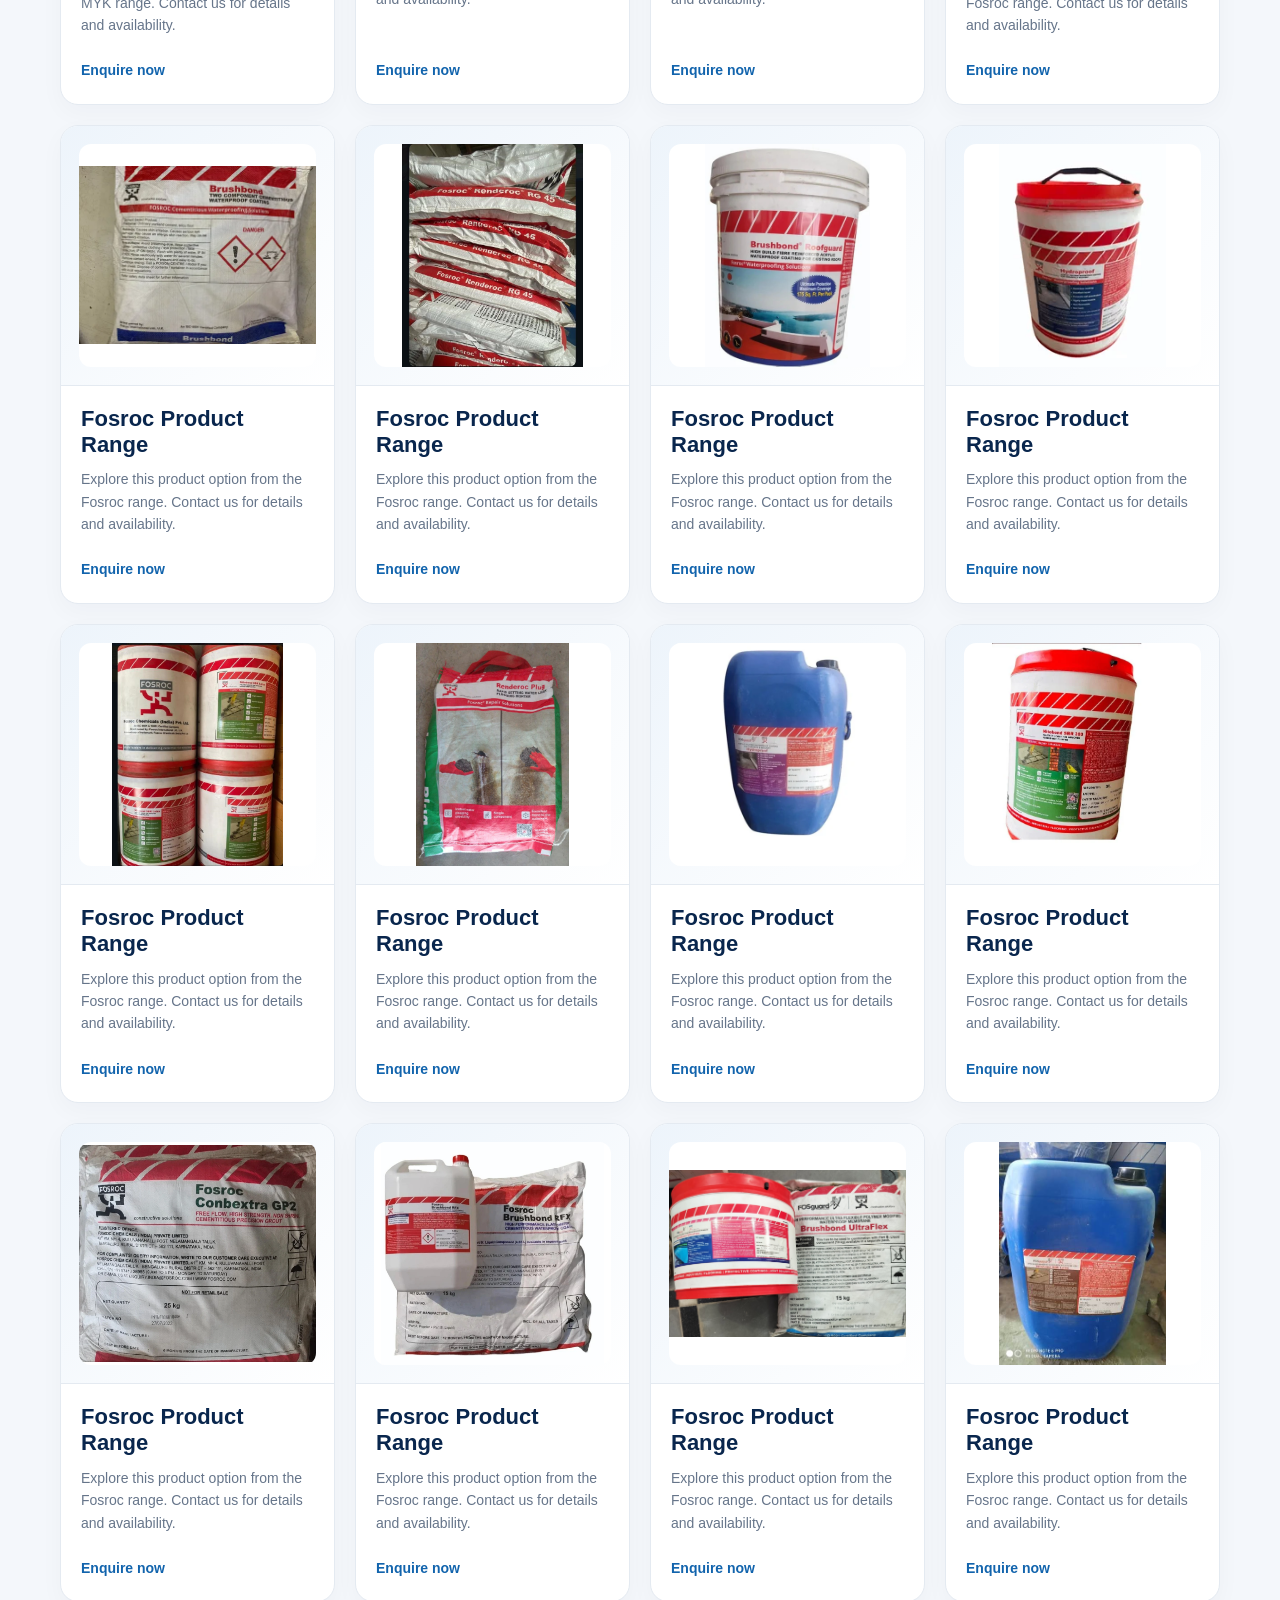
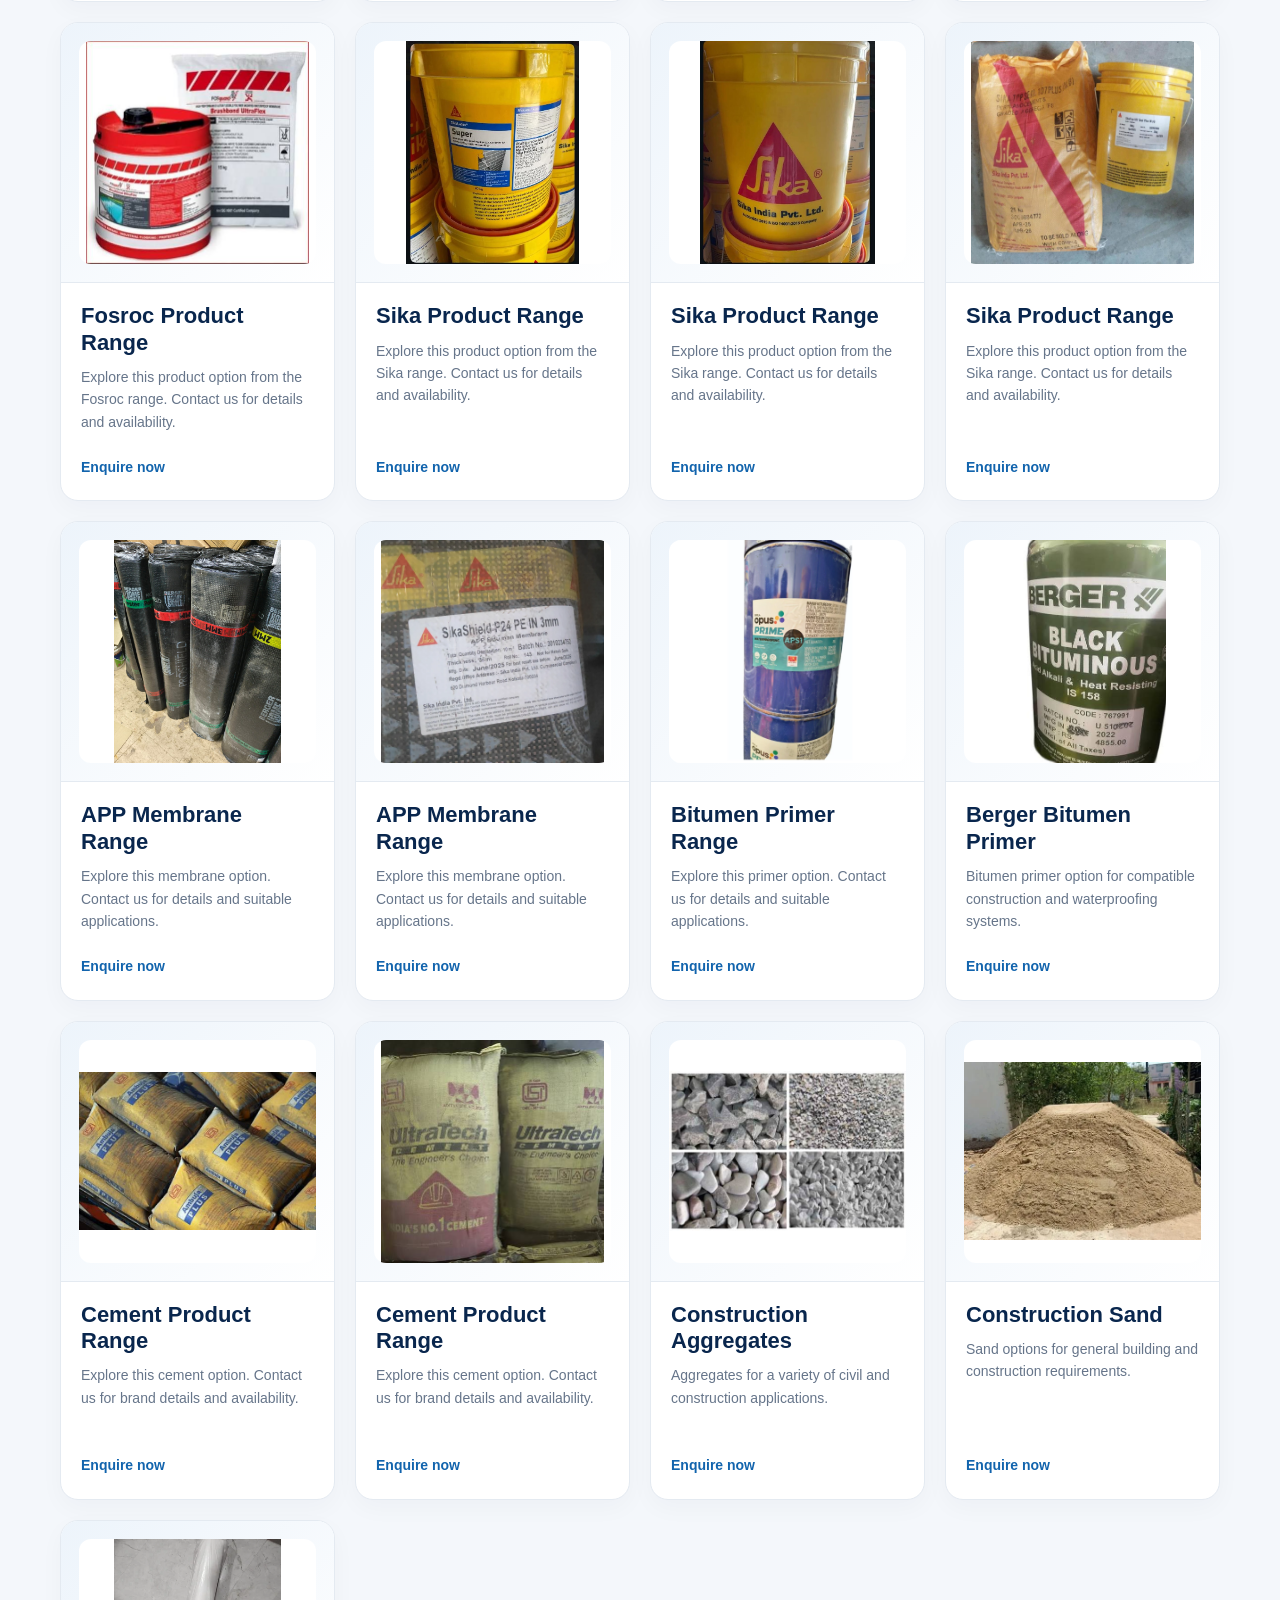
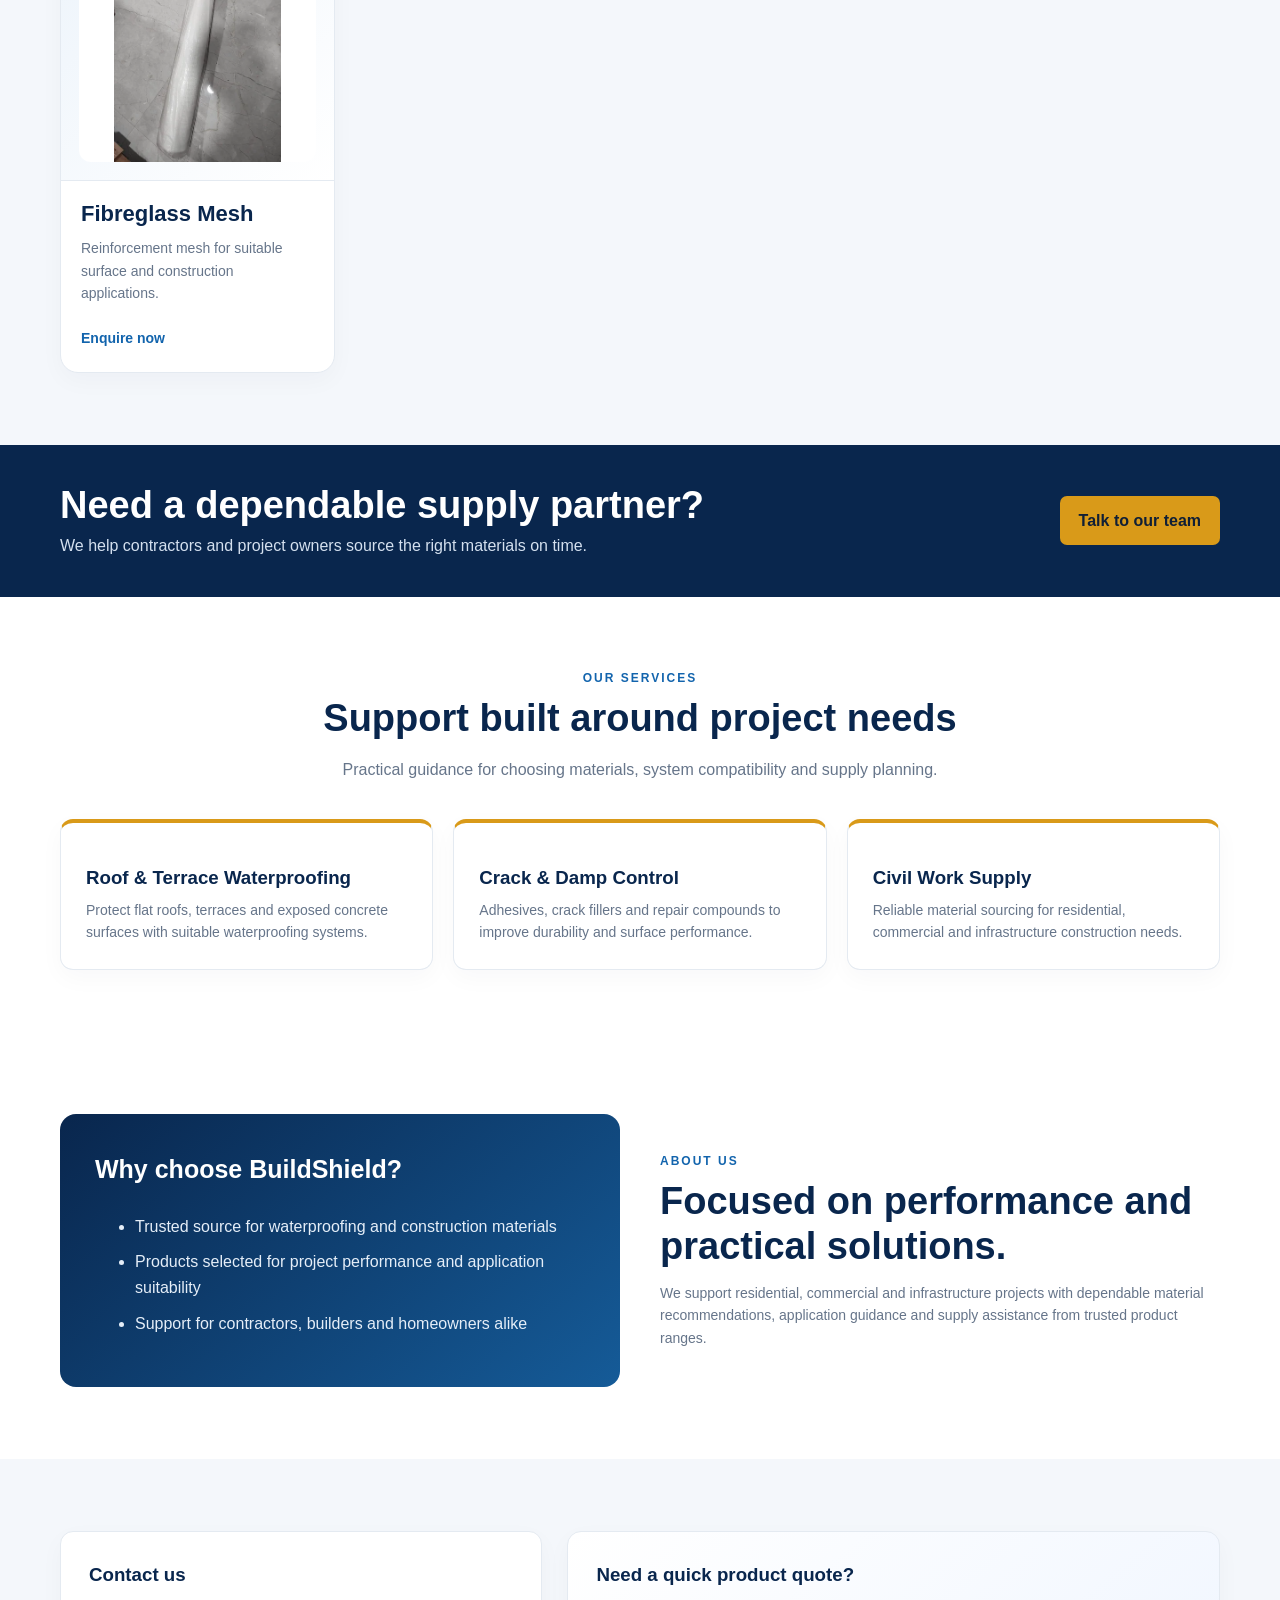
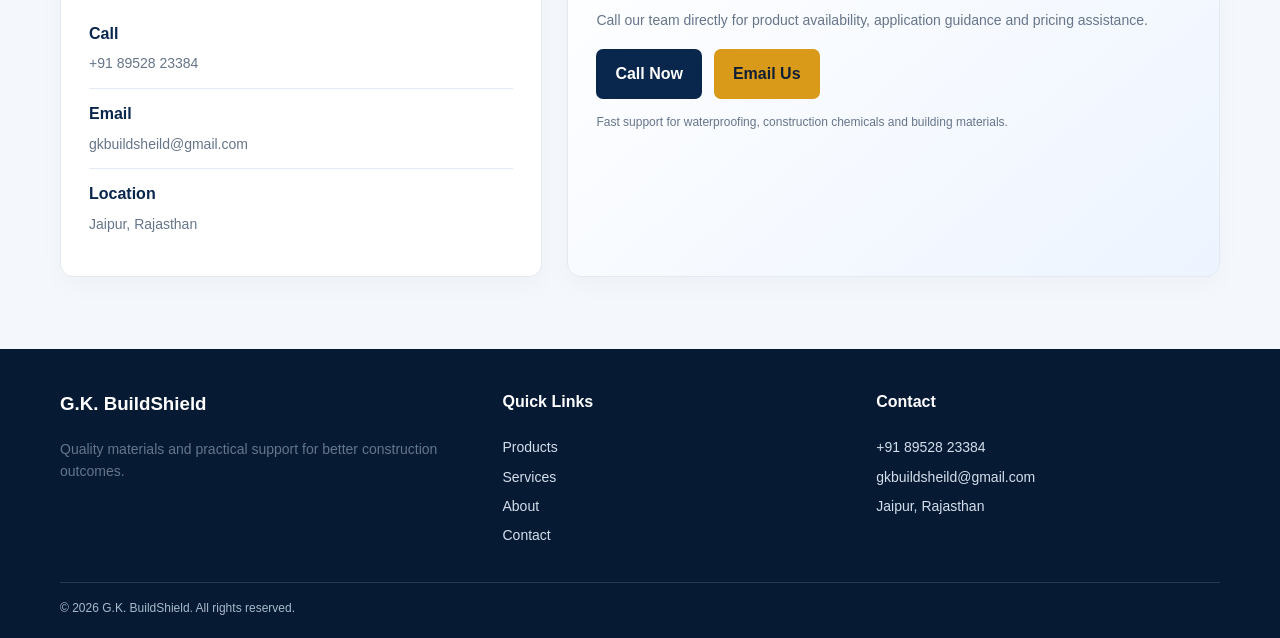
==== commit e6d82dc5: "Update print statement from 'Hello' to 'Goodbye'" ====
--- a/index.html
+++ b/index.html
@@ -31,7 +31,7 @@
           <a href="#contact">Contact</a>
         </nav>
         <a class="btn dark" href="#contact">Get a Quote</a>
-     
+        <span class="mobile" aria-hidden="true">☰</span>
       </div>
     </header>
 
@@ -74,18 +74,33 @@
             <article class="tile">
               <div class="ico">💧</div>
               <h3>Waterproofing Chemicals</h3>
-              <p>Solutions for roofs, terraces, bathrooms, basements, water tanks, cracks and dampness control.</p>
+              <p>Solutions for roofs, terraces, bathrooms, basements, water tanks, cracks and dampness control, including APP sheets and bitumen primers.</p>
             </article>
             <article class="tile">
               <div class="ico">🧱</div>
               <h3>Construction Chemicals</h3>
-              <p>Tile adhesives, grouts, bonding agents, concrete admixtures, repair mortars, sealants and coatings.</p>
+              <p>Tile adhesives, grouts, bonding agents, concrete admixtures, repair mortars, sealants, coatings and fibreglass mesh.</p>
             </article>
             <article class="tile">
               <div class="ico">🏗️</div>
               <h3>Building Materials</h3>
-              <p>Construction essentials and finishing materials for residential and commercial projects.</p>
-            </article>
+              <p>Geotextile, aggregates, cement, bricks and a wide range of building materials for residential and commercial projects.</p>
+            </article>
+          </div>
+
+          <div class="availability">
+            <h3>Brands &amp; materials available</h3>
+            <ul class="availability-list" aria-label="Available brands and materials">
+              <li>Sika</li>
+              <li>Fosroc</li>
+              <li>Astral</li>
+              <li>Chryso</li>
+              <li>APP sheets — multiple brands</li>
+              <li>Bitumen primers</li>
+              <li>Geotextile</li>
+              <li>Fibreglass (fiber) mesh — 45 gsm, 1 × 50 m roll</li>
+              <li>Building materials</li>
+            </ul>
           </div>
         </div>
       </section>
@@ -98,8 +113,20 @@
             <p>Durable products for daily site work, structural protection and finishing needs.</p>
           </div>
 
-          <div class="grid4">
-            <article class="product">
+          <div class="filter-bar" role="group" aria-label="Filter products by category">
+            <button class="filter-btn active" type="button" data-filter="all" aria-pressed="true">All products</button>
+            <button class="filter-btn" type="button" data-filter="waterproofing" aria-pressed="false">Waterproofing</button>
+            <button class="filter-btn" type="button" data-filter="construction" aria-pressed="false">Construction chemicals</button>
+            <button class="filter-btn" type="button" data-filter="bitumen" aria-pressed="false">Bitumen</button>
+            <button class="filter-btn" type="button" data-filter="cement" aria-pressed="false">Cement</button>
+            <button class="filter-btn" type="button" data-filter="masonry" aria-pressed="false">Masonry</button>
+            <button class="filter-btn" type="button" data-filter="geosynthetics" aria-pressed="false">Geosynthetics</button>
+            <button class="filter-btn" type="button" data-filter="aggregates" aria-pressed="false">Aggregates</button>
+          </div>
+          <p class="product-results" aria-live="polite"></p>
+
+          <div class="grid4 product-grid">
+            <article class="product" data-category="waterproofing construction">
               <div class="product-art">
                 <img src="images/Myk/1.jpg" alt="MYK AquaArm waterproof coating product" loading="lazy" />
               </div>
@@ -110,7 +137,7 @@
               </div>
             </article>
 
-            <article class="product">
+            <article class="product" data-category="waterproofing construction">
               <div class="product-art">
                 <img src="images/fosroc/1.jpeg" alt="Fosroc Brushbond RFX waterproofing product" loading="lazy" />
               </div>
@@ -121,7 +148,7 @@
               </div>
             </article>
 
-            <article class="product">
+            <article class="product" data-category="waterproofing construction">
               <div class="product-art">
                 <img src="images/Sika/1.jpg" alt="SikaTop Seal-107 waterproofing system" loading="lazy" />
               </div>
@@ -132,7 +159,7 @@
               </div>
             </article>
 
-            <article class="product">
+            <article class="product" data-category="waterproofing geosynthetics">
               <div class="product-art">
                 <img src="images/APP SHEET/prosheild.jpg" alt="Berger Proshield APP membrane" loading="lazy" />
               </div>
@@ -143,7 +170,7 @@
               </div>
             </article>
 
-            <article class="product">
+            <article class="product" data-category="bitumen waterproofing">
               <div class="product-art">
                 <img src="images/bitumen primer/A.k bitumen.jpg" alt="AK Bitumen Primer" loading="lazy" />
               </div>
@@ -154,7 +181,7 @@
               </div>
             </article>
 
-            <article class="product">
+            <article class="product" data-category="cement">
               <div class="product-art">
                 <img src="images/cement/acc-cement-587.jpg" alt="ACC Cement" loading="lazy" />
               </div>
@@ -165,7 +192,7 @@
               </div>
             </article>
 
-            <article class="product">
+            <article class="product" data-category="masonry">
               <div class="product-art">
                 <img src="images/brick.jpg" alt="Building Bricks" loading="lazy" />
               </div>
@@ -176,7 +203,7 @@
               </div>
             </article>
 
-            <article class="product">
+            <article class="product" data-category="geosynthetics">
               <div class="product-art">
                 <img src="images/Nonwoven-Geotextile.jpg" alt="Nonwoven Geotextile" loading="lazy" />
               </div>
@@ -185,6 +212,129 @@
                 <p>Geotextile fabric for separation, reinforcement and civil construction use.</p>
                 <a href="#contact">Enquire now</a>
               </div>
+            </article>
+
+            <article class="product" data-category="waterproofing">
+              <div class="product-art"><img src="images/Myk/2.webp" alt="MYK product image 2" loading="lazy" /></div>
+              <div class="product-body"><h3>MYK Waterproofing Range</h3><p>Explore this product option from the MYK range. Contact us for details and availability.</p><a href="#contact">Enquire now</a></div>
+            </article>
+            <article class="product" data-category="waterproofing">
+              <div class="product-art"><img src="images/Myk/3.png" alt="MYK product image 3" loading="lazy" /></div>
+              <div class="product-body"><h3>MYK Product Range</h3><p>Explore this product option from the MYK range. Contact us for details and availability.</p><a href="#contact">Enquire now</a></div>
+            </article>
+            <article class="product" data-category="waterproofing">
+              <div class="product-art"><img src="images/Myk/4.jpg" alt="MYK product image 4" loading="lazy" /></div>
+              <div class="product-body"><h3>MYK Product Range</h3><p>Explore this product option from the MYK range. Contact us for details and availability.</p><a href="#contact">Enquire now</a></div>
+            </article>
+
+            <article class="product" data-category="construction waterproofing">
+              <div class="product-art"><img src="images/fosroc/2.jpg" alt="Fosroc product image 2" loading="lazy" /></div>
+              <div class="product-body"><h3>Fosroc Product Range</h3><p>Explore this product option from the Fosroc range. Contact us for details and availability.</p><a href="#contact">Enquire now</a></div>
+            </article>
+            <article class="product" data-category="construction waterproofing">
+              <div class="product-art"><img src="images/fosroc/3.webp" alt="Fosroc product image 3" loading="lazy" /></div>
+              <div class="product-body"><h3>Fosroc Product Range</h3><p>Explore this product option from the Fosroc range. Contact us for details and availability.</p><a href="#contact">Enquire now</a></div>
+            </article>
+            <article class="product" data-category="construction waterproofing">
+              <div class="product-art"><img src="images/fosroc/4.jpeg" alt="Fosroc product image 4" loading="lazy" /></div>
+              <div class="product-body"><h3>Fosroc Product Range</h3><p>Explore this product option from the Fosroc range. Contact us for details and availability.</p><a href="#contact">Enquire now</a></div>
+            </article>
+            <article class="product" data-category="construction waterproofing">
+              <div class="product-art"><img src="images/fosroc/5.jpg" alt="Fosroc product image 5" loading="lazy" /></div>
+              <div class="product-body"><h3>Fosroc Product Range</h3><p>Explore this product option from the Fosroc range. Contact us for details and availability.</p><a href="#contact">Enquire now</a></div>
+            </article>
+            <article class="product" data-category="construction waterproofing">
+              <div class="product-art"><img src="images/fosroc/6.webp" alt="Fosroc product image 6" loading="lazy" /></div>
+              <div class="product-body"><h3>Fosroc Product Range</h3><p>Explore this product option from the Fosroc range. Contact us for details and availability.</p><a href="#contact">Enquire now</a></div>
+            </article>
+            <article class="product" data-category="construction waterproofing">
+              <div class="product-art"><img src="images/fosroc/7.jpeg" alt="Fosroc product image 7" loading="lazy" /></div>
+              <div class="product-body"><h3>Fosroc Product Range</h3><p>Explore this product option from the Fosroc range. Contact us for details and availability.</p><a href="#contact">Enquire now</a></div>
+            </article>
+            <article class="product" data-category="construction waterproofing">
+              <div class="product-art"><img src="images/fosroc/8.jpg" alt="Fosroc product image 8" loading="lazy" /></div>
+              <div class="product-body"><h3>Fosroc Product Range</h3><p>Explore this product option from the Fosroc range. Contact us for details and availability.</p><a href="#contact">Enquire now</a></div>
+            </article>
+            <article class="product" data-category="construction waterproofing">
+              <div class="product-art"><img src="images/fosroc/9.webp" alt="Fosroc product image 9" loading="lazy" /></div>
+              <div class="product-body"><h3>Fosroc Product Range</h3><p>Explore this product option from the Fosroc range. Contact us for details and availability.</p><a href="#contact">Enquire now</a></div>
+            </article>
+            <article class="product" data-category="construction waterproofing">
+              <div class="product-art"><img src="images/fosroc/10.jpg" alt="Fosroc product image 10" loading="lazy" /></div>
+              <div class="product-body"><h3>Fosroc Product Range</h3><p>Explore this product option from the Fosroc range. Contact us for details and availability.</p><a href="#contact">Enquire now</a></div>
+            </article>
+            <article class="product" data-category="construction waterproofing">
+              <div class="product-art"><img src="images/fosroc/11.webp" alt="Fosroc product image 11" loading="lazy" /></div>
+              <div class="product-body"><h3>Fosroc Product Range</h3><p>Explore this product option from the Fosroc range. Contact us for details and availability.</p><a href="#contact">Enquire now</a></div>
+            </article>
+            <article class="product" data-category="construction waterproofing">
+              <div class="product-art"><img src="images/fosroc/12.jpg" alt="Fosroc product image 12" loading="lazy" /></div>
+              <div class="product-body"><h3>Fosroc Product Range</h3><p>Explore this product option from the Fosroc range. Contact us for details and availability.</p><a href="#contact">Enquire now</a></div>
+            </article>
+            <article class="product" data-category="construction waterproofing">
+              <div class="product-art"><img src="images/fosroc/13.jpg" alt="Fosroc product image 13" loading="lazy" /></div>
+              <div class="product-body"><h3>Fosroc Product Range</h3><p>Explore this product option from the Fosroc range. Contact us for details and availability.</p><a href="#contact">Enquire now</a></div>
+            </article>
+            <article class="product" data-category="construction waterproofing">
+              <div class="product-art"><img src="images/fosroc/14.jpg" alt="Fosroc product image 14" loading="lazy" /></div>
+              <div class="product-body"><h3>Fosroc Product Range</h3><p>Explore this product option from the Fosroc range. Contact us for details and availability.</p><a href="#contact">Enquire now</a></div>
+            </article>
+            <article class="product" data-category="construction waterproofing">
+              <div class="product-art"><img src="images/fosroc/15.jpg" alt="Fosroc product image 15" loading="lazy" /></div>
+              <div class="product-body"><h3>Fosroc Product Range</h3><p>Explore this product option from the Fosroc range. Contact us for details and availability.</p><a href="#contact">Enquire now</a></div>
+            </article>
+
+            <article class="product" data-category="waterproofing construction">
+              <div class="product-art"><img src="images/Sika/2.jpeg" alt="Sika product image 2" loading="lazy" /></div>
+              <div class="product-body"><h3>Sika Product Range</h3><p>Explore this product option from the Sika range. Contact us for details and availability.</p><a href="#contact">Enquire now</a></div>
+            </article>
+            <article class="product" data-category="waterproofing construction">
+              <div class="product-art"><img src="images/Sika/3.jpeg" alt="Sika product image 3" loading="lazy" /></div>
+              <div class="product-body"><h3>Sika Product Range</h3><p>Explore this product option from the Sika range. Contact us for details and availability.</p><a href="#contact">Enquire now</a></div>
+            </article>
+            <article class="product" data-category="waterproofing construction">
+              <div class="product-art"><img src="images/Sika/4.jpeg" alt="Sika product image 4" loading="lazy" /></div>
+              <div class="product-body"><h3>Sika Product Range</h3><p>Explore this product option from the Sika range. Contact us for details and availability.</p><a href="#contact">Enquire now</a></div>
+            </article>
+
+            <article class="product" data-category="waterproofing geosynthetics">
+              <div class="product-art"><img src="images/APP SHEET/1.jpeg" alt="APP waterproofing membrane product image 1" loading="lazy" /></div>
+              <div class="product-body"><h3>APP Membrane Range</h3><p>Explore this membrane option. Contact us for details and suitable applications.</p><a href="#contact">Enquire now</a></div>
+            </article>
+            <article class="product" data-category="waterproofing geosynthetics">
+              <div class="product-art"><img src="images/APP SHEET/2.webp" alt="APP waterproofing membrane product image 2" loading="lazy" /></div>
+              <div class="product-body"><h3>APP Membrane Range</h3><p>Explore this membrane option. Contact us for details and suitable applications.</p><a href="#contact">Enquire now</a></div>
+            </article>
+
+            <article class="product" data-category="bitumen waterproofing">
+              <div class="product-art"><img src="images/bitumen primer/3.png" alt="Bitumen primer product image" loading="lazy" /></div>
+              <div class="product-body"><h3>Bitumen Primer Range</h3><p>Explore this primer option. Contact us for details and suitable applications.</p><a href="#contact">Enquire now</a></div>
+            </article>
+            <article class="product" data-category="bitumen waterproofing">
+              <div class="product-art"><img src="images/bitumen primer/berger.jpg" alt="Berger bitumen primer product" loading="lazy" /></div>
+              <div class="product-body"><h3>Berger Bitumen Primer</h3><p>Bitumen primer option for compatible construction and waterproofing systems.</p><a href="#contact">Enquire now</a></div>
+            </article>
+
+            <article class="product" data-category="cement">
+              <div class="product-art"><img src="images/cement/image.jpg" alt="Cement product image" loading="lazy" /></div>
+              <div class="product-body"><h3>Cement Product Range</h3><p>Explore this cement option. Contact us for brand details and availability.</p><a href="#contact">Enquire now</a></div>
+            </article>
+            <article class="product" data-category="cement">
+              <div class="product-art"><img src="images/cement/images.jpg" alt="Cement product image" loading="lazy" /></div>
+              <div class="product-body"><h3>Cement Product Range</h3><p>Explore this cement option. Contact us for brand details and availability.</p><a href="#contact">Enquire now</a></div>
+            </article>
+
+            <article class="product" data-category="aggregates">
+              <div class="product-art"><img src="images/Aggregates.jpg" alt="Construction aggregates" loading="lazy" /></div>
+              <div class="product-body"><h3>Construction Aggregates</h3><p>Aggregates for a variety of civil and construction applications.</p><a href="#contact">Enquire now</a></div>
+            </article>
+            <article class="product" data-category="aggregates">
+              <div class="product-art"><img src="images/sand.webp" alt="Construction sand" loading="lazy" /></div>
+              <div class="product-body"><h3>Construction Sand</h3><p>Sand options for general building and construction requirements.</p><a href="#contact">Enquire now</a></div>
+            </article>
+            <article class="product" data-category="construction geosynthetics">
+              <div class="product-art"><img src="images/fibreglass-mesh.webp" alt="Fibreglass reinforcement mesh" loading="lazy" /></div>
+              <div class="product-body"><h3>Fibreglass Mesh</h3><p>Reinforcement mesh for suitable surface and construction applications.</p><a href="#contact">Enquire now</a></div>
             </article>
           </div>
         </div>
@@ -294,7 +444,7 @@
         <div>
           <h4>Contact</h4>
           <a href="tel:+918952823384">+91 89528 23384</a>
-          <a href="mailto:hello@buildshieldmaterials.com">hello@buildshieldmaterials.com</a>
+          <a href="mailto:hello@buildshieldmaterials.com">gkbuildsheild@gmail.com</a>
           <a href="#">Jaipur, Rajasthan</a>
         </div>
       </div>
@@ -303,6 +453,34 @@
 
     <script>
       document.getElementById('year').textContent = new Date().getFullYear();
+
+      const filterButtons = document.querySelectorAll('.filter-btn');
+      const productCards = document.querySelectorAll('.product');
+      const productResults = document.querySelector('.product-results');
+
+      productResults.textContent = `Showing all ${productCards.length} products`;
+
+      filterButtons.forEach((button) => {
+        button.addEventListener('click', () => {
+          const filter = button.dataset.filter;
+          let visibleCount = 0;
+
+          filterButtons.forEach((btn) => {
+            const isActive = btn === button;
+            btn.classList.toggle('active', isActive);
+            btn.setAttribute('aria-pressed', String(isActive));
+          });
+
+          productCards.forEach((card) => {
+            const categories = (card.dataset.category || '').split(' ');
+            const matches = filter === 'all' || categories.includes(filter);
+            card.classList.toggle('hidden', !matches);
+            if (matches) visibleCount += 1;
+          });
+
+          productResults.textContent = `Showing ${visibleCount} ${visibleCount === 1 ? 'product' : 'products'}`;
+        });
+      });
     </script>
   </body>
 </html>
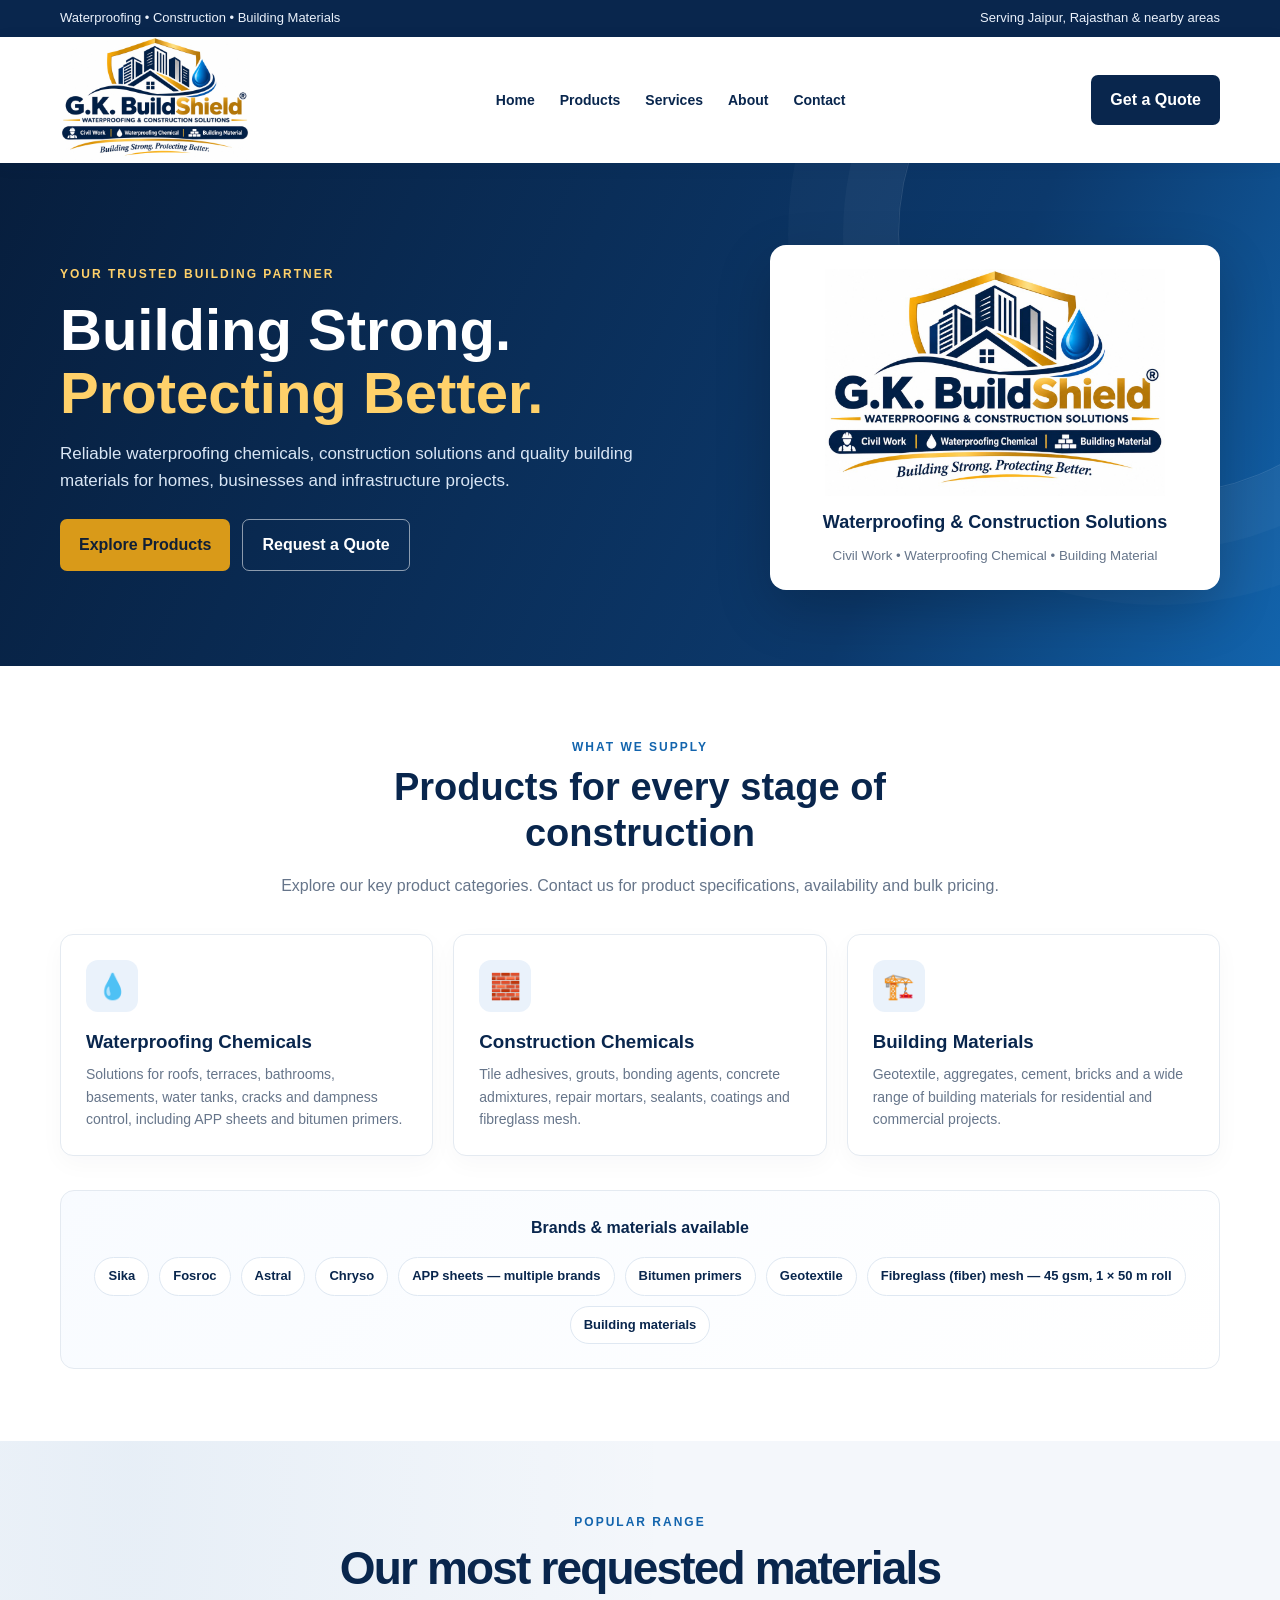
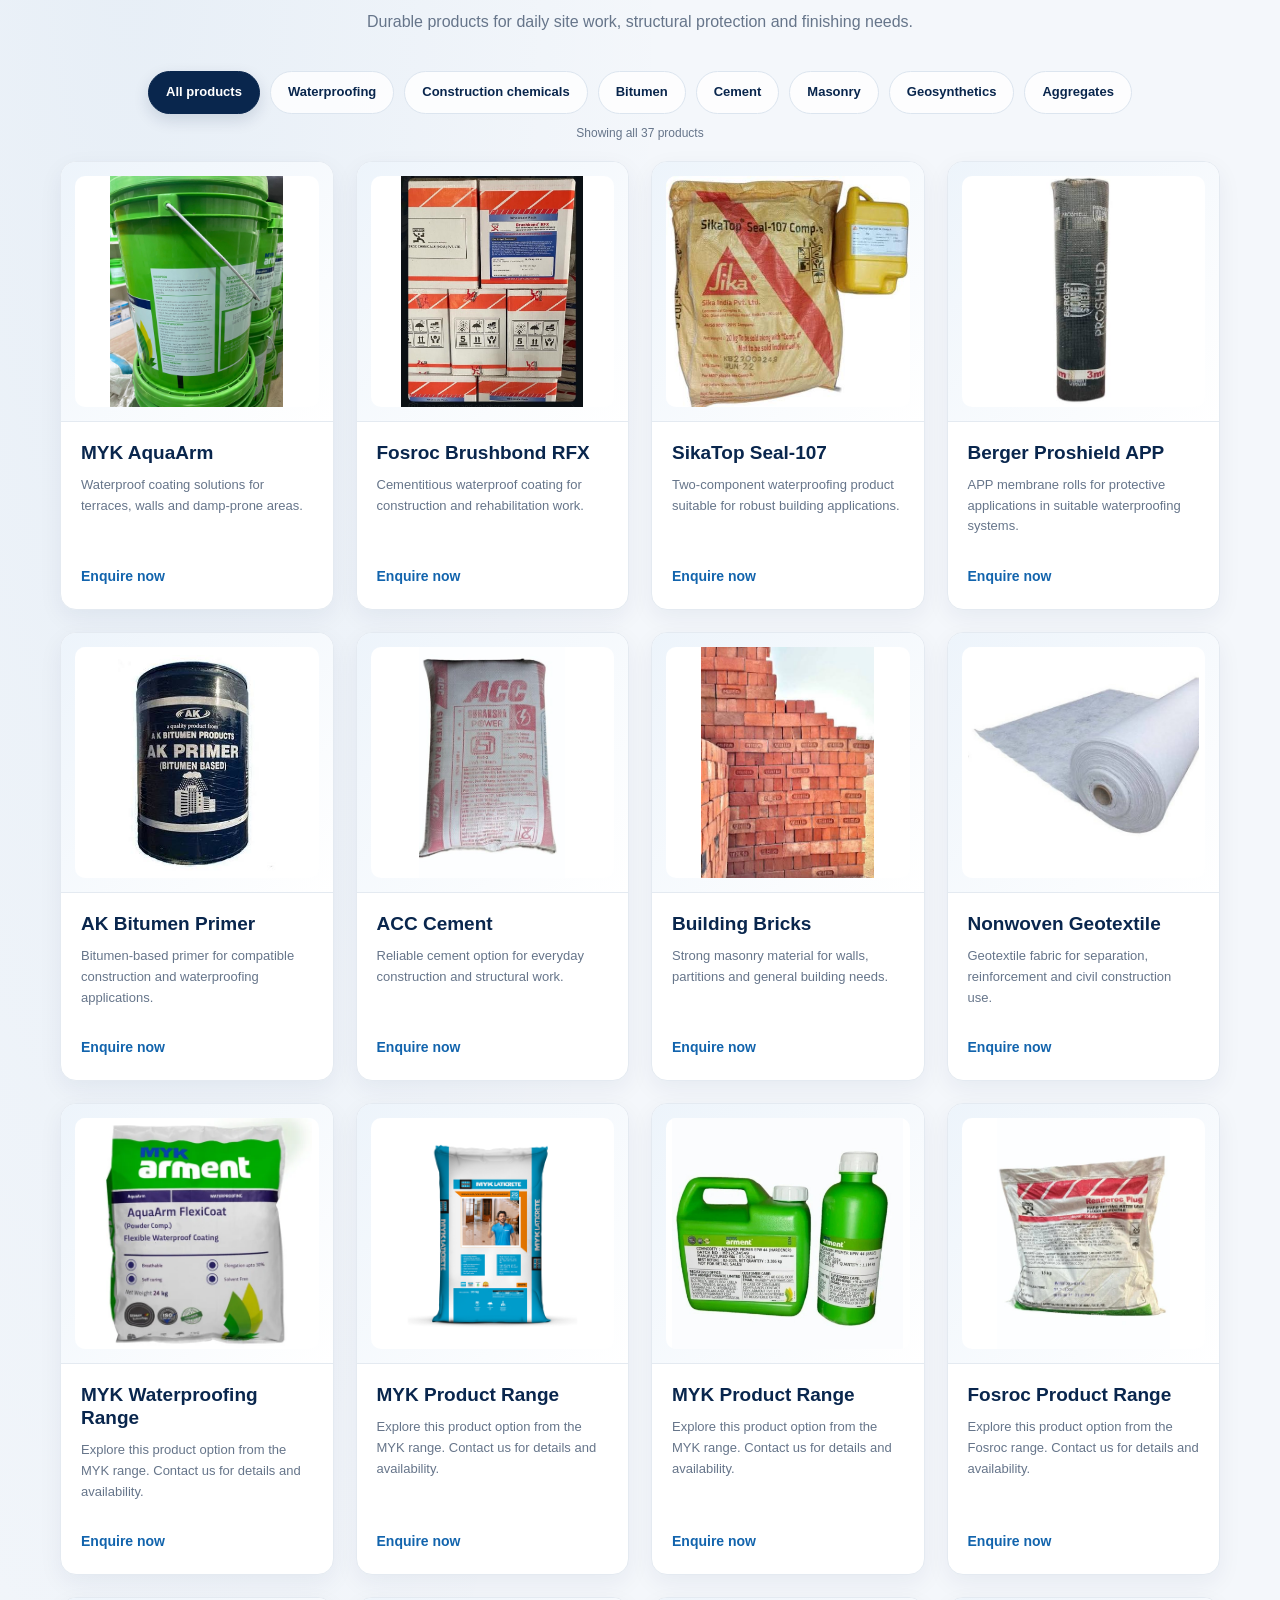
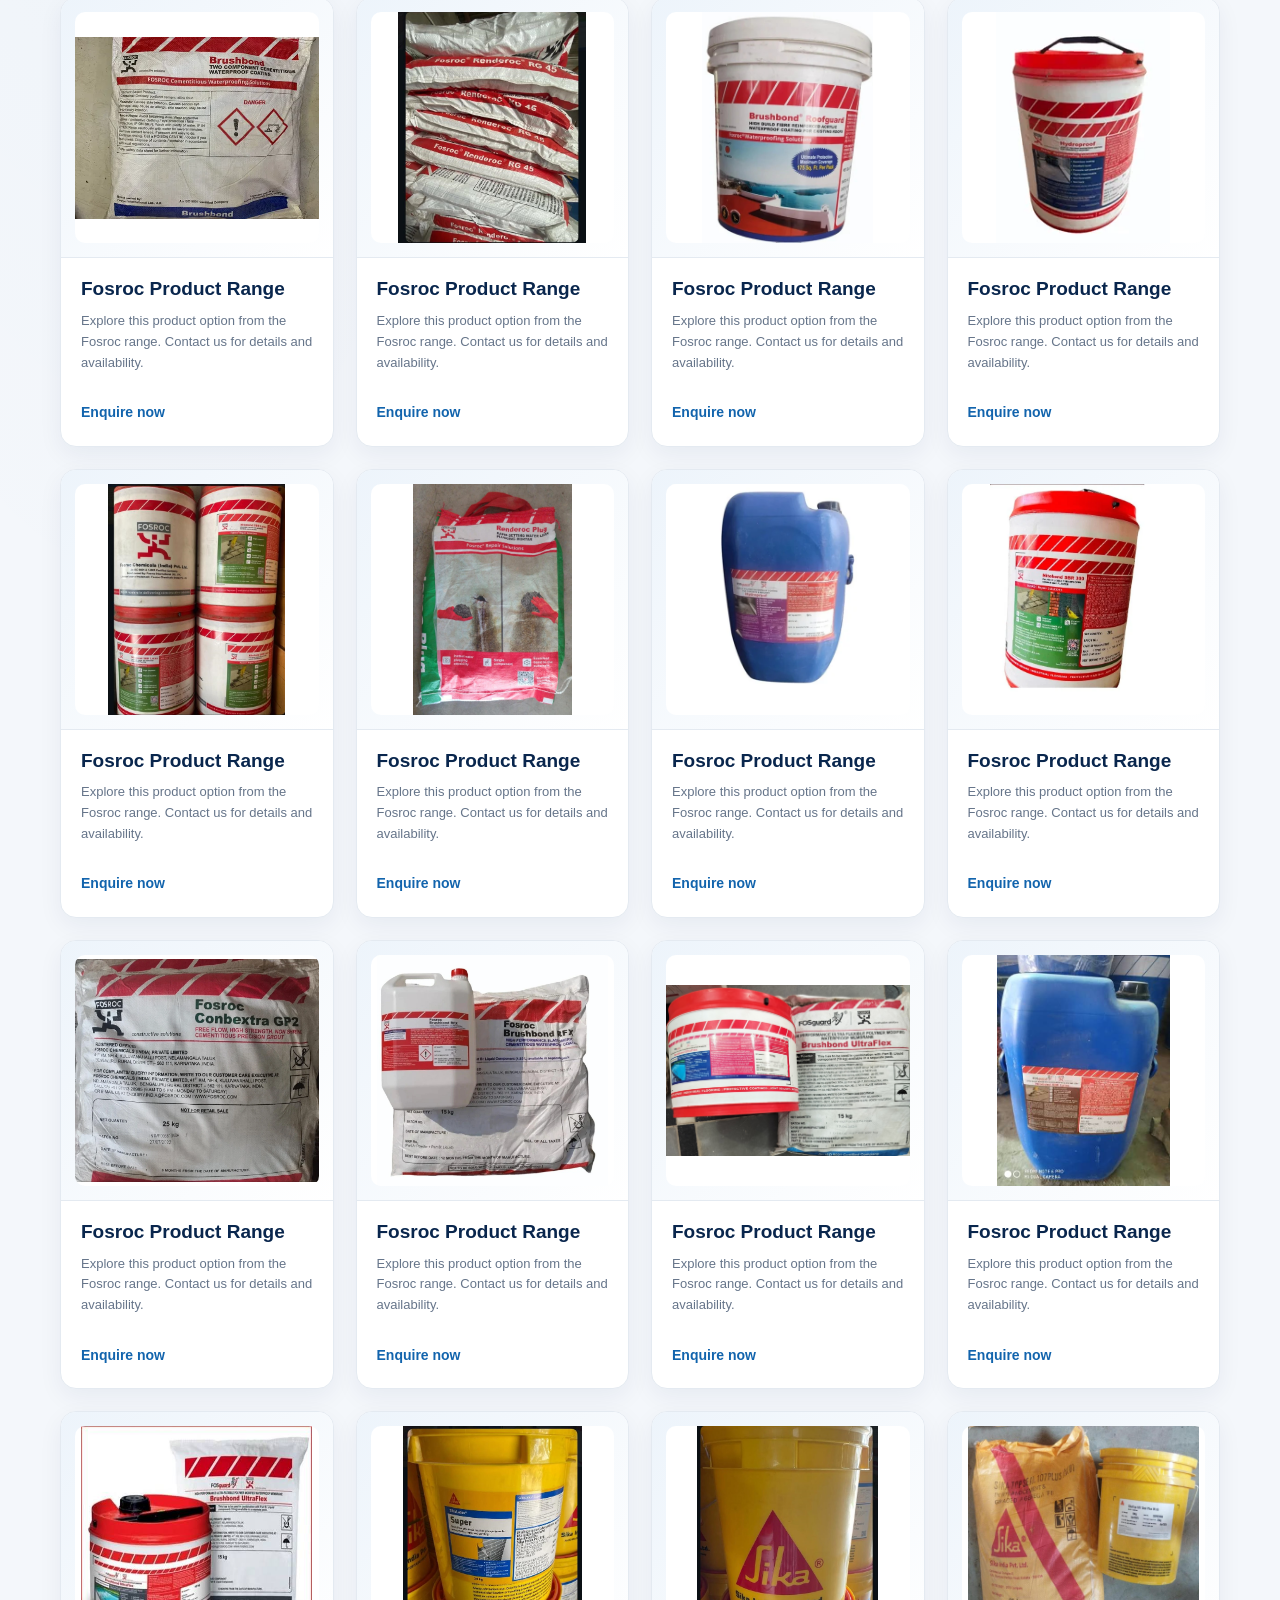
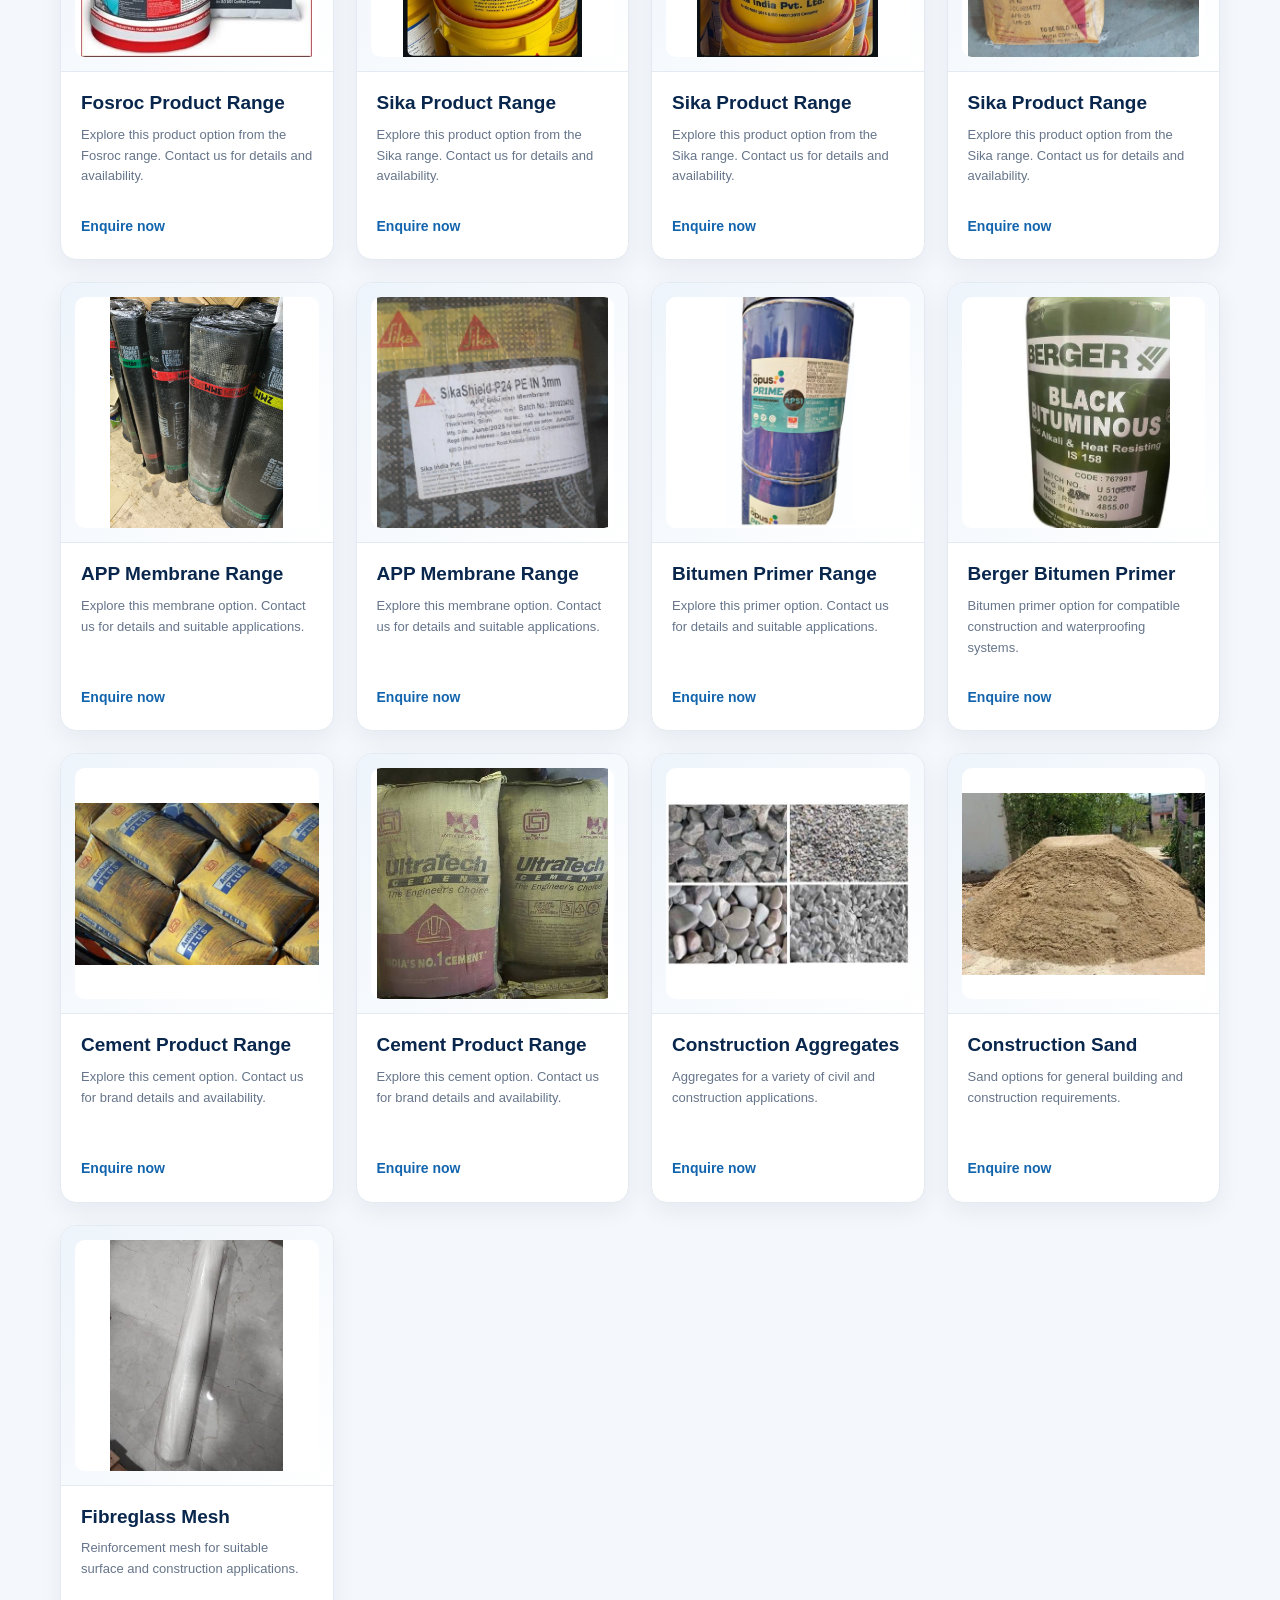
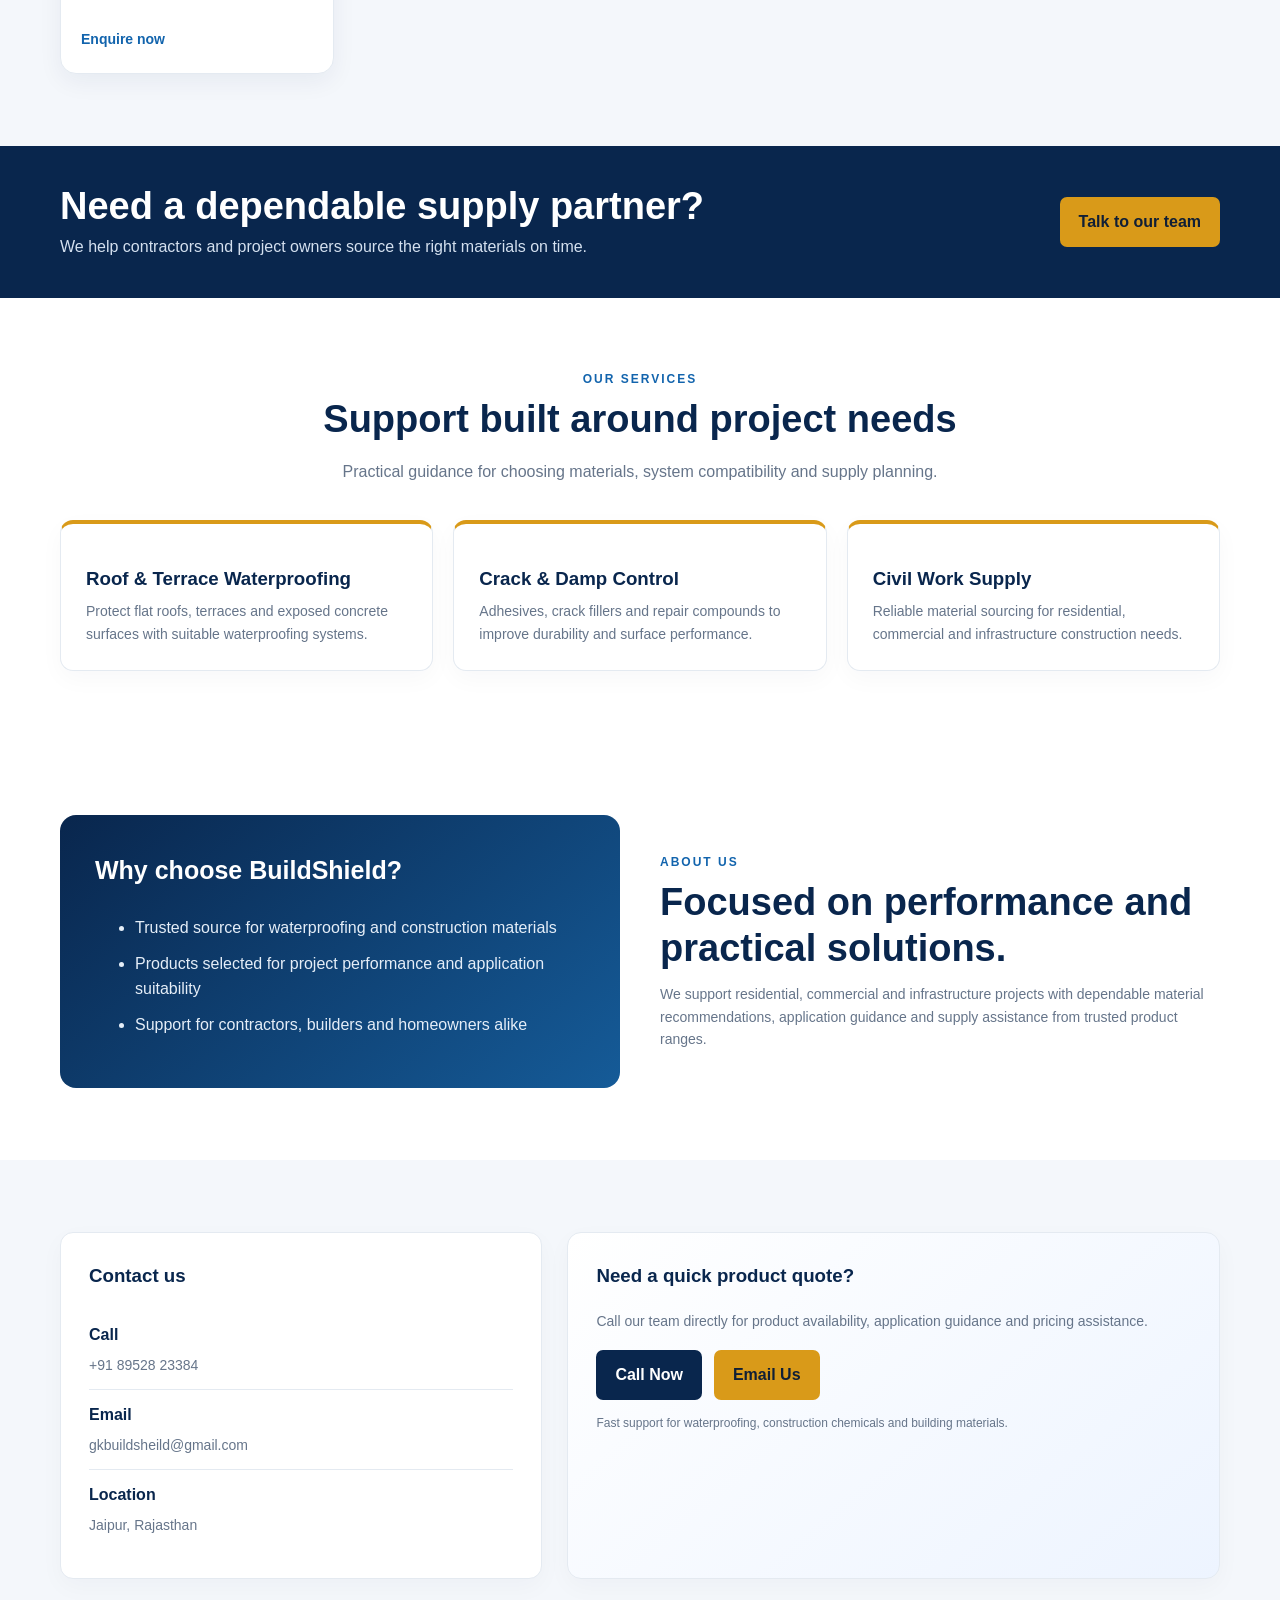
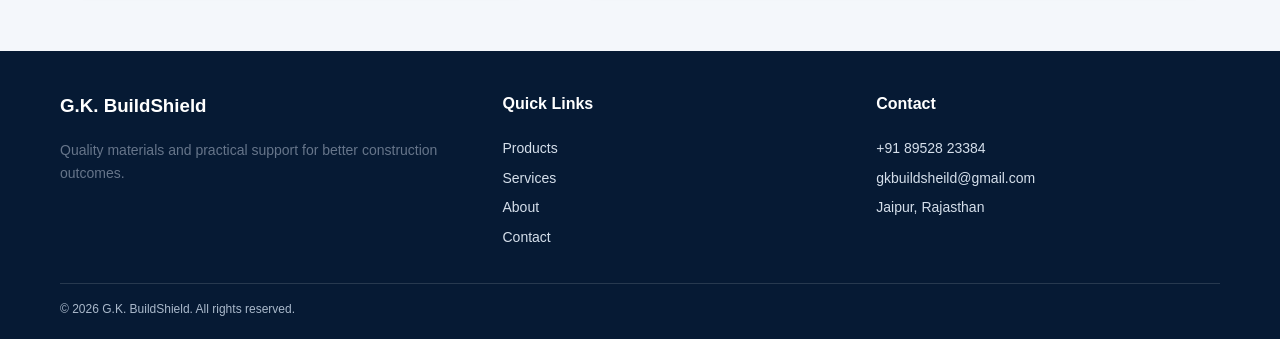
==== commit 1c06259d: "Update print statement from 'Hello' to 'Goodbye'" ====
--- a/index.html
+++ b/index.html
@@ -31,7 +31,6 @@
           <a href="#contact">Contact</a>
         </nav>
         <a class="btn dark" href="#contact">Get a Quote</a>
-        <span class="mobile" aria-hidden="true">☰</span>
       </div>
     </header>
 
--- a/css/style.css
+++ b/css/style.css
@@ -237,23 +237,6 @@
   margin: 8px 0 12px;
 }
 
-.section-head {
-  text-align: center;
-  max-width: 720px;
-  margin: 0 auto 36px;
-}
-
-.section-head .eyebrow {
-  color: var(--blue);
-}
-
-h2 {
-  font-size: clamp(28px, 3vw, 38px);
-  line-height: 1.2;
-  color: var(--navy);
-  margin: 8px 0 12px;
-}
-
 .section-head p,
 .muted {
   color: var(--muted);
@@ -320,8 +303,107 @@
   margin: 0;
 }
 
+.availability {
+  margin-top: 34px;
+  padding: 24px;
+  border: 1px solid var(--line);
+  border-radius: 14px;
+  background: linear-gradient(135deg, #f8fbff, #fff);
+}
+
+.availability h3 {
+  margin: 0 0 16px;
+  color: var(--navy);
+  font-size: 16px;
+  text-align: center;
+}
+
+.availability-list {
+  display: flex;
+  justify-content: center;
+  flex-wrap: wrap;
+  gap: 10px;
+  margin: 0;
+  padding: 0;
+  list-style: none;
+}
+
+.availability-list li {
+  padding: 8px 13px;
+  border: 1px solid #dfe8f2;
+  border-radius: 999px;
+  background: #fff;
+  color: var(--navy);
+  font-size: 13px;
+  font-weight: 700;
+}
+
 .products {
-  background: var(--light);
+  background:
+    radial-gradient(ellipse at 10% 0%, rgba(18, 100, 173, 0.06), transparent 34rem),
+    var(--light);
+  scroll-margin-top: 170px;
+}
+
+.products .section-head h2 {
+  font-size: clamp(32px, 4vw, 46px);
+  letter-spacing: -0.04em;
+}
+
+.products .section-head p {
+  max-width: 600px;
+  margin: 0 auto;
+  line-height: 1.7;
+}
+
+.filter-bar {
+  display: flex;
+  flex-wrap: wrap;
+  justify-content: center;
+  gap: 10px;
+  margin: 0 auto 10px;
+}
+
+.filter-btn {
+  border: 1px solid #dce5ef;
+  background: rgba(255, 255, 255, 0.82);
+  color: var(--navy);
+  border-radius: 999px;
+  padding: 10px 17px;
+  font-size: 13px;
+  font-weight: 700;
+  cursor: pointer;
+  transition: color 0.2s ease, background 0.2s ease, border-color 0.2s ease, box-shadow 0.2s ease, transform 0.2s ease;
+}
+
+.filter-btn:hover,
+.filter-btn.active {
+  background: var(--navy);
+  color: #fff;
+  border-color: var(--navy);
+  box-shadow: 0 6px 16px rgba(9, 38, 77, 0.14);
+}
+
+.filter-btn:hover {
+  transform: translateY(-2px);
+}
+
+.filter-btn:focus-visible,
+.product-body a:focus-visible {
+  outline: 3px solid rgba(217, 154, 25, 0.7);
+  outline-offset: 3px;
+}
+
+.product-results {
+  margin: 0 0 18px;
+  color: var(--muted);
+  text-align: center;
+  font-size: 12px;
+}
+
+.product-grid {
+  align-items: stretch;
+  gap: 22px;
 }
 
 .product {
@@ -329,23 +411,31 @@
   flex-direction: column;
   padding: 0;
   overflow: hidden;
-  border-radius: 18px;
-  transition: transform 0.2s ease, box-shadow 0.2s ease;
+  border-radius: 16px;
+  box-shadow: 0 8px 24px rgba(9, 38, 77, 0.06);
+  transition: transform 0.25s ease, box-shadow 0.25s ease, border-color 0.25s ease;
 }
 
 .product:hover {
-  transform: translateY(-4px);
-  box-shadow: 0 16px 28px rgba(9, 38, 77, 0.12);
+  transform: translateY(-6px);
+  border-color: rgba(18, 100, 173, 0.3);
+  box-shadow: 0 18px 34px rgba(9, 38, 77, 0.14);
+}
+
+.product.hidden {
+  display: none;
 }
 
 .product-art {
+  position: relative;
   height: 260px;
-  padding: 18px;
+  padding: 14px;
   background: linear-gradient(135deg, #edf4fb, #ffffff);
   display: flex;
   align-items: center;
   justify-content: center;
   border-bottom: 1px solid var(--line);
+  overflow: hidden;
 }
 
 .product-art img {
@@ -353,8 +443,13 @@
   height: 100%;
   object-fit: contain;
   display: block;
-  border-radius: 12px;
+  border-radius: 10px;
   background: #fff;
+  transition: transform 0.4s ease;
+}
+
+.product:hover .product-art img {
+  transform: scale(1.045);
 }
 
 .product-body {
@@ -366,7 +461,7 @@
 
 .product h3 {
   margin: 0 0 10px;
-  font-size: 22px;
+  font-size: 19px;
   line-height: 1.2;
 }
 
@@ -374,6 +469,7 @@
   flex: 1;
   min-height: 72px;
   line-height: 1.6;
+  font-size: 13px;
 }
 
 .product-body a {
@@ -383,6 +479,11 @@
   color: var(--blue);
   font-weight: 800;
   font-size: 14px;
+  transition: color 0.2s ease, gap 0.2s ease;
+}
+
+.product-body a:hover {
+  color: var(--gold);
 }
 
 .band {
@@ -567,6 +668,10 @@
     grid-template-columns: 1fr 1fr;
   }
 
+  .product-grid {
+    gap: 18px;
+  }
+
   .product-art {
     height: 220px;
   }
@@ -588,6 +693,23 @@
     grid-template-columns: 1fr;
   }
 
+  .filter-bar {
+    justify-content: flex-start;
+    flex-wrap: nowrap;
+    overflow-x: auto;
+    margin-right: -4%;
+    padding: 2px 4% 12px 0;
+    scrollbar-width: thin;
+  }
+
+  .filter-btn {
+    flex: 0 0 auto;
+  }
+
+  .product-art {
+    height: 250px;
+  }
+
   .brand img {
     width: 150px;
   }
@@ -614,4 +736,9 @@
   *, *::before, *::after {
     transition-duration: 0.01ms !important;
   }
-}
+
+  .product:hover,
+  .filter-btn:hover {
+    transform: none;
+  }
+}
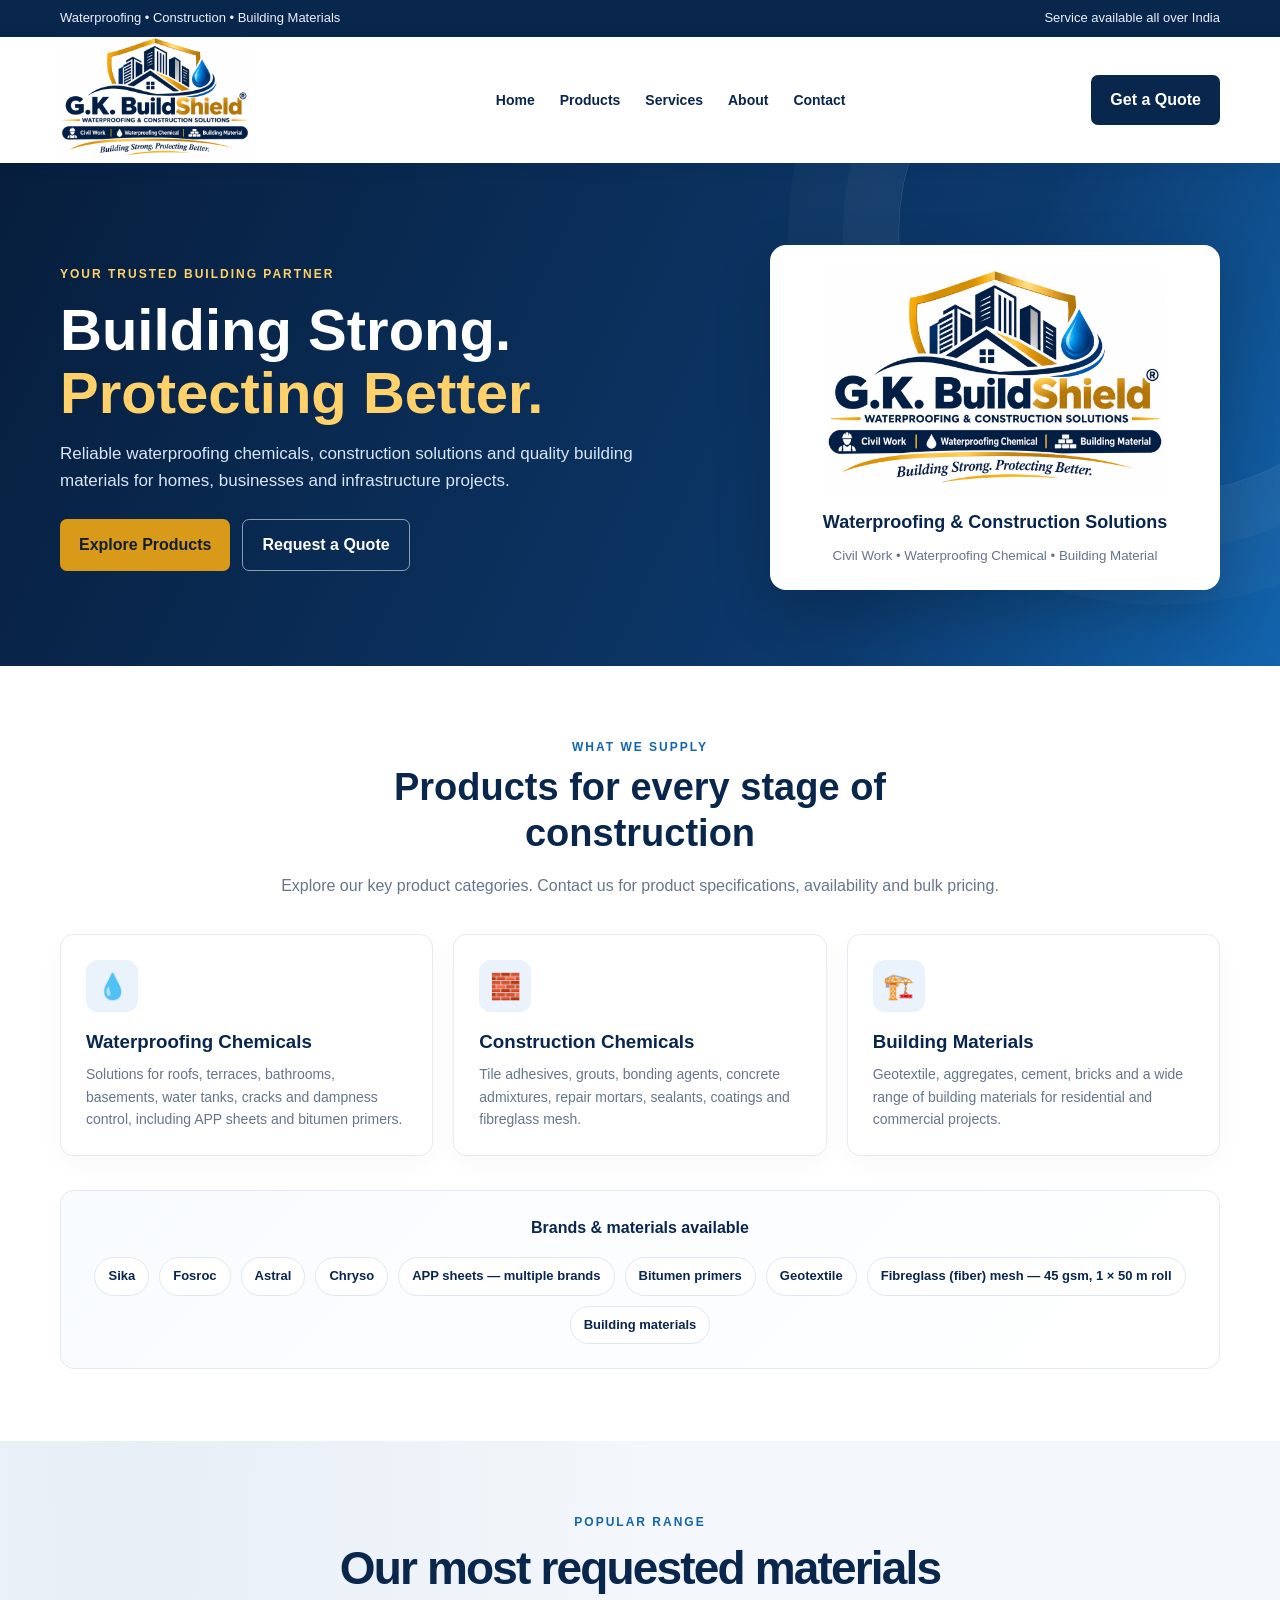
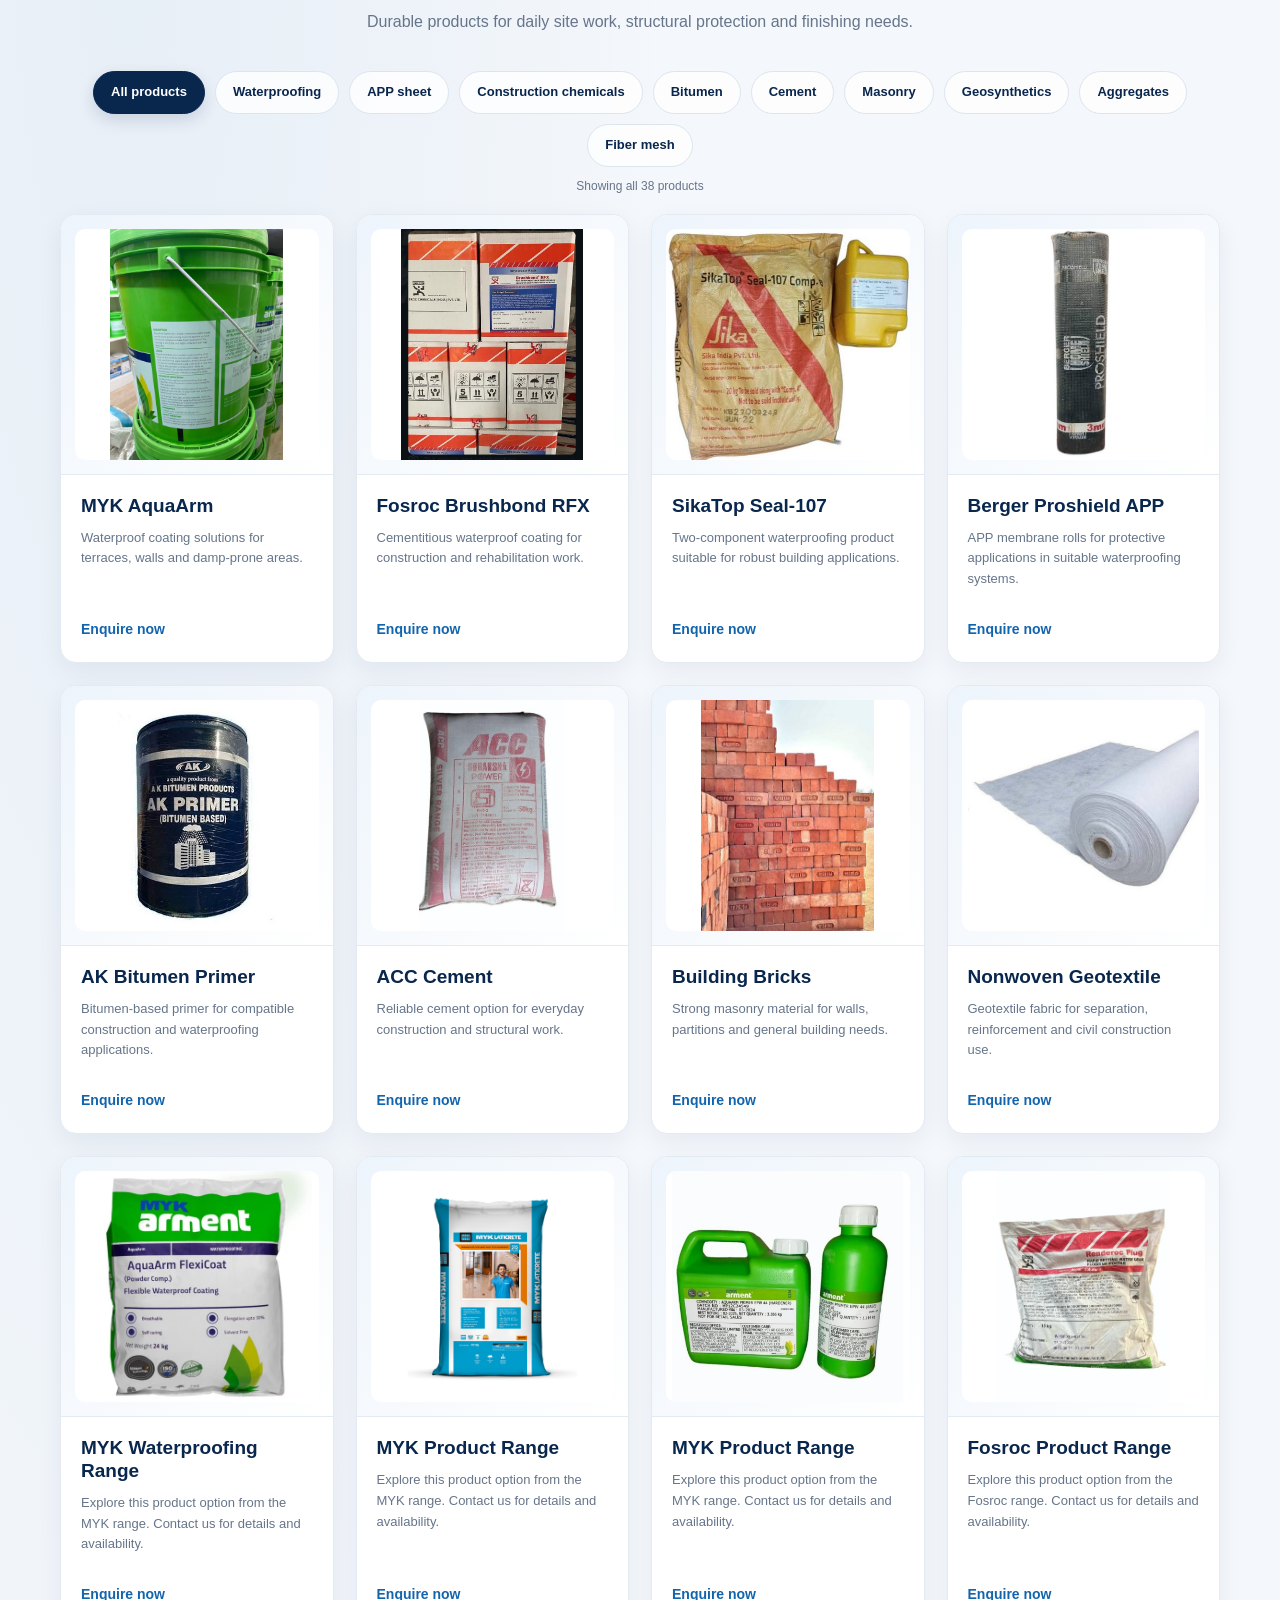
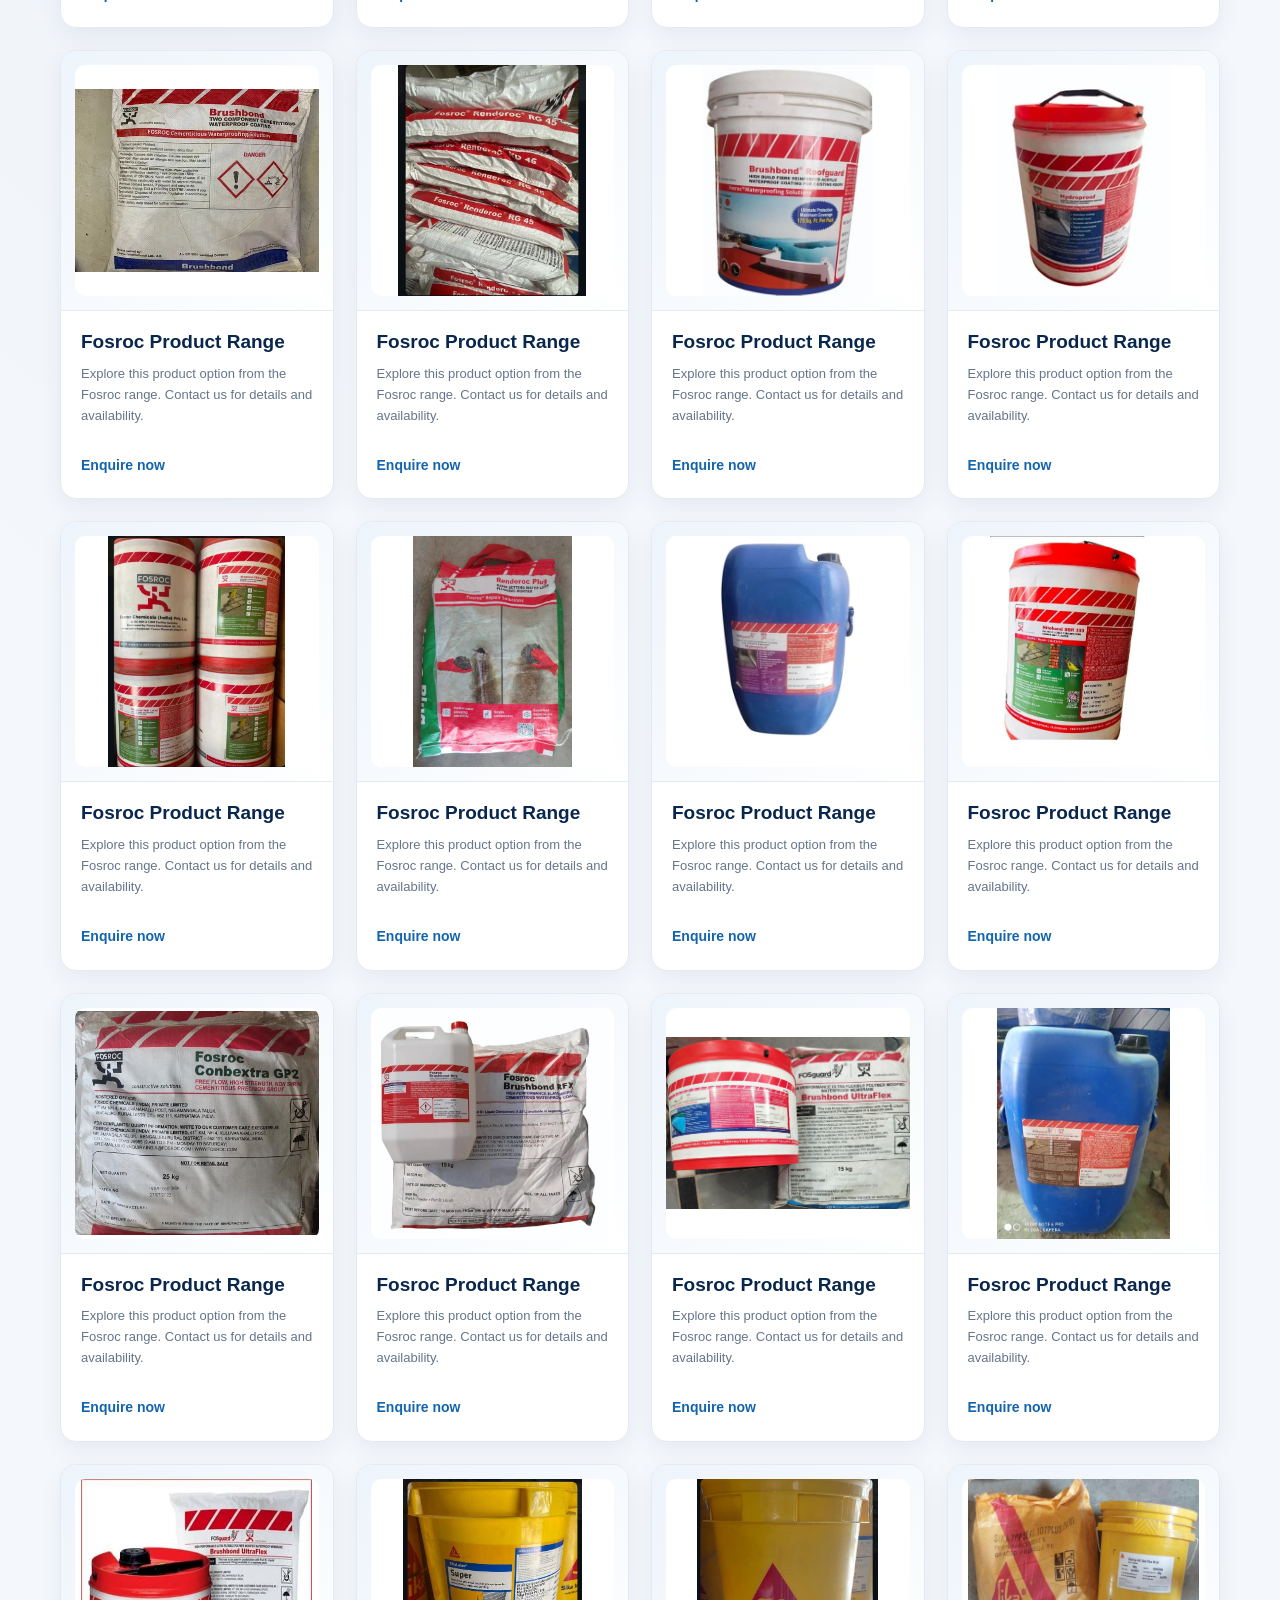
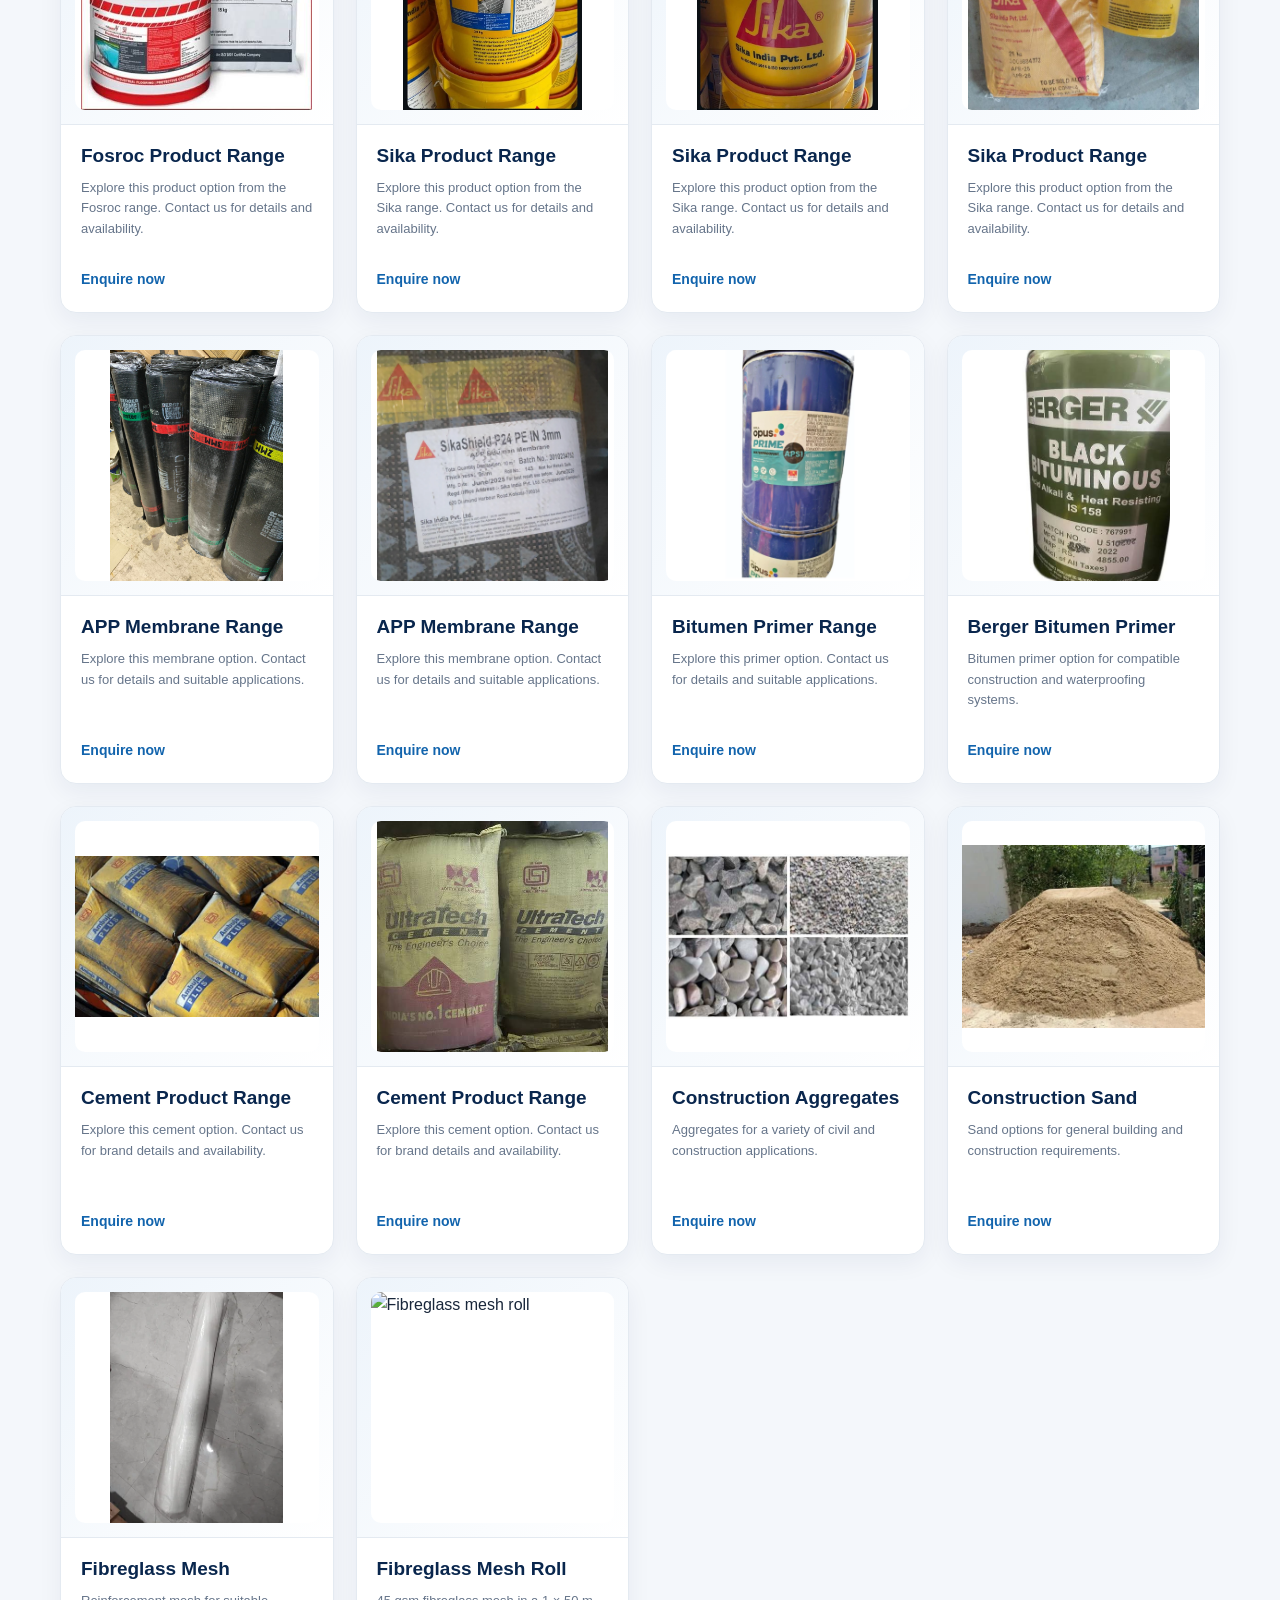
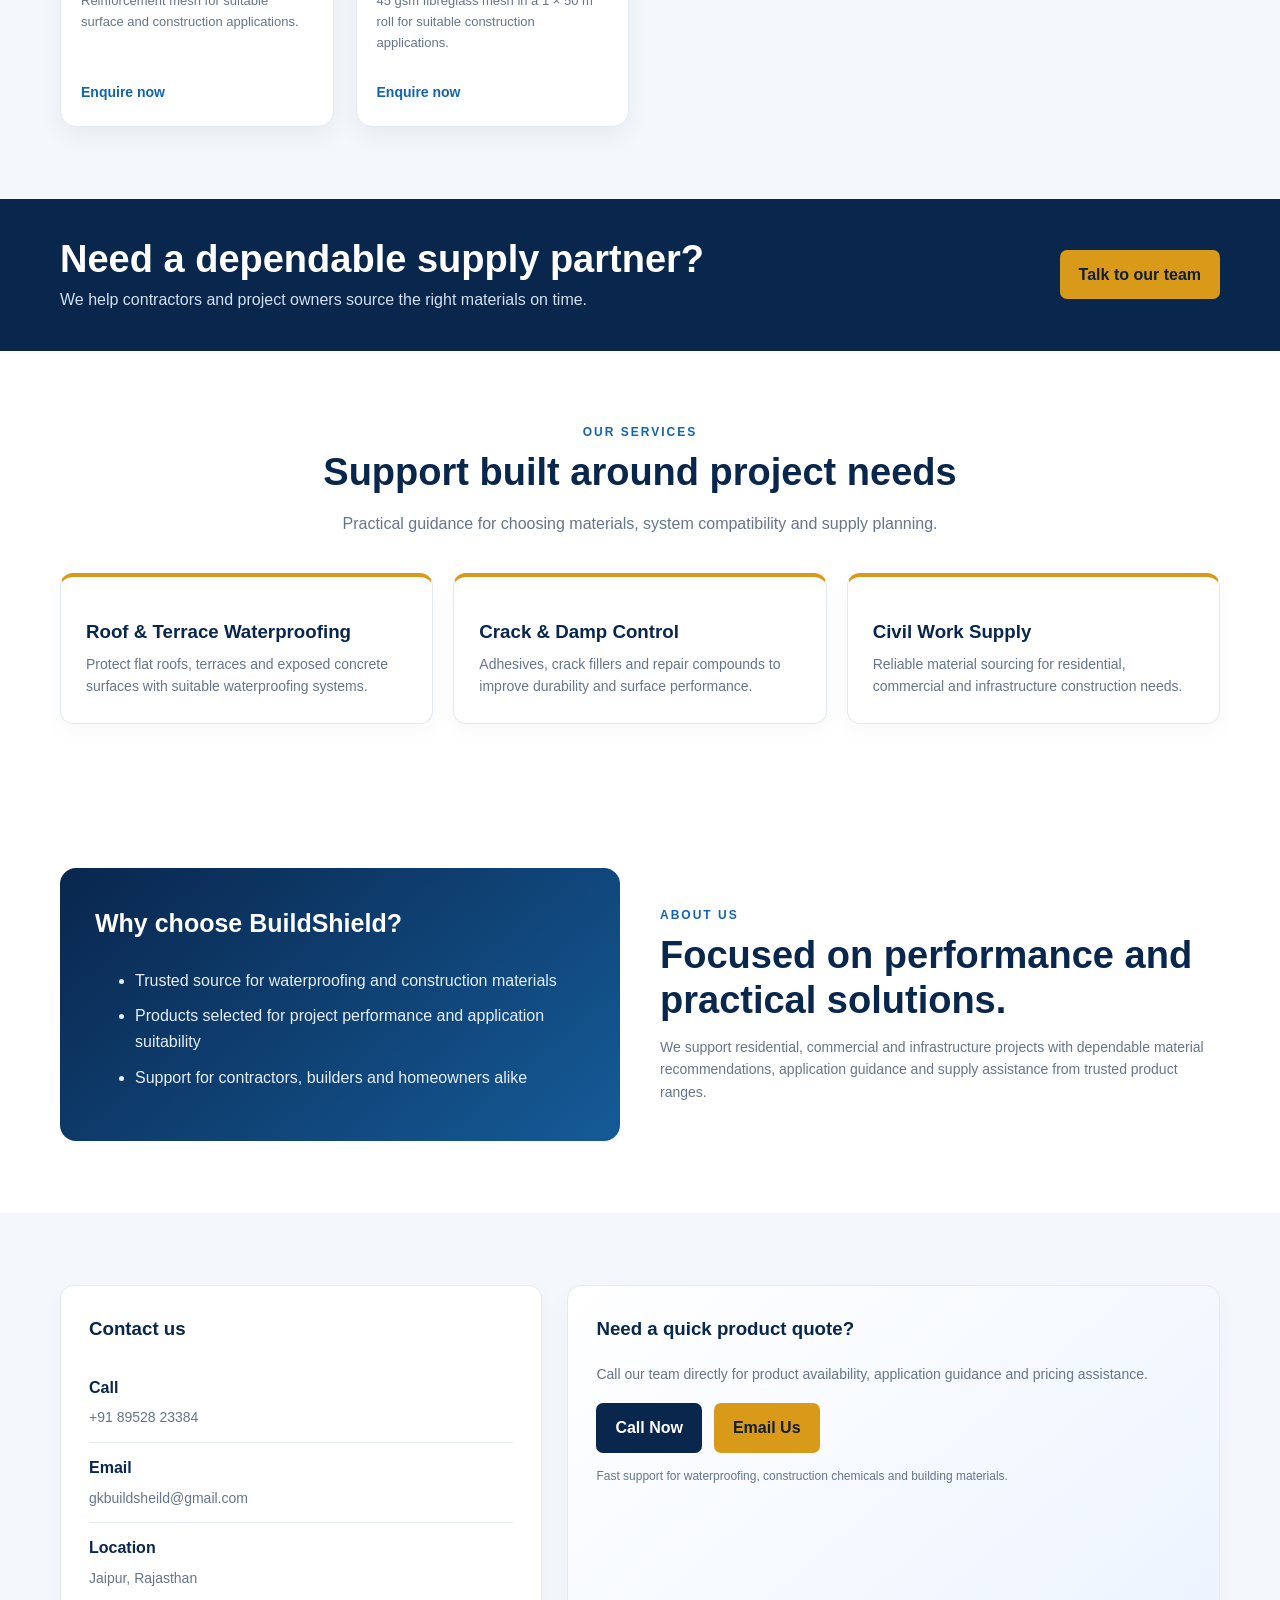
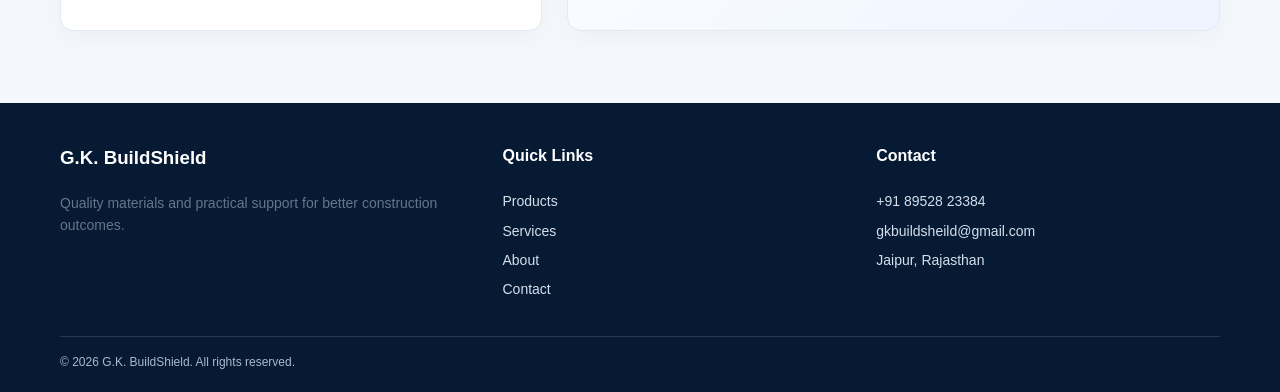
==== commit 4e2aba76: "changes html" ====
--- a/index.html
+++ b/index.html
@@ -14,7 +14,7 @@
     <div class="top">
       <div class="wrap">
         <span>Waterproofing • Construction • Building Materials</span>
-        <span>Serving Jaipur, Rajasthan &amp; nearby areas</span>
+        <span>Service available all over India</span>
       </div>
     </div>
 
@@ -115,12 +115,14 @@
           <div class="filter-bar" role="group" aria-label="Filter products by category">
             <button class="filter-btn active" type="button" data-filter="all" aria-pressed="true">All products</button>
             <button class="filter-btn" type="button" data-filter="waterproofing" aria-pressed="false">Waterproofing</button>
+            <button class="filter-btn" type="button" data-filter="app-sheet" aria-pressed="false">APP sheet</button>
             <button class="filter-btn" type="button" data-filter="construction" aria-pressed="false">Construction chemicals</button>
             <button class="filter-btn" type="button" data-filter="bitumen" aria-pressed="false">Bitumen</button>
             <button class="filter-btn" type="button" data-filter="cement" aria-pressed="false">Cement</button>
             <button class="filter-btn" type="button" data-filter="masonry" aria-pressed="false">Masonry</button>
             <button class="filter-btn" type="button" data-filter="geosynthetics" aria-pressed="false">Geosynthetics</button>
             <button class="filter-btn" type="button" data-filter="aggregates" aria-pressed="false">Aggregates</button>
+            <button class="filter-btn" type="button" data-filter="fiber-mesh" aria-pressed="false">Fiber mesh</button>
           </div>
           <p class="product-results" aria-live="polite"></p>
 
@@ -158,7 +160,7 @@
               </div>
             </article>
 
-            <article class="product" data-category="waterproofing geosynthetics">
+            <article class="product" data-category="waterproofing app-sheet">
               <div class="product-art">
                 <img src="images/APP SHEET/prosheild.jpg" alt="Berger Proshield APP membrane" loading="lazy" />
               </div>
@@ -296,11 +298,11 @@
               <div class="product-body"><h3>Sika Product Range</h3><p>Explore this product option from the Sika range. Contact us for details and availability.</p><a href="#contact">Enquire now</a></div>
             </article>
 
-            <article class="product" data-category="waterproofing geosynthetics">
+            <article class="product" data-category="waterproofing app-sheet">
               <div class="product-art"><img src="images/APP SHEET/1.jpeg" alt="APP waterproofing membrane product image 1" loading="lazy" /></div>
               <div class="product-body"><h3>APP Membrane Range</h3><p>Explore this membrane option. Contact us for details and suitable applications.</p><a href="#contact">Enquire now</a></div>
             </article>
-            <article class="product" data-category="waterproofing geosynthetics">
+            <article class="product" data-category="waterproofing app-sheet">
               <div class="product-art"><img src="images/APP SHEET/2.webp" alt="APP waterproofing membrane product image 2" loading="lazy" /></div>
               <div class="product-body"><h3>APP Membrane Range</h3><p>Explore this membrane option. Contact us for details and suitable applications.</p><a href="#contact">Enquire now</a></div>
             </article>
@@ -331,9 +333,13 @@
               <div class="product-art"><img src="images/sand.webp" alt="Construction sand" loading="lazy" /></div>
               <div class="product-body"><h3>Construction Sand</h3><p>Sand options for general building and construction requirements.</p><a href="#contact">Enquire now</a></div>
             </article>
-            <article class="product" data-category="construction geosynthetics">
-              <div class="product-art"><img src="images/fibreglass-mesh.webp" alt="Fibreglass reinforcement mesh" loading="lazy" /></div>
+            <article class="product" data-category="fiber-mesh">
+              <div class="product-art"><img src="images/fibreglass-mesh.webp" alt="Fibreglass Mesh" loading="lazy" /></div>
               <div class="product-body"><h3>Fibreglass Mesh</h3><p>Reinforcement mesh for suitable surface and construction applications.</p><a href="#contact">Enquire now</a></div>
+            </article>
+            <article class="product" data-category="fiber-mesh">
+              <div class="product-art"><img src="images/23.jpg" alt="Fibreglass mesh roll" loading="lazy" /></div>
+              <div class="product-body"><h3>Fibreglass Mesh Roll</h3><p>45 gsm fibreglass mesh in a 1 × 50 m roll for suitable construction applications.</p><a href="#contact">Enquire now</a></div>
             </article>
           </div>
         </div>
